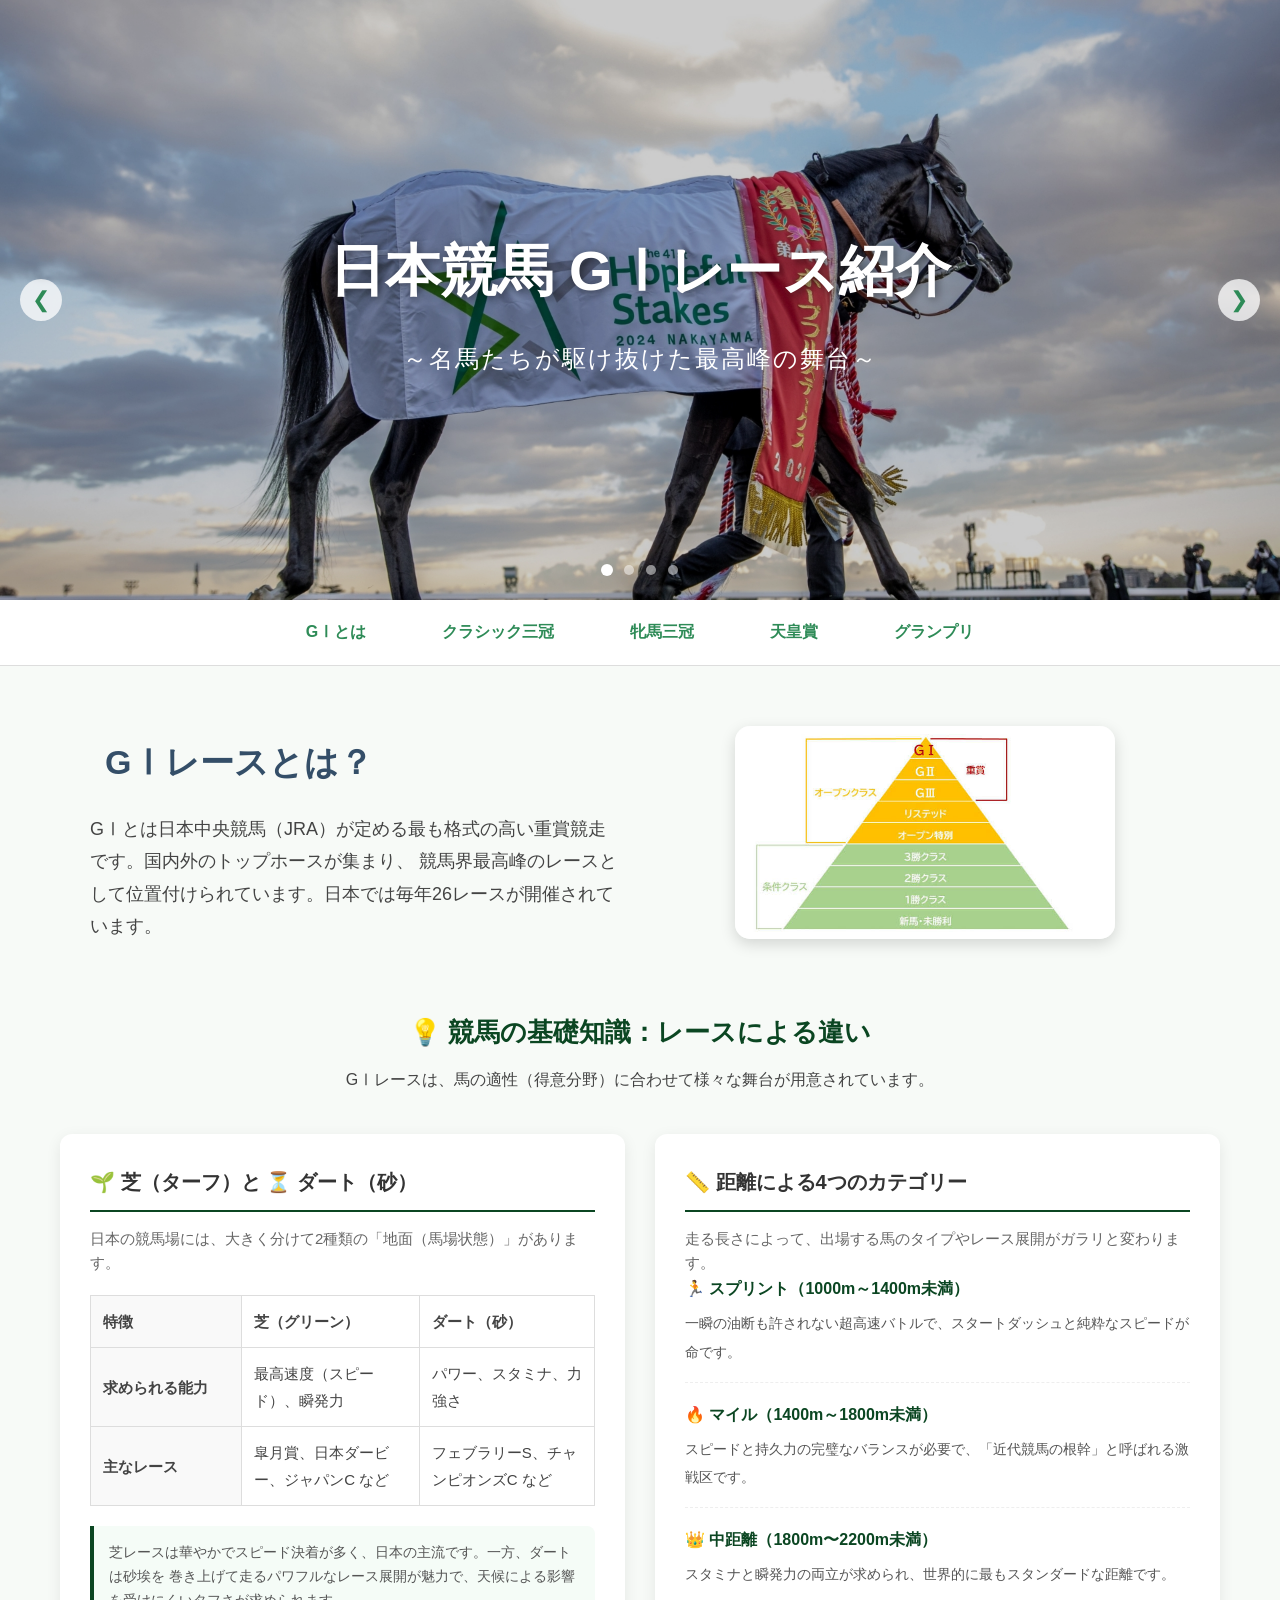
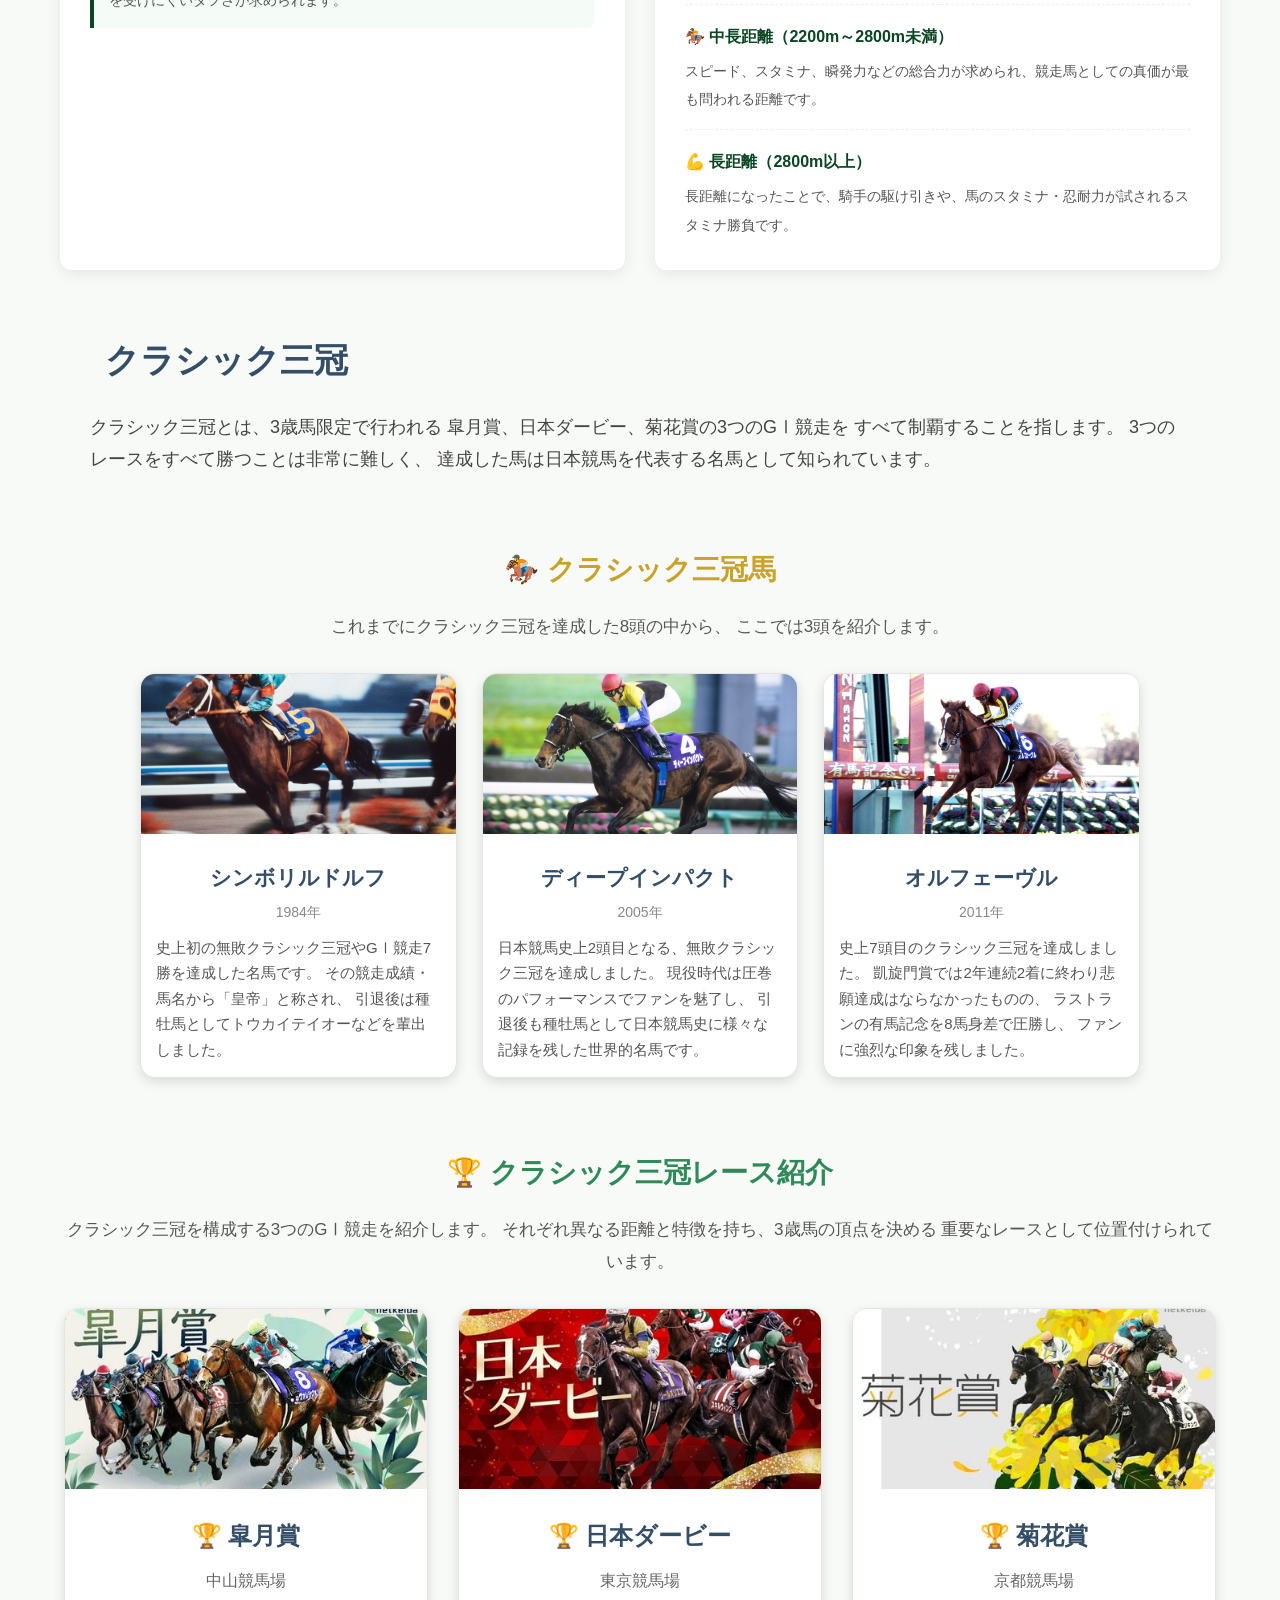
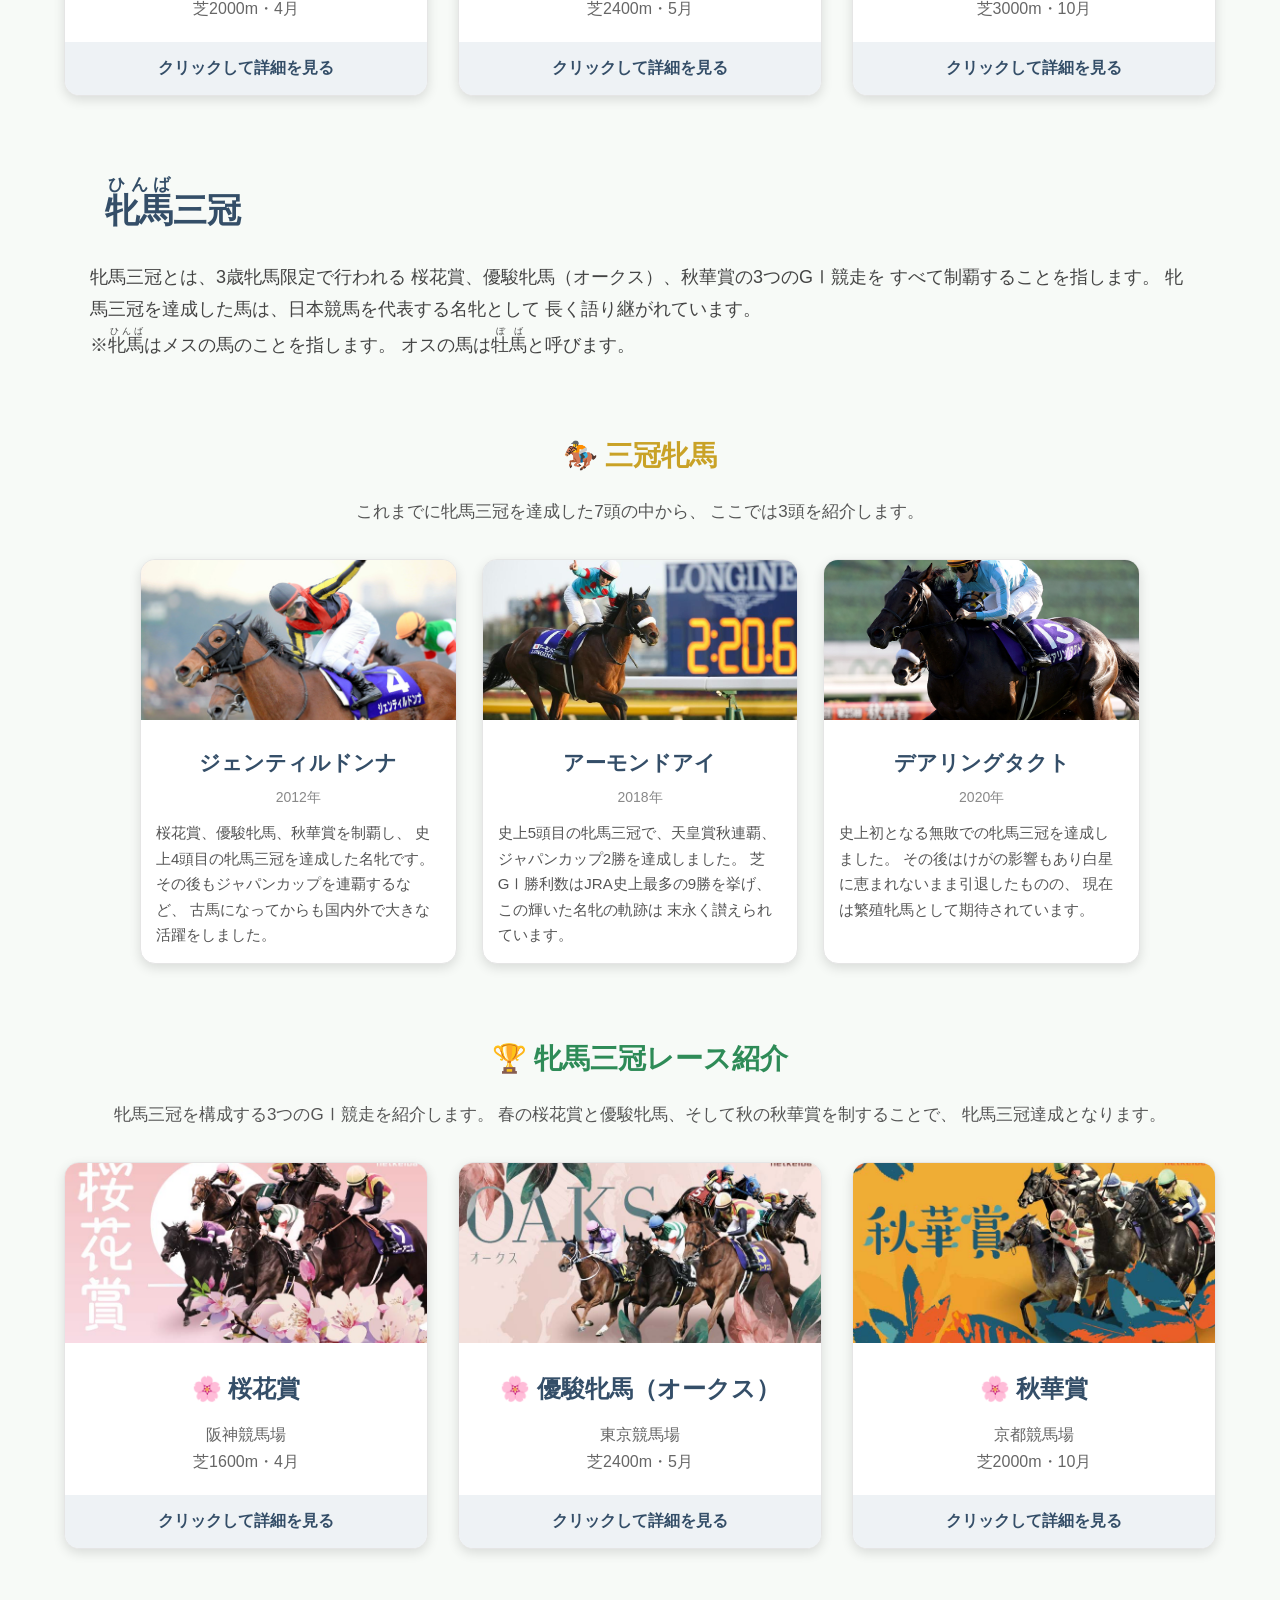
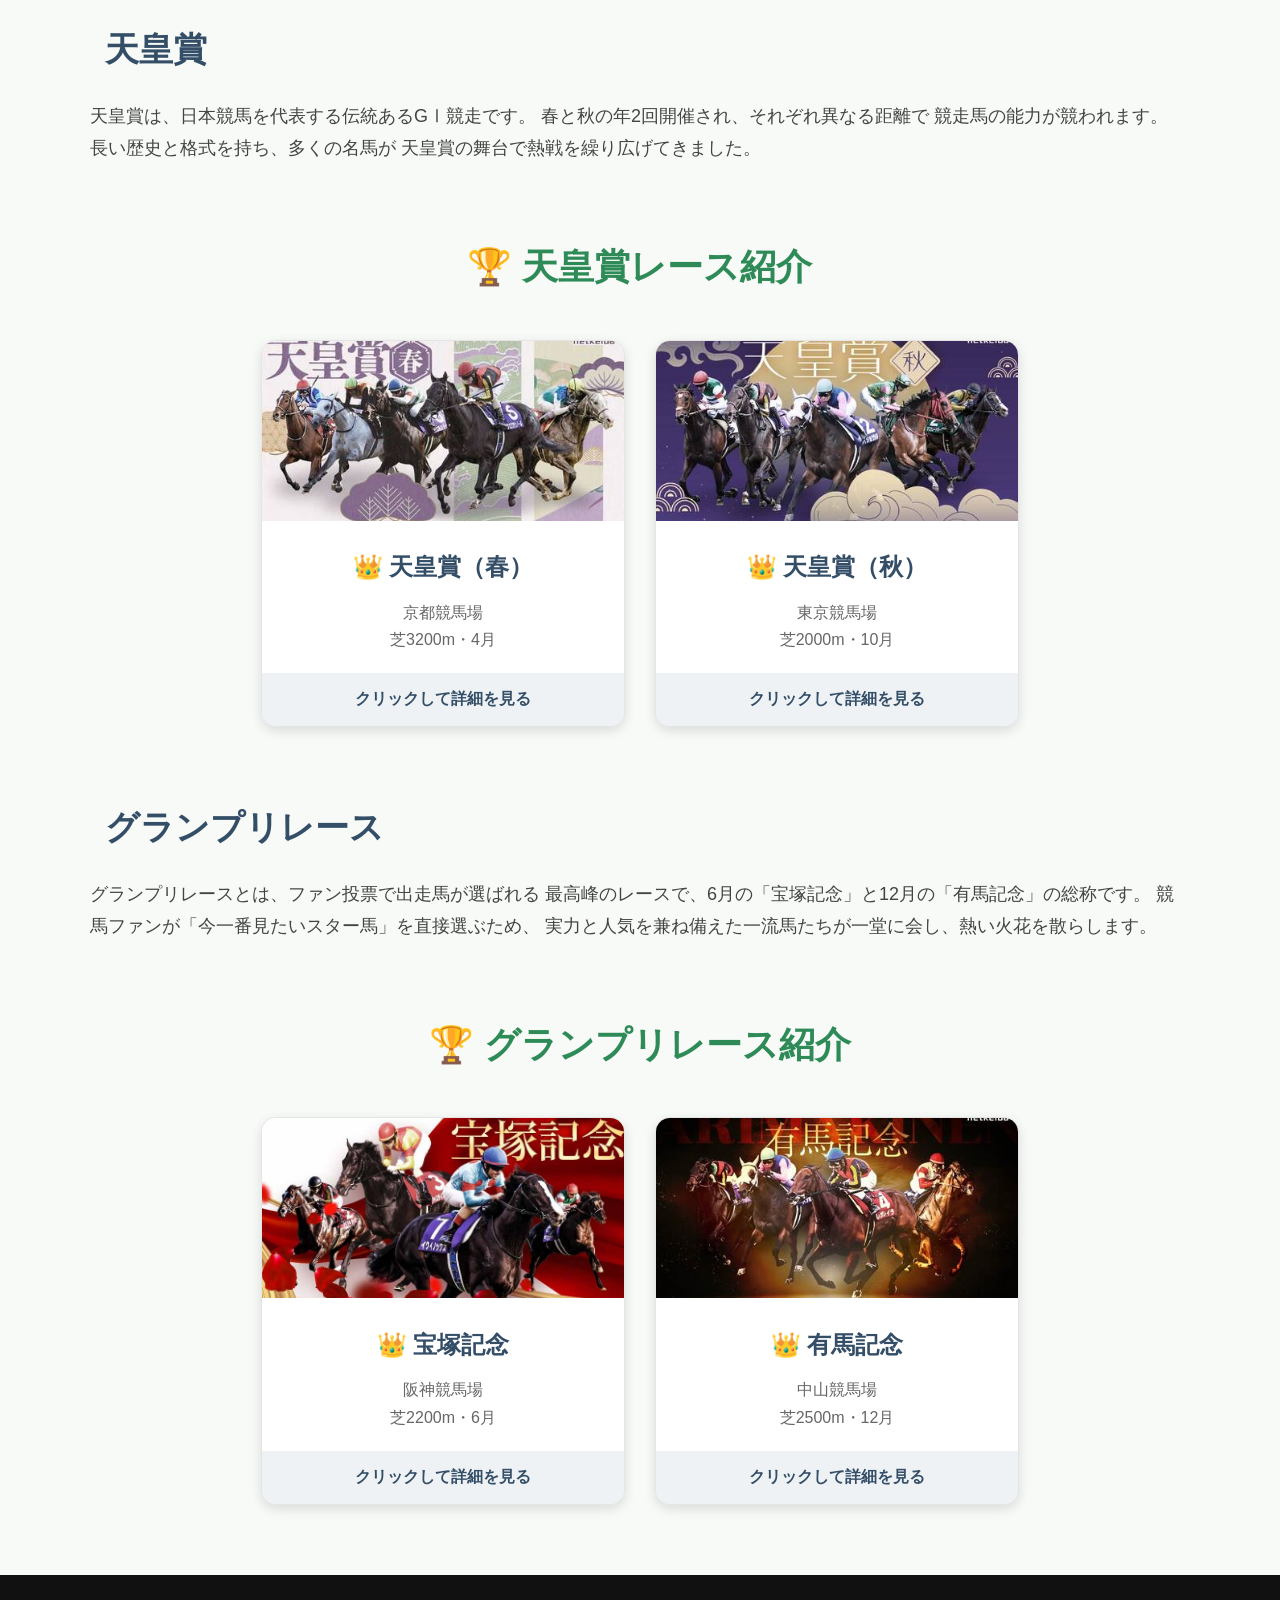
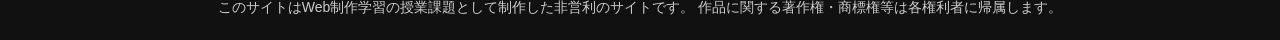
==== index.html @ 8b12af75 "Add files via upload" ====
<!DOCTYPE html>
<html lang="ja">
<head>
<meta charset="UTF-8">
<meta name="viewport" content="width=device-width, initial-scale=1.0">
<title>日本競馬 GⅠレース紹介</title>
<link rel="stylesheet" href="style.css">
</head>
<body>

<!-- ==========================================
     ヘッダー領域（ヒーロー画像・メインビジュアル）
     ========================================== -->
<header class="hero">

    <!-- 背景画像が切り替わるスライダー部分 -->
    <div class="heroSlider">
        <div class="slide" style="background-image: url('img/hero1.jpg');"></div>
        <div class="slide" style="background-image: url('img/hero2.jpg');"></div>
        <div class="slide" style="background-image: url('img/hero3.jpg');"></div>
        <div class="slide" style="background-image: url('img/hero4.jpg');"></div>
        <div class="slide" style="background-image: url('img/hero1.jpg');"></div>
    </div>

    <!-- 画像を暗くして文字を見やすくするオーバーレイ -->
    <div class="heroOverlay"></div>

    <!-- スライダーの「前へ」「次へ」ボタン -->
    <button class="prev">&#10094;</button>
    <button class="next">&#10095;</button>

    <!-- スライダーの現在位置を示すドットナビゲーション -->
    <div class="dots">
        <span class="dot active"></span>
        <span class="dot"></span>
        <span class="dot"></span>
        <span class="dot"></span>
    </div>

    <!-- メインタイトル・キャッチコピー -->
    <div class="heroText">
        <h1>日本競馬 GⅠレース紹介</h1>
        <p>～名馬たちが駆け抜けた最高峰の舞台～</p>
    </div>

</header>

<!-- ==========================================
     ナビゲーションバー（ページ内リンク）
     ========================================== -->
<nav>
    <ul>
        <li><a href="#g1">GⅠとは</a></li>
        <li><a href="#classic">クラシック三冠</a></li>
        <li><a href="#tripleCrown">牝馬三冠</a></li>
        <li><a href="#tenno">天皇賞</a></li>
        <li><a href="#Guranpuri">グランプリ</a></li>
    </ul>
</nav>

<!-- ==========================================
     メインコンテンツ領域
     ========================================== -->
<main>

<!-- セクション1: GⅠレースの概要 -->
<section class="intro" id="g1">
    <div class="introText">
        <h2>GⅠレースとは？</h2>
        <p>GⅠとは日本中央競馬（JRA）が定める最も格式の高い重賞競走です。国内外のトップホースが集まり、
            競馬界最高峰のレースとして位置付けられています。日本では毎年26レースが開催されています。</p>
    </div>
    <div class="introImage">
        <img src="img/gure-do.jpg" alt="GⅠピラミッド">
    </div>
</section>

<!-- セクション2: 競馬の基礎知識（馬場・距離カテゴリー） -->
<section class="knowledgeSection scrollReveal">
    <div class="sectionTitleContainer">
        <h2>💡 競馬の基礎知識：レースによる違い</h2>
        <p>GⅠレースは、馬の適性（得意分野）に合わせて様々な舞台が用意されています。</p>
    </div>

    <div class="knowledgeGrid">
        
        <!-- 馬場状態（芝とダート）の比較テーブル -->
        <div class="knowledgeCard">
            <h3>🌱 芝（ターフ）と ⏳ ダート（砂）</h3>
            <p class="knowledgeIntro">日本の競馬場には、大きく分けて2種類の「地面（馬場状態）」があります。</p>
            <table class="knowledgeTable">
                <tr>
                    <th>特徴</th>
                    <td><strong>芝（グリーン）</strong></td>
                    <td><strong>ダート（砂）</strong></td>
                </tr>
                <tr>
                    <th>求められる能力</th>
                    <td>最高速度（スピード）、瞬発力</td>
                    <td>パワー、スタミナ、力強さ</td>
                </tr>
                <tr>
                    <th>主なレース</th>
                    <td>皐月賞、日本ダービー、ジャパンC など</td>
                    <td>フェブラリーS、チャンピオンズC など</td>
                </tr>
            </table>
            <p class="knowledgeDesc">
                芝レースは華やかでスピード決着が多く、日本の主流です。一方、ダートは砂埃を
                巻き上げて走るパワフルなレース展開が魅力で、天候による影響を受けにくいタフさが求められます。
            </p>
        </div>

        <!-- 距離カテゴリーの解説リスト -->
        <div class="knowledgeCard">
            <h3>📏 距離による4つのカテゴリー</h3>
            <p class="knowledgeIntro">走る長さによって、出場する馬のタイプやレース展開がガラリと変わります。</p>
            
            <ul class="distanceList">
                <li>
                    <strong>🏃 スプリント（1000m～1400m未満）</strong>
                    <span>一瞬の油断も許されない超高速バトルで、スタートダッシュと純粋なスピードが命です。</span>
                </li>
                <li>
                    <strong>🔥 マイル（1400m～1800m未満）</strong>
                    <span>スピードと持久力の完璧なバランスが必要で、「近代競馬の根幹」と呼ばれる激戦区です。</span>
                </li>
                <li>
                    <strong>👑 中距離（1800m〜2200m未満）</strong>
                    <span>スタミナと瞬発力の両立が求められ、世界的に最もスタンダードな距離です。</span>
                </li>
                <li>
                    <strong>🏇 中長距離（2200m～2800m未満）</strong>
                    <span>スピード、スタミナ、瞬発力などの総合力が求められ、競走馬としての真価が最も問われる距離です。</span>
                </li>
                <li>
                    <strong>💪 長距離（2800m以上）</strong>
                    <span>長距離になったことで、騎手の駆け引きや、馬のスタミナ・忍耐力が試されるスタミナ勝負です。</span>
                </li>
            </ul>
        </div>
    </div>
</section>

<!-- セクション3: クラシック三冠の概要 -->
<section class="intro classicIntro" id="classic">
    <div class="introText">
        <h2>クラシック三冠</h2>
        <p>
            クラシック三冠とは、3歳馬限定で行われる
            皐月賞、日本ダービー、菊花賞の3つのGⅠ競走を
            すべて制覇することを指します。
            3つのレースをすべて勝つことは非常に難しく、
            達成した馬は日本競馬を代表する名馬として知られています。
        </p>
    </div>
</section>

<!-- セクション4: 代表的なクラシック三冠馬の紹介 -->
<section class="tripleCrownHorses">
    <h3>🏇 クラシック三冠馬</h3>
    <p class="horseIntro">
        これまでにクラシック三冠を達成した8頭の中から、
        ここでは3頭を紹介します。
    </p>

    <div class="horseGrid">
        <!-- 三冠馬1: シンボリルドルフ -->
        <div class="horseCard scrollReveal">
            <img src="img/シンボリルドルフ.jpg" alt="シンボリルドルフ">
            <div class="horseCardText">
                <h4>シンボリルドルフ</h4>
                <span>1984年</span>
                <p>
                    史上初の無敗クラシック三冠やGⅠ競走7勝を達成した名馬です。
                    その競走成績・馬名から「皇帝」と称され、
                    引退後は種牡馬としてトウカイテイオーなどを輩出しました。
                </p>
            </div>
        </div>

        <!-- 三冠馬2: ディープインパクト -->
        <div class="horseCard scrollReveal">
            <img src="img/ディープインパクト.jpg" alt="ディープインパクト">
            <div class="horseCardText">
                <h4>ディープインパクト</h4>
                <span>2005年</span>
                <p>
                    日本競馬史上2頭目となる、無敗クラシック三冠を達成しました。
                    現役時代は圧巻のパフォーマンスでファンを魅了し、
                    引退後も種牡馬として日本競馬史に様々な記録を残した世界的名馬です。
                </p>
            </div>
        </div>

        <!-- 三冠馬3: オルフェーヴル -->
        <div class="horseCard scrollReveal">
            <img src="img/オルフェーヴル.jpg" alt="オルフェーヴル">
            <div class="horseCardText">
                <h4>オルフェーヴル</h4>
                <span>2011年</span>
                <p>
                    史上7頭目のクラシック三冠を達成しました。
                    凱旋門賞では2年連続2着に終わり悲願達成はならなかったものの、
                    ラストランの有馬記念を8馬身差で圧勝し、
                    ファンに強烈な印象を残しました。
                </p>
            </div>
        </div>
    </div>
</section>

<!-- セクション5: クラシック三冠レースへのリンクメニュー -->
<section class="classicRaces" id="classic-races">
    <h3>🏆 クラシック三冠レース紹介</h3>
    <p class="classicRacesIntro">
        クラシック三冠を構成する3つのGⅠ競走を紹介します。
        それぞれ異なる距離と特徴を持ち、3歳馬の頂点を決める
        重要なレースとして位置付けられています。
    </p>

    <div class="menuGrid">
        <!-- 皐月賞リンク -->
        <a href="satsuki.html" class="raceMenu scrollReveal">
            <div class="menuCard">
                <img src="img/satuki.jpg" alt="皐月賞">
                <h3>🏆 皐月賞</h3>
                <p>中山競馬場<br>芝2000m・4月</p>
            </div>
        </a>

        <!-- 日本ダービーリンク -->
        <a href="derby.html" class="raceMenu scrollReveal">
            <div class="menuCard">
                <img src="img/da-bi-.jpg" alt="日本ダービー">
                <h3>🏆 日本ダービー</h3>
                <p>東京競馬場<br>芝2400m・5月</p>
            </div>
        </a>

        <!-- 菊花賞リンク -->
        <a href="kikka.html" class="raceMenu scrollReveal">
            <div class="menuCard">
                <img src="img/kikka.jpg" alt="菊花賞">
                <h3>🏆 菊花賞</h3>
                <p>京都競馬場<br>芝3000m・10月</p>
            </div>
        </a>
    </div>
</section>

<!-- セクション6: 牝馬三冠の概要 -->
<section class="intro femaleTripleIntro" id="tripleCrown">
    <div class="introText">
        <h2><ruby>牝馬<rt>ひんば</rt></ruby>三冠</h2>
        <p>
            牝馬三冠とは、3歳牝馬限定で行われる
            桜花賞、優駿牝馬（オークス）、秋華賞の3つのGⅠ競走を
            すべて制覇することを指します。
            牝馬三冠を達成した馬は、日本競馬を代表する名牝として
            長く語り継がれています。
        </p>
        <p>
            ※<ruby>牝馬<rt>ひんば</rt></ruby>はメスの馬のことを指します。
            オスの馬は<ruby>牡馬<rt>ぼば</rt></ruby>と呼びます。
        </p>
    </div>
</section>

<!-- セクション7: 代表的な三冠牝馬の紹介 -->
<section class="tripleCrownHorses femaleTripleHorses">
    <h3>🏇 三冠牝馬</h3>
    <p class="horseIntro">
        これまでに牝馬三冠を達成した7頭の中から、
        ここでは3頭を紹介します。
    </p>

    <div class="horseGrid">
        <!-- 三冠牝馬1: ジェンティルドンナ -->
        <div class="horseCard scrollReveal">
            <img src="img/ジェンティルドンナ.jpg" alt="ジェンティルドンナ">
            <div class="horseCardText">
                <h4>ジェンティルドンナ</h4>
                <span>2012年</span>
                <p>
                    桜花賞、優駿牝馬、秋華賞を制覇し、
                    史上4頭目の牝馬三冠を達成した名牝です。
                    その後もジャパンカップを連覇するなど、
                    古馬になってからも国内外で大きな活躍をしました。
                </p>
            </div>
        </div>

        <!-- 三冠牝馬2: アーモンドアイ -->
        <div class="horseCard scrollReveal">
            <img src="img/アーモンドアイ.jpg" alt="アーモンドアイ">
            <div class="horseCardText">
                <h4>アーモンドアイ</h4>
                <span>2018年</span>
                <p>
                    史上5頭目の牝馬三冠で、天皇賞秋連覇、ジャパンカップ2勝を達成しました。
                    芝GⅠ勝利数はJRA史上最多の9勝を挙げ、この輝いた名牝の軌跡は
                    末永く讃えられています。
                </p>
            </div>
        </div>

        <!-- 三冠牝馬3: デアリングタクト -->
        <div class="horseCard scrollReveal">
            <img src="img/デアリングタクト.jpg" alt="デアリングタクト">
            <div class="horseCardText">
                <h4>デアリングタクト</h4>
                <span>2020年</span>
                <p>
                    史上初となる無敗での牝馬三冠を達成しました。
                    その後はけがの影響もあり白星に恵まれないまま引退したものの、
                    現在は繁殖牝馬として期待されています。
                </p>
            </div>
        </div>
    </div>
</section>

<!-- セクション8: 牝馬三冠レースへのリンクメニュー -->
<section class="classicRaces femaleTripleRaces" id="female-triple-races">
    <h3>🏆 牝馬三冠レース紹介</h3>
    <p class="classicRacesIntro">
        牝馬三冠を構成する3つのGⅠ競走を紹介します。
        春の桜花賞と優駿牝馬、そして秋の秋華賞を制することで、
        牝馬三冠達成となります。
    </p>

    <div class="menuGrid">
        <!-- 桜花賞リンク -->
        <a href="oka.html" class="raceMenu scrollReveal">
            <div class="menuCard">
                <img src="img/oka.jpg" alt="桜花賞">
                <h3>🌸 桜花賞</h3>
                <p>阪神競馬場<br>芝1600m・4月</p>
            </div>
        </a>

        <!-- 優駿牝馬（オークス）リンク -->
        <a href="oaks.html" class="raceMenu scrollReveal">
            <div class="menuCard">
                <img src="img/oaks.jpg" alt="優駿牝馬">
                <h3>🌸 優駿牝馬（オークス）</h3>
                <p>東京競馬場<br>芝2400m・5月</p>
            </div>
        </a>

        <!-- 秋華賞リンク -->
        <a href="shuka.html" class="raceMenu scrollReveal">
            <div class="menuCard">
                <img src="img/shuka.jpg" alt="秋華賞">
                <h3>🌸 秋華賞</h3>
                <p>京都競馬場<br>芝2000m・10月</p>
            </div>
        </a>
    </div>
</section>

<!-- セクション9: 天皇賞の概要 -->
<section class="intro" id="tenno">
    <div class="introText">
        <h2>天皇賞</h2>
        <p>
            天皇賞は、日本競馬を代表する伝統あるGⅠ競走です。
            春と秋の年2回開催され、それぞれ異なる距離で
            競走馬の能力が競われます。
            長い歴史と格式を持ち、多くの名馬が
            天皇賞の舞台で熱戦を繰り広げてきました。
        </p>
    </div>
</section>

<!-- セクション10: 天皇賞（春・秋）レースへのリンクメニュー -->
<section class="menu" id="tenno-races">
    <h2>🏆 天皇賞レース紹介</h2>

    <div class="menuGrid">
        <!-- 天皇賞（春）リンク -->
        <a href="spring.html" class="raceMenu scrollReveal">
            <div class="menuCard">
                <img src="img/harutenn.jpg" alt="天皇賞（春）">
                <h3>👑 天皇賞（春）</h3>
                <p>京都競馬場<br>芝3200m・4月</p>
            </div>
        </a>

        <!-- 天皇賞（秋）リンク -->
        <a href="autumn.html" class="raceMenu scrollReveal">
            <div class="menuCard">
                <img src="img/akittenn.jpg" alt="天皇賞（秋）">
                <h3>👑 天皇賞（秋）</h3>
                <p>東京競馬場<br>芝2000m・10月</p>
            </div>
        </a>
    </div>
</section>

<!-- セクション11: グランプリレースの概要 -->
<section class="intro" id="Guranpuri">
    <div class="introText">
        <h2>グランプリレース</h2>
        <p>
            グランプリレースとは、ファン投票で出走馬が選ばれる
            最高峰のレースで、6月の「宝塚記念」と12月の「有馬記念」の総称です。
            競馬ファンが「今一番見たいスター馬」を直接選ぶため、
            実力と人気を兼ね備えた一流馬たちが一堂に会し、熱い火花を散らします。
        </p>
    </div>
</section>

<!-- セクション12: グランプリ（宝塚記念・有馬記念）へのリンクメニュー -->
<section class="menu" id="Guranpuri-races">
    <h2>🏆 グランプリレース紹介</h2>

    <div class="menuGrid">
        <!-- 宝塚記念リンク -->
        <a href="takara.html" class="raceMenu scrollReveal">
            <div class="menuCard">
                <img src="img/takara.jpg" alt="宝塚記念">
                <h3>👑 宝塚記念</h3>
                <p>阪神競馬場<br>芝2200m・6月</p>
            </div>
        </a>

        <!-- 有馬記念リンク -->
        <a href="arima.html" class="raceMenu scrollReveal">
            <div class="menuCard">
                <img src="img/arimakinenn.jpg" alt="有馬記念">
                <h3>👑 有馬記念</h3>
                <p>中山競馬場<br>芝2500m・12月</p>
            </div>
        </a>
    </div>
</section>

</main>

<!-- ==========================================
     フッター領域（著作権表示・注意書き）
     ========================================== -->
<footer>
    <p>このサイトはWeb制作学習の授業課題として制作した非営利のサイトです。
        作品に関する著作権・商標権等は各権利者に帰属します。</p>
</footer>

<!-- 外部JavaScriptファイルの読み込み -->
<script src="script.js"></script>

<!-- 画面最上部に戻る「ページトップボタン」 -->
<button id="pageTopBtn" onclick="window.scrollTo({top: 0, behavior: 'smooth'});">▲</button>

</body>
</html>
---- style.css ----
/* ==========================================
   全体・共通設定
   ========================================== */
*{
    margin:0;
    padding:0;
    box-sizing:border-box;
}

html{
    /* リンクをクリックした時に滑らかにスクロールさせる設定 */
    scroll-behavior:smooth;
}

body{
    font-family:"Yu Gothic","Meiryo",sans-serif;
    background:#f7faf7;
    color:#444;
    line-height:1.8;
}


/* ==========================================
   メインビジュアル（ヒーローヘッダー）
   ========================================== */
.hero{
    position:relative;
    width:100%;
    height:600px;
    overflow:hidden;
    background-size:cover;
    background-position:center 17%;
    background-repeat:no-repeat;
    transition:background-image .5s ease;
}

/* 4枚の画像を横一列に並べるための設定 */
.heroSlider {
    display: flex;
    width: 500%;
    height: 100%;
    transition: transform 0.8s ease-in-out;
}

/* 1枚1枚のスライドの大きさを固定 */
.slide {
    width: 100%;
    height: 100%;
    background-size: cover;
    background-position: center 17%;
    background-repeat: no-repeat;
}

/* 画像の上に薄い黒のモヤをかけて文字を読みやすくするレイヤー */
.heroOverlay{
    position:absolute;
    inset:0;
    background:rgba(0,0,0,.20);
}

/* メイン画像の中央に配置するタイトル文字 */
.heroText{
    position:absolute;
    top:50%;
    left:50%;
    transform:translate(-50%,-50%);
    width:100%;
    text-align:center;
    color:white;
    z-index:2;
}

.heroText h1{
    font-size:56px;
    margin-bottom:15px;
    text-shadow:2px 2px 10px rgba(0,0,0,.5);
}

.heroText p{
    font-size:24px;
    letter-spacing:2px;
}

/* スライダーの「前へ」「次へ」矢印ボタン */
.prev,
.next{
    position:absolute;
    top:50%;
    transform:translateY(-50%);
    width:42px;
    height:42px;
    border:none;
    border-radius:50%;
    background:rgba(255,255,255,.75);
    color:#2E8B57;
    font-size:22px;
    cursor:pointer;
    z-index:3;
    transition:.3s;
}

.prev{
    left:20px;
}

.next{
    right:20px;
}

/* 矢印ボタンにホバーした時の演出 */
.prev:hover,
.next:hover{
    background:white;
    transform:translateY(-50%) scale(1.05);
}

/* スライダー下部にある現在地を示すドット（丸ぽち）の並び */
.dots{
    position:absolute;
    bottom:25px;
    left:50%;
    transform:translateX(-50%);
    display:flex;
    gap:12px;
    z-index:3;
}

.dot{
    width:10px;
    height:10px;
    border-radius:50%;
    background:rgba(255,255,255,.5);
    transition:.3s;
    cursor:pointer;
}

/* 現在表示中のスライドに対応するドットの強調表示 */
.dot.active{
    background:white;
    transform:scale(1.2);
}


/* ==========================================
   ナビゲーションメニュー
   ========================================== */
nav{
    background:white;
    border-bottom:1px solid #ddd;
}

/* メニューのリンクを中央に横並びにする設定 */
nav ul{
    list-style:none;
    display:flex;
    justify-content:center;
}

nav li{
    margin:0 20px;
}

nav a{
    display:block;
    padding:18px;
    text-decoration:none;
    color:#2E8B57;
    font-weight:bold;
    transition:.3s;
}

/* メニューにカーソルを乗せた時に金色に変える設定 */
nav a:hover{
    color:#d4af37;
}


/* ==========================================
   イントロダクション（GⅠとは）
   ========================================== */
/* 文章と画像を左右に綺麗に並べる設定 */
.intro{
    width:90%;
    max-width:1100px;
    margin:60px auto;
    display:flex;
    justify-content:space-between;
    align-items:center;
    gap:40px;
}

.introText{
    flex:1;
}

.introText h2{
    color:#344E68;
    font-size:34px;
    margin-bottom:20px;
    border-left:6px ;
    padding-left:15px;
}

.introText p{
    font-size:18px;
}

.introImage{
    flex:1;
    text-align:center;
}

/* 右側の紹介画像に角丸と軽い影をつける */
.introImage img{
    width:100%;
    max-width:380px;
    border-radius:15px;
    box-shadow:0 5px 15px rgba(0,0,0,.15);
}


/* ==========================================
   競馬の基礎知識（馬場・距離の違い）
   ========================================== */
.knowledgeSection {
    max-width: 1200px;
    margin: 60px auto;
    padding: 0 20px;
}

.sectionTitleContainer {
    text-align: center;
    margin-bottom: 40px;
}

.sectionTitleContainer h2 {
    font-size: 26px;
    color: #0b4622;
    margin-bottom: 10px;
}

/* 「馬場」と「距離」の2つのカードを左右に並べる設定 */
.knowledgeGrid {
    display: flex;
    flex-wrap: wrap;
    gap: 30px;
    justify-content: center;
}

/* 白背景の解説ボックス（カード風） */
.knowledgeCard {
    background: #fff;
    border-radius: 12px;
    box-shadow: 0 4px 15px rgba(0,0,0,0.08);
    padding: 30px;
    width: calc(50% - 15px);
    min-width: 320px;
    box-sizing: border-box;
}

.knowledgeCard h3 {
    font-size: 20px;
    color: #333;
    border-bottom: 2px solid #0b4622;
    padding-bottom: 10px;
    margin-top: 0;
    margin-bottom: 15px;
}

.knowledgeIntro {
    color: #666;
    font-size: 15px;
    line-height: 1.6;
}

/* 芝・ダート・障害の比較テーブル */
.knowledgeTable {
    width: 100%;
    border-collapse: collapse;
    margin: 20px 0;
    font-size: 15px;
}

.knowledgeTable th, .knowledgeTable td {
    border: 1px solid #ddd;
    padding: 12px;
    text-align: left;
}

.knowledgeTable th {
    background-color: #f9f9f9;
    color: #444;
    width: 30%;
}

/* 馬場ごとの特徴をまとめた緑枠の補足エリア */
.knowledgeDesc {
    font-size: 14px;
    color: #555;
    line-height: 1.7;
    background: #f5fcf7;
    padding: 15px;
    border-left: 4px solid #0b4622;
    border-radius: 0 8px 8px 0;
}

/* 距離別リスト（スプリント〜長距離） */
.distanceList {
    list-style: none;
    padding: 0;
    margin: 0;
}

/* 各距離の区切りを点線にする設定 */
.distanceList li {
    margin-bottom: 18px;
    padding-bottom: 15px;
    border-bottom: 1px dashed #eee;
}

.distanceList li:last-child {
    margin-bottom: 0;
    padding-bottom: 0;
    border-bottom: none;
}

.distanceList strong {
    display: block;
    font-size: 16px;
    color: #0b4622;
    margin-bottom: 5px;
}

.distanceList span {
    font-size: 14px;
    color: #555;
    line-height: 1.6;
}

/* タブレット・スマホ用のレスポンシブ対応 */
@media (max-width: 768px) {
    .knowledgeCard {
        width: 100%;
    }
}


/* ==========================================
   レスポンシブ：トップページ共通
   ========================================== */
@media(max-width:900px){

    .heroText h1{
        font-size:40px;
    }

    /* 画面が狭くなったら左右並びを縦並びに切り替える */
    .intro{
        flex-direction:column;
    }

    nav ul{
        flex-wrap:wrap;
    }

}


/* ==========================================
   クラシック三冠・牝馬三冠セクション
   ========================================== */
.classic{
    width:90%;
    max-width:1200px;
    margin:70px auto;
}

/*クラシック三冠のタイトル*/
.classic > h2{
    text-align:center;
    font-size:36px;
    color:#2E8B57;
    margin-bottom:40px;
}

/*クラシック三冠とは*/
.classicExplanation{
    width:90%;
    max-width:1100px;
    margin:60px auto;
}

.classicExplanation h3{
    color:#344E68;
    font-size:34px;
    margin-bottom:20px;
    padding-left:15px;
}

.classicExplanation p{
    font-size:18px;
    line-height:1.8;
    color:#444;
}

.classicText{
    font-size:17px;
    line-height:1.9;
    color:#555;
    margin-bottom:15px;
}

.classicText strong{
    color:#2E8B57;
}

/*クラシック三冠馬*/
.tripleCrownHorses{
    width:90%;
    max-width:1100px;
    margin:70px auto;
}

.tripleCrownHorses > h3{
    color:#C9A227;
    font-size:28px;
    text-align:center;
    margin-bottom:15px;
    border-left:none;
    padding-left:0;
}

.horseIntro{
    font-size:17px;
    line-height:1.9;
    color:#555;
    text-align:center;
    margin-bottom:30px;
}

/* 3頭の歴代三冠馬をきれいに3列で並べるグリッド設定 */
.horseGrid{
    display:grid;
    grid-template-columns:repeat(3, 1fr);
    gap:25px;
    max-width:1000px;
    margin:0 auto;
}

/* 三冠馬の個別カードデザイン */
.horseCard{
    background:#fff;
    border-radius:15px;
    overflow:hidden;
    border:1px solid #e5e5e5;
    box-shadow:0 4px 12px rgba(0,0,0,.12);
    transition:.3s;
}

/* 馬カードに触れたときに少し浮き上がらせる演出 */
.horseCard:hover{
    transform:translateY(-6px);
    box-shadow:0 10px 20px rgba(0,0,0,.18);
}

.horseCard img{
    width:100%;
    height:160px;
    object-fit:cover;
}

.horseCardText{
    padding:15px;
}

.horseCardText h4{
    text-align:center;
    color:#344E68;
    font-size:21px;
    margin-bottom:3px;
}

.horseCardText span{
    display:block;
    text-align:center;
    color:#888;
    font-size:14px;
    margin-bottom:10px;
}

.horseCardText p{
    font-size:15px;
    line-height:1.7;
    color:#555;
    margin:0;
}

/* 中画面（タブレット等）用：3列から2列に変える設定 */
@media(max-width:1000px){

    .horseGrid{
        grid-template-columns:repeat(2,1fr);
    }

}

/* スマホ用：縦1列に潰して文字サイズを調整する設定 */
@media(max-width:700px){

    .classic{
        width:90%;
    }

    .classic > h2{
        font-size:30px;
    }

    .classicExplanation{
        padding:25px 20px;
    }

    .classicExplanation > h3{
        font-size:24px;
    }

    .classicText{
        font-size:16px;
    }

    .horseGrid{
        grid-template-columns:1fr;
    }

    .tripleCrownHorses > h3{
        font-size:24px;
    }

    .horseCard img{
        height:240px;
    }
}

@media(max-width:700px){

    .horseGrid{
        grid-template-columns:1fr;
        max-width:400px;
    }

    .horseCard img{
        height:200px;
    }

}

/*クラシック三冠レース*/
.classicRaces{
    width:90%;
    max-width:1200px;
    margin:70px auto;
}

.classicRaces > h3{
    color:#2E8B57;
    font-size:28px;
    text-align:center;
    margin-bottom:15px;
    border-left:none;
    padding-left:0;
}

.classicRacesIntro{
    text-align:center;
    font-size:17px;
    line-height:1.9;
    color:#555;
    margin-bottom:35px;
}

/*牝馬三冠*/
.femaleTripleIntro{
    margin-top:80px;
    margin-bottom:60px;
}

.femaleTripleHorses{
    margin-bottom:70px;
}

.femaleTripleRaces{
    width:90%;
    max-width:1200px;
    margin:70px auto;
}

.femaleTripleRaces > h3{
    color:#2E8B57;
    font-size:28px;
    text-align:center;
    margin-bottom:15px;
}

.classicRacesIntro{
    font-size:17px;
    line-height:1.9;
    color:#555;
    text-align:center;
    margin-bottom:30px;
}


/* ==========================================
   代表GⅠレース：選択メニュー（カード一覧）
   ========================================== */
.menu{
    width:90%;
    max-width:1200px;
    margin:70px auto;
}

.menu h2{
    text-align:center;
    font-size:36px;
    color:#2E8B57;
    margin-bottom:40px;
}

/* 主要レースの選択カードを等間隔で綺麗に並べる設定 */
.menuGrid {
    display: flex;
    flex-wrap: wrap;
    justify-content: center;
    gap: 30px;
    max-width: 1200px;
    margin: 0 auto;
}

/* カード全体がリンクボタンとして機能するようにする設定 */
.raceMenu{
    text-decoration:none;
    color:inherit;
    width: calc(33.333% - 20px);
    min-width: 280px;
}

.menuCard{
    background:#fff;
    border-radius:15px;
    overflow:hidden;
    box-shadow:0 4px 12px rgba(0,0,0,.12);
    transition:0.3s;
    border:1px solid #e5e5e5;
}

.menuCard:hover{
    transform:translateY(-8px);
    box-shadow:0 12px 25px rgba(0,0,0,.2);
}

.menuCard img{
    width:100%;
    height:180px;
    object-fit:cover;
}

.menuCard h3{
    text-align:center;
    color:#344E68;
    margin:15px 0 10px;
    font-size:24px;
}

.menuCard p{
    text-align:center;
    color:#666;
    line-height:1.7;
    padding-bottom:20px;
}

/* カードの一番下に自動で「クリックして詳細を見る」の帯を差し込む設定 */
.menuCard::after{
    content:"クリックして詳細を見る";
    display:block;
    text-align:center;
    background:#EEF2F5;
    color:#344E68;
    padding:12px;
    font-weight:bold;
    transition:.3s;
}

/* カードに触れた時に下の帯の色を反転させる演出 */
.menuCard:hover::after{
    background:#344E68;
    color:white;
}


/* ==========================================
   各レース詳細ページ・個別カード
   ========================================== */
.card{
    width:90%;
    max-width:1000px;
    margin:60px auto;
    background:#fff;
    border-radius:18px;
    overflow:hidden;
    box-shadow:0 5px 15px rgba(0,0,0,.12);
    border:1px solid #e6e6e6;
}

/* 各レースタイトルの背景を綺麗なグラデーションにする設定 */
.card h2{
    width:100%;
    margin:0;
    padding:20px 0;
    text-align:center;
    font-size:32px;
    color:#fff;

    background:linear-gradient(to bottom,
        #263B52 0%,
        #49657F 55%,
        #DCE5EC 100%);

    border-radius:18px 18px 0 0;
    box-shadow:none;
    letter-spacing:2px;
}

.detailImage{
    width:100%;
    max-width:450px;
    height:290px;
    display:block;
    margin:20px auto;
    object-fit:cover;
    border-radius:12px;
}

/* レース概要などの小見出しの左側に金色のアクセント線を引く */
.card h3{
    color:#2E8B57;
    font-size:24px;
    margin:30px 30px 15px;
    border-left:5px solid #C9A227;
    padding-left:12px;
}

.card p{
    margin:0 30px 25px;
    font-size:17px;
    line-height:1.9;
    color:#555;
}

.card ul{
    margin:0 45px 30px;
}

.card li{
    margin-bottom:12px;
    font-size:17px;
    line-height:1.8;
}

/* 「レースレコードを見る」ボタンのデザイン */
.card button{
    display:block;
    margin:30px auto;
    padding:14px 40px;
    background:#344E68;
    color:white;
    border:none;
    border-radius:30px;
    font-size:17px;
    cursor:pointer;
    transition:.3s;
}

.card button:hover{
    background:#C9A227;
    transform:scale(1.05);
}


/* ==========================================
   レースレコード（開閉コンテンツ・アコーディオン）
   ========================================== */
/* 最初は高さを0にして非表示にしておく設定 */
.record{
    max-height:0;
    overflow:hidden;
    opacity:0;
    width:85%;
    margin:0 auto;
    padding:0 18px;
    text-align:left;
    background:#eef8ef;
    border-left:none;
    border-radius:10px;
    color:#2E8B57;
    transition:max-height .6s ease,opacity .5s ease,padding .5s ease,margin .5s ease;
}

/* ボタンが押された時、JavaScriptでこのクラスをつけて下にするっと広げる */
.record.show{
    max-height:800px;
    opacity:1;
    padding:25px;
    margin:0 auto 35px;
}

/* レコード情報を左右（テキストと動画窓）に配置 */
.recordBox{
    display:flex;
    align-items:center;
    justify-content:space-between;
    gap:40px;
}

.recordText{
    flex:0 0 40%;
    text-align:center;
}

.recordText p{
    margin:0 0 25px;
    font-size:17px;
    color:#555;
}

.recordText strong{
    color:#2E8B57;
    font-size:18px;
}

/* YouTubeなどの埋め込み動画エリア */
.recordImage{
    flex:0 0 55%;
    text-align:center;
}

.recordImage iframe{
    width:100%;
    max-width:480px;
    height:300px;
    border:none;
    border-radius:12px;
}

.imageCaption{
    margin-top:10px;
    font-size:14px;
    color:#666;
}

/*  詳細カードのアニメーション */
.card{
    transition:.3s;
}

.card:hover{
    transform:translateY(-6px);
    box-shadow:0 12px 25px rgba(0,0,0,.18);
}

/* 「一覧に戻る」ボタン */
.backBtn{
    display:table;
    margin:40px auto 60px;
    padding:12px 30px;
    background:#2E8B57;
    color:#fff;
    text-decoration:none;
    border-radius:30px;
    font-weight:bold;
    transition:.3s;
}

.backBtn:hover{
    background:#d4af37;
    transform:translateY(-2px);
}


/* ==========================================
   補助コンポーネント（ページトップ・スクロール演出）
   ========================================== */
/* 画面右下に常駐する「▲」ボタン（最初は消しておく） */
#pageTopBtn {
    position: fixed;
    bottom: 20px;
    right: 20px;
    width: 50px;
    height: 50px;
    border-radius: 50%;
    background-color: #0b4622;
    color: white;
    border: none;
    cursor: pointer;
    box-shadow: 0 4px 10px rgba(0,0,0,0.3);
    font-size: 18px;
    transition: transform 0.3s opacity 0.3s;
    z-index: 100;
    opacity: 0;
    pointer-events: none;
}

/* ある程度スクロールしたらJavaScriptで表示させるためのクラス */
#pageTopBtn.show {
    opacity: 1;
    pointer-events: auto;
}

#pageTopBtn:hover {
    transform: scale(1.1);
}

/* 下からふわっと浮き上がってくるスクロール演出用の初期状態 */
.scrollReveal{
    opacity:0;
    transform:translateY(60px);
    transition:
        opacity .8s ease,
        transform .8s ease;
}

/* 画面内に入ってきたらこのクラスをつけて表示させる */
.scrollReveal.show{
    opacity:1;
    transform:translateY(0);
}

/* 三冠馬のカードが左から順番に時間差で表示されるようにするディレイ設定 */
.horseCard:nth-child(1){
    transition-delay:.2s;
}

.horseCard:nth-child(2){
    transition-delay:.5s;
}

.horseCard:nth-child(3){
    transition-delay:.8s;
}
   
/* 詳細ページの簡易ヘッダー */
.subHeader {
    background-color: #0b4622; 
    color: white;
    text-align: center;
    padding: 20px 10px;
    box-shadow: 0 2px 8px rgba(0,0,0,0.1);
}

.subHeader h1 {
    font-size: 24px;
    letter-spacing: 1px;
}

/* 動画の比率を16:9に保ちつつスマホ画面に収める設定 */
.recordImage iframe {
    width: 100%;
    max-width: 480px;
    aspect-ratio: 16 / 9;
    height: auto;
    border: none;
    border-radius: 12px;
    box-shadow: 0 4px 10px rgba(0,0,0,0.15);
}

.card ul {
    list-style: none;
    padding-left: 0;
}

.card li {
    margin-bottom: 12px;
    font-size: 17px;
    line-height: 1.8;
}

/* ==========================================
   ホバーエフェクト（カードの動き）
   ========================================== */

/* レース紹介カードのホバー */
.raceMenu {
    display: block;
    text-decoration: none;
    transition: transform 0.3s ease, box-shadow 0.3s ease;
}

.raceMenu:hover {
    transform: translateY(-7px);
}

.menuCard, .horseCard {
    overflow: hidden; 
}

/* カード内の画像ホバー */
.menuCard img, .horseCard img {
    transition: transform 0.3s ease;
}

.raceMenu:hover .menuCard img,
.horseCard:hover img {
    transform: scale(1.06);
}

/* 三冠馬カードのホバー（浮き上がり） */
.horseCard {
    transition: transform 0.3s ease, box-shadow 0.3s ease;
}

.horseCard:hover {
    transform: translateY(-5px);
}

/* ==========================================
   フッターエリア
   ========================================== */
footer {
    background-color: #111;
    color: #ccc;    
    text-align: center;
    padding: 20px 10px;
    margin-top: 50px;
    font-size: 14px;
}

body {
    cursor: url('img/cursor.png') 0 0, auto;
}

/* リンクやボタンの上に乗ったときは指マークにする */
a, button, .raceMenu {
    cursor: pointer;
}

/* ==========================================
   スマートフォン・タブレット向け（レスポンシブ）
   ========================================== */
@media(max-width:768px){

    /* レコード開閉部分をスマホでは縦並びにする */
    .recordBox{
        flex-direction:column;
    }

    .recordImage img{
        max-width:100%;
        height:220px;
    }
}

@media(max-width:1000px){

    .menuGrid{
        grid-template-columns:repeat(2,1fr);
    }

}

@media(max-width:700px){

    .menuGrid{
        grid-template-columns:1fr;
    }
}

/* スマホでの見栄えを整えるための細かい文字サイズ・高さ調整 */
@media(max-width:768px){

    .hero{
    height:350px;
    }

    .heroText h1{
    font-size:34px;
    }

    .heroText p{
    font-size:18px;
    }

    .prev,
    .next{
    width:45px;
    height:45px;
    font-size:24px;
    }

    .card h2{
        font-size:26px;
    }

    .detailImage{
        height:220px;
    }

    .card h3{
        font-size:22px;
    }

    .card p,
    .card li{
        font-size:16px;
    }

}


/* ==========================================
   アニメーション用キーフレーム定義
   ========================================== */
/* メイン画像を横に滑らせるための動く幅の定義 */
@keyframes slide{

    0%{
        transform:translateX(0);
    }

    100%{
        transform:translateX(-400vw);
    }

}
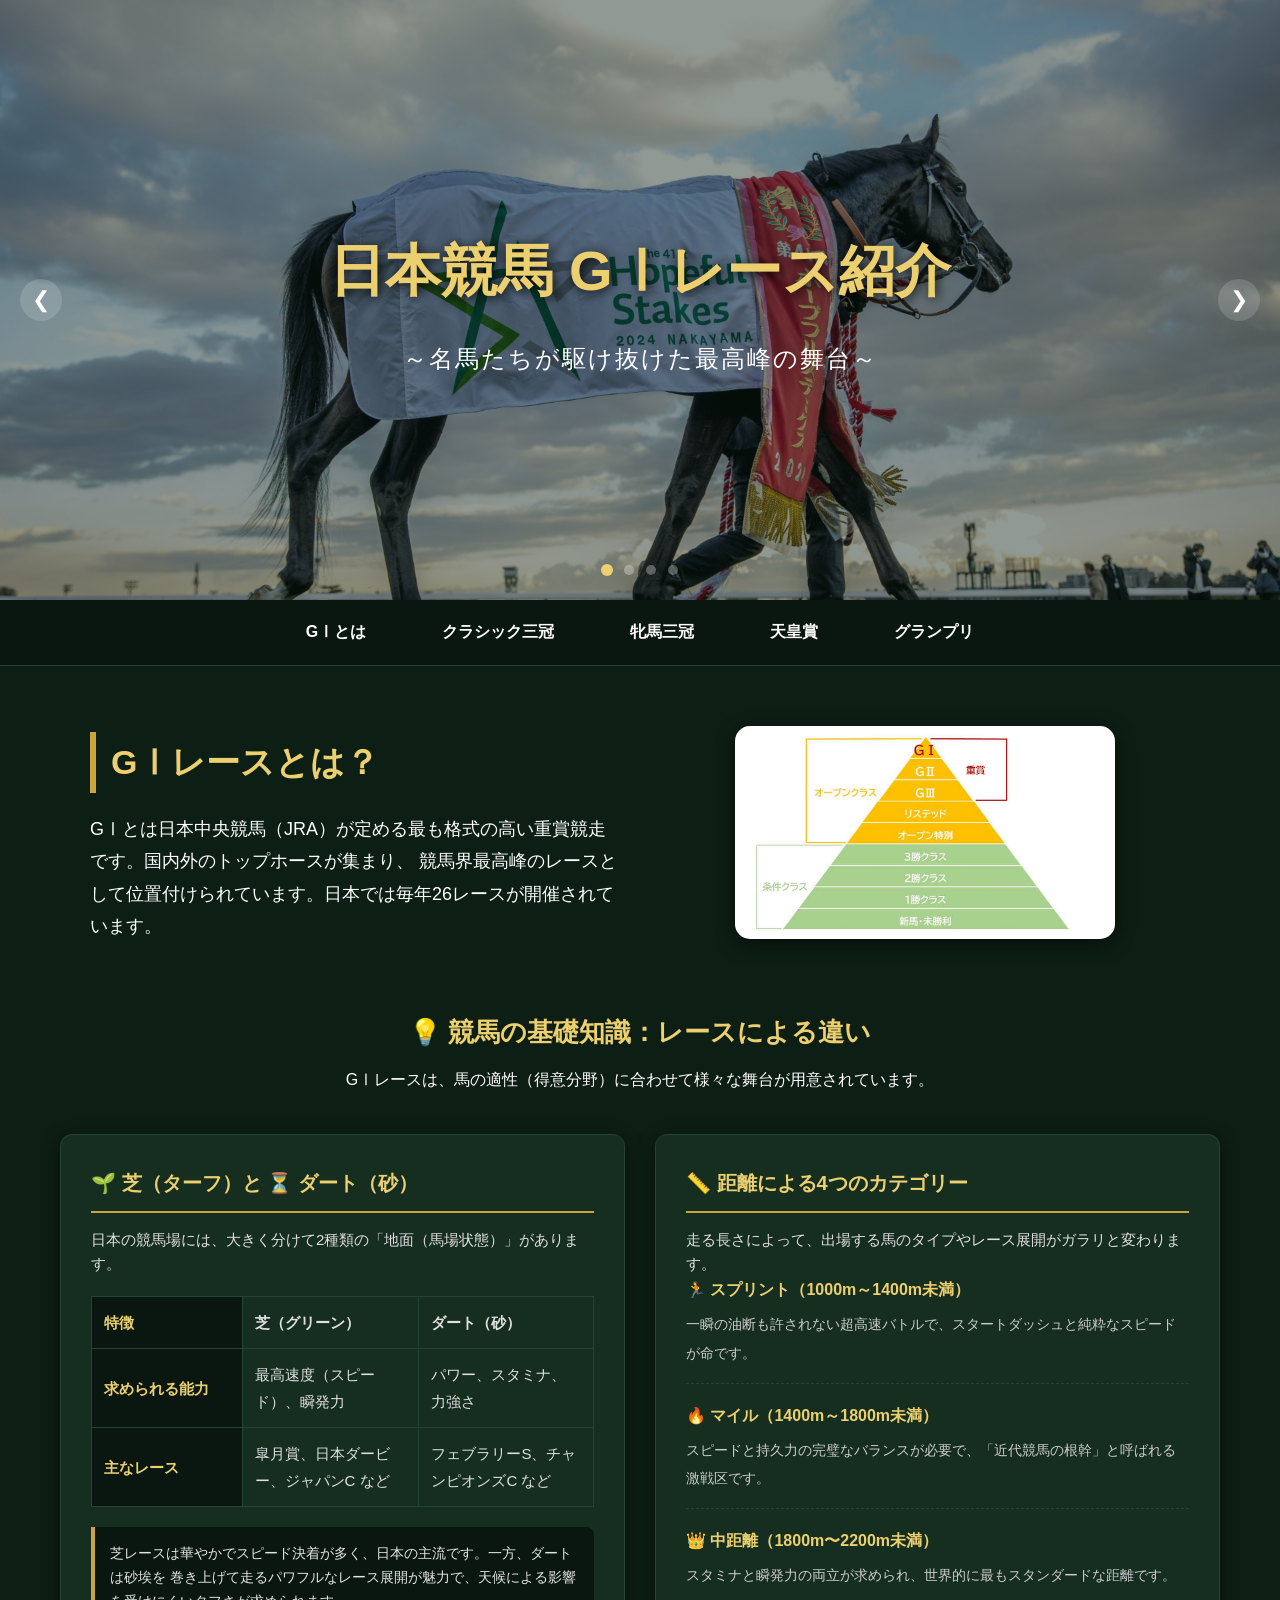
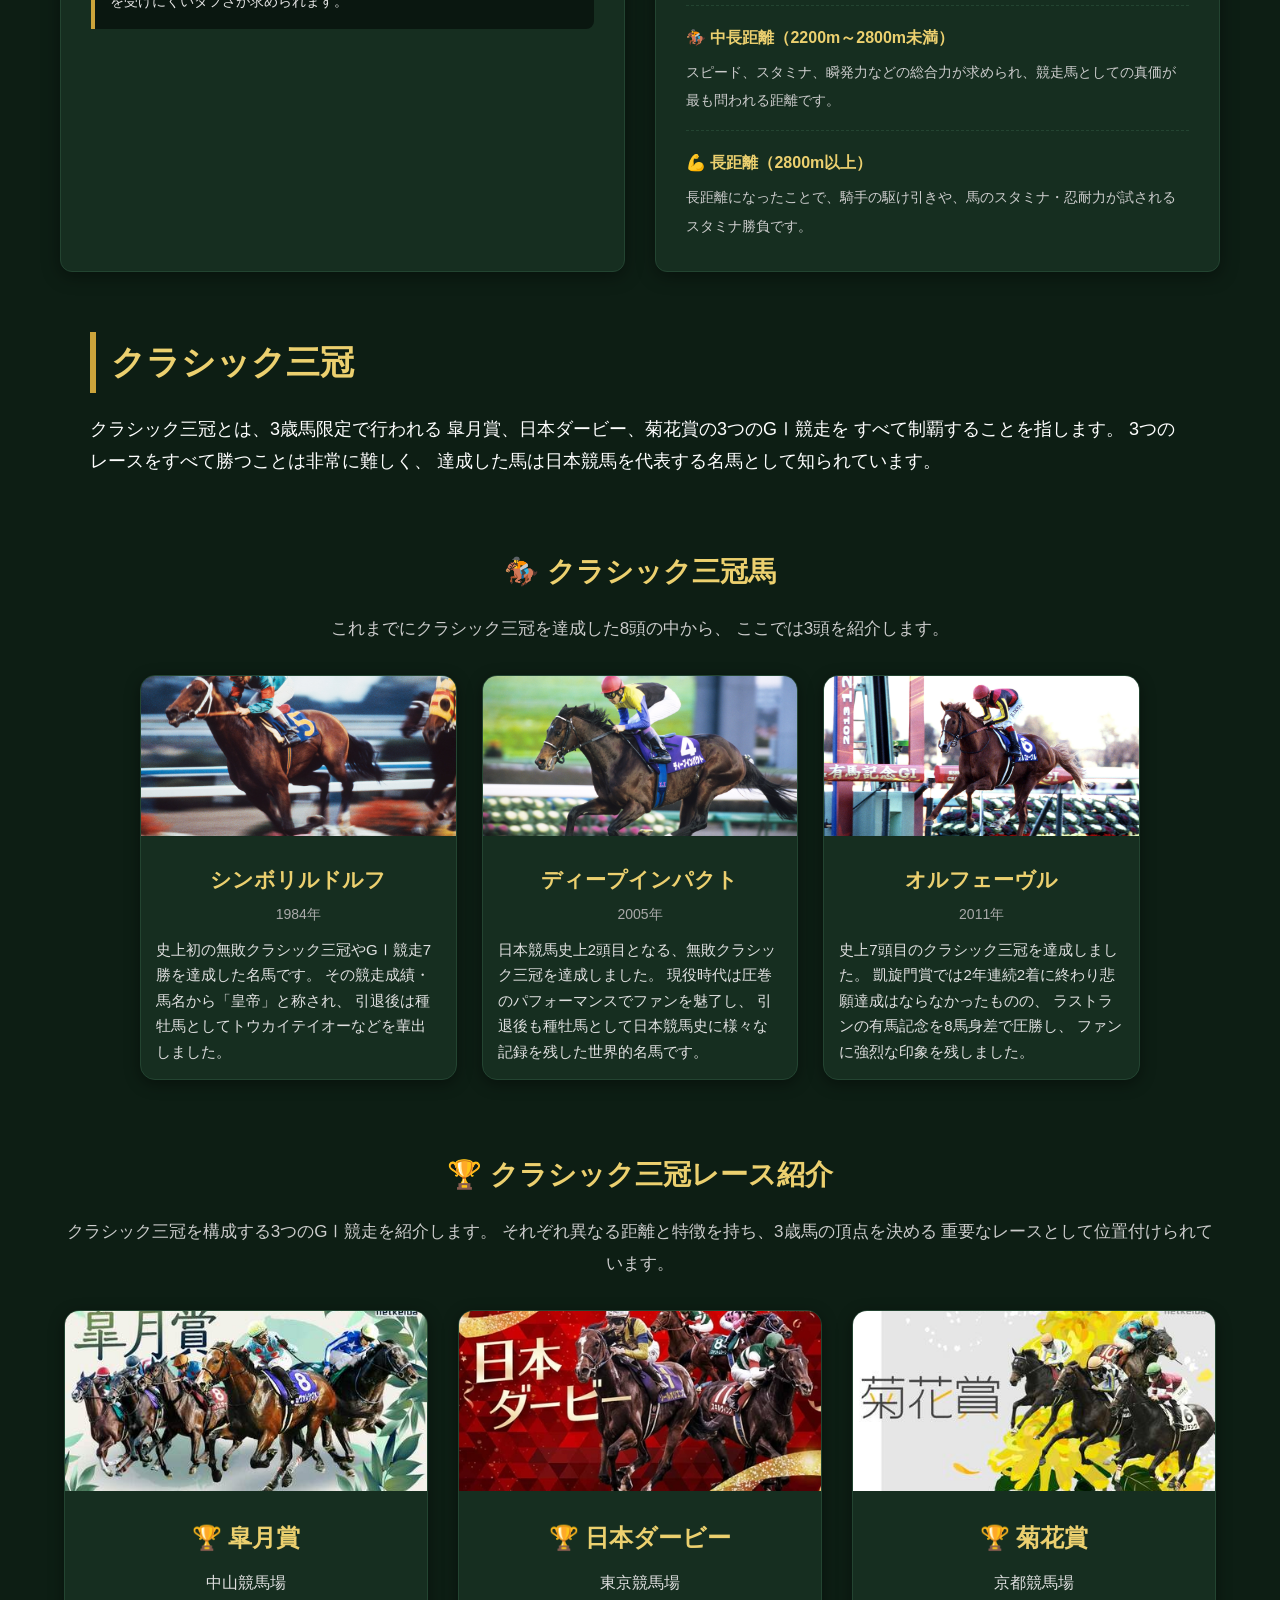
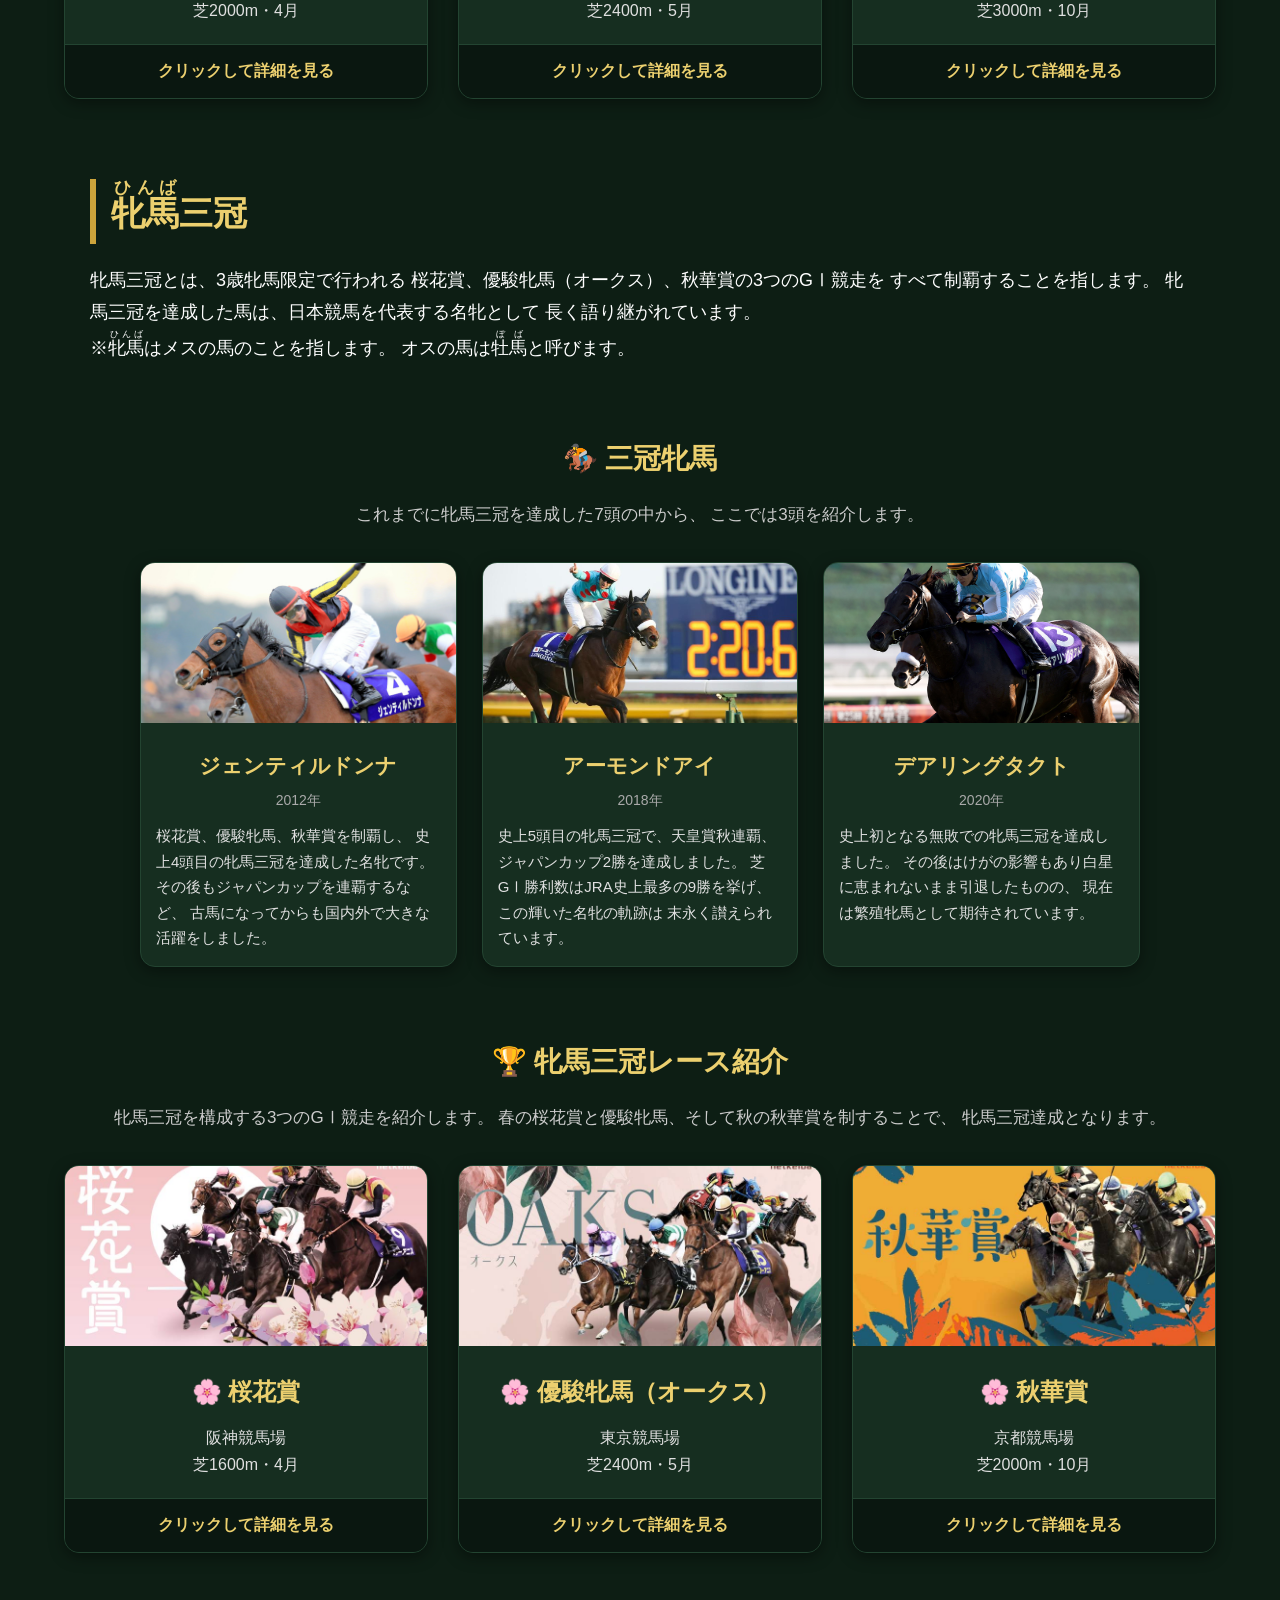
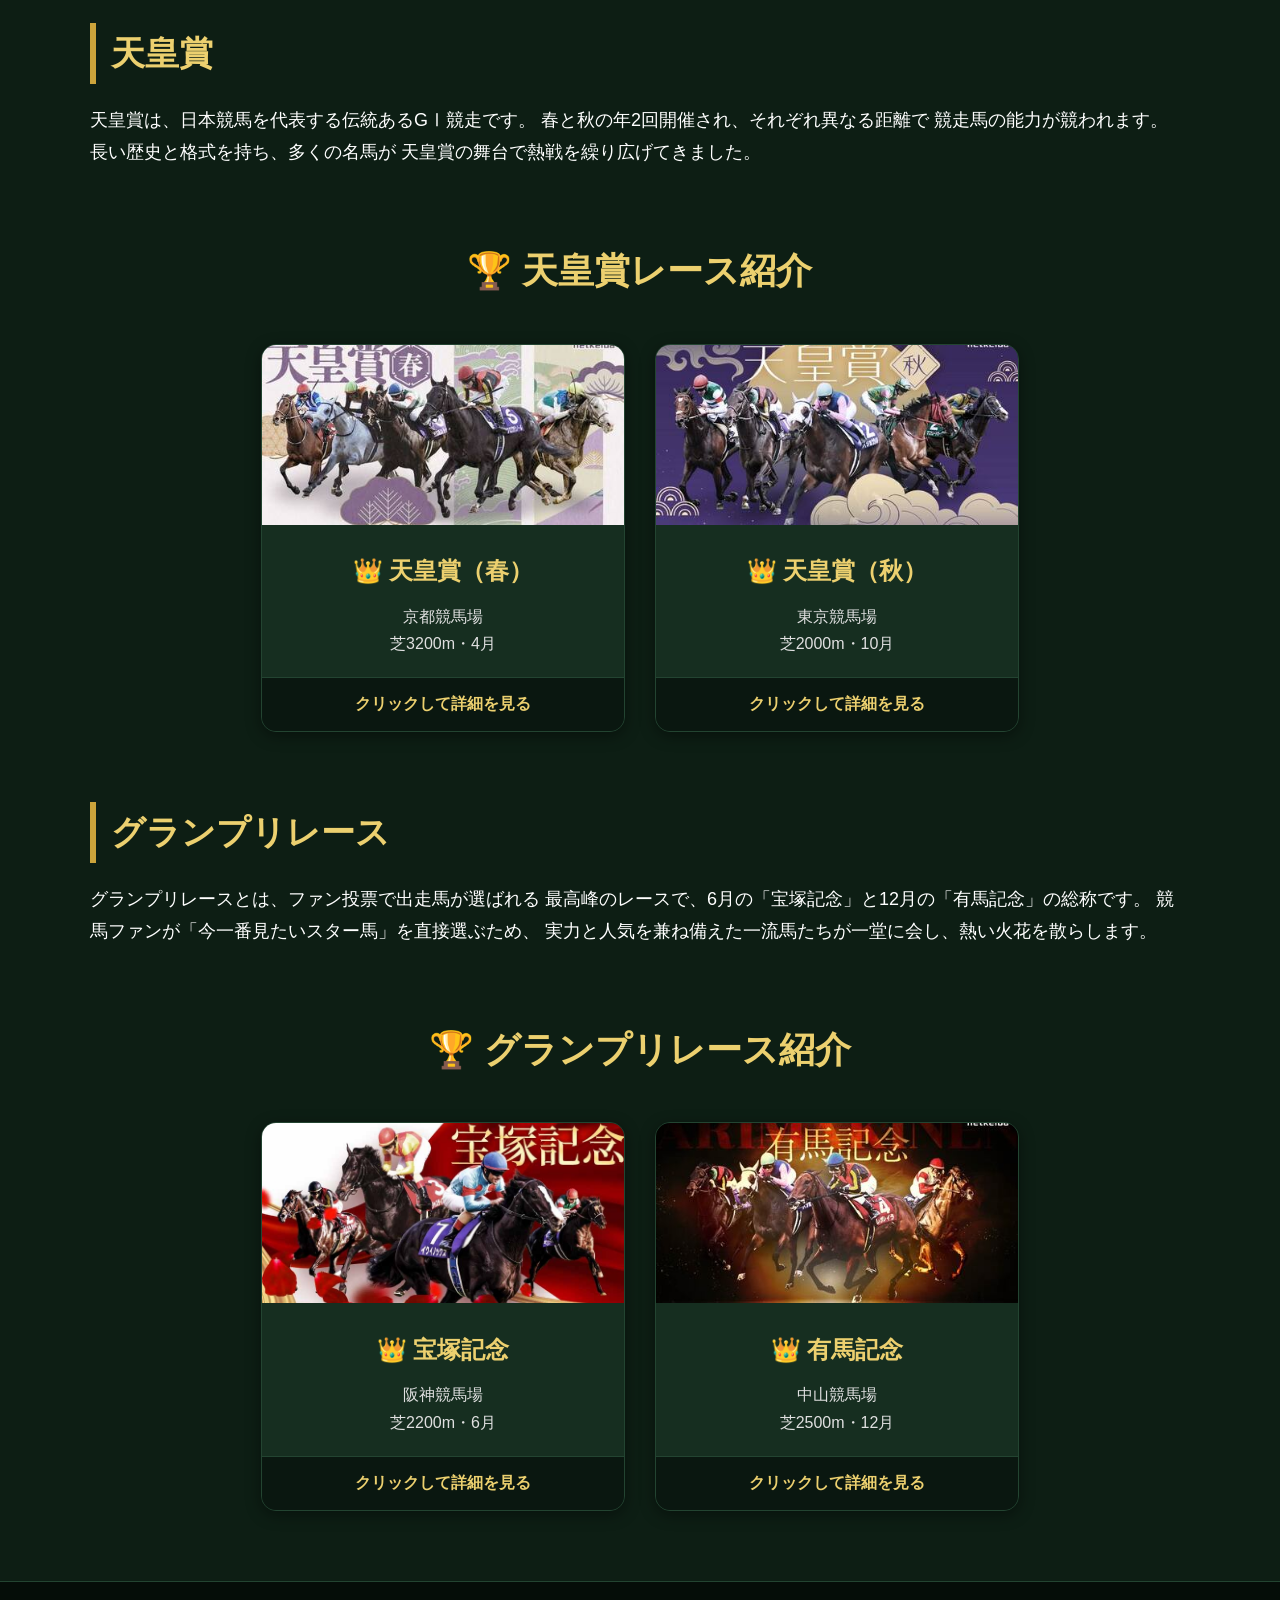
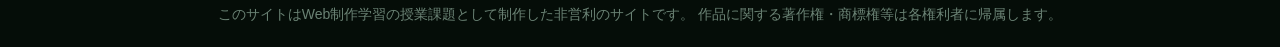
==== commit a68bfdc9: "Add files via upload" ====
--- a/index.html
+++ b/index.html
@@ -5,6 +5,7 @@
 <meta name="viewport" content="width=device-width, initial-scale=1.0">
 <title>日本競馬 GⅠレース紹介</title>
 <link rel="stylesheet" href="style.css">
+<link rel="stylesheet" href="style2.css">
 </head>
 <body>
 
--- a/style.css
+++ b/style.css
@@ -1,27 +1,39 @@
-/* ==========================================
-   全体・共通設定
+/* ===================================================
+    カラーパレット設定：パターンA（JRAグリーン）
+   =================================================== */
+:root {
+    --bg-color: #0d1e14;       /* 画面全体の背景 */
+    --card-bg: #162e20;        /* レースカードの背景 */
+    --text-color: #ffffff;     /* 通常の文字 */
+    --sub-text: #d1d5db;        /* 説明文・補足テキスト */
+    --main-color: #ecd06f;     /* 見出し */
+    --accent-color: #cca43b;   /* ボタンや電撃カウンター */
+    --border-color: #234431;   /* 背景に馴染む枠線 */
+}
+
+/* ==========================================
+    全体・共通設定
    ========================================== */
 *{
     margin:0;
     padding:0;
     box-sizing:border-box;
+    overflow-wrap: break-word;
 }
 
 html{
-    /* リンクをクリックした時に滑らかにスクロールさせる設定 */
     scroll-behavior:smooth;
 }
 
 body{
     font-family:"Yu Gothic","Meiryo",sans-serif;
-    background:#f7faf7;
-    color:#444;
+    background:var(--bg-color);
+    color:var(--text-color);
     line-height:1.8;
 }
 
-
-/* ==========================================
-   メインビジュアル（ヒーローヘッダー）
+/* ==========================================
+    メインビジュアル（ヒーローヘッダー）
    ========================================== */
 .hero{
     position:relative;
@@ -49,13 +61,14 @@
     background-size: cover;
     background-position: center 17%;
     background-repeat: no-repeat;
+    object-fit: cover;
 }
 
 /* 画像の上に薄い黒のモヤをかけて文字を読みやすくするレイヤー */
 .heroOverlay{
     position:absolute;
     inset:0;
-    background:rgba(0,0,0,.20);
+    background:rgba(13, 30, 20, 0.45); 
 }
 
 /* メイン画像の中央に配置するタイトル文字 */
@@ -73,7 +86,8 @@
 .heroText h1{
     font-size:56px;
     margin-bottom:15px;
-    text-shadow:2px 2px 10px rgba(0,0,0,.5);
+    color: var(--main-color); 
+    text-shadow:2px 2px 12px rgba(0,0,0,.9);
 }
 
 .heroText p{
@@ -91,8 +105,8 @@
     height:42px;
     border:none;
     border-radius:50%;
-    background:rgba(255,255,255,.75);
-    color:#2E8B57;
+    background:rgba(255,255,255,.15);
+    color: #fff;
     font-size:22px;
     cursor:pointer;
     z-index:3;
@@ -110,11 +124,12 @@
 /* 矢印ボタンにホバーした時の演出 */
 .prev:hover,
 .next:hover{
-    background:white;
+    background:var(--accent-color); 
+    color: #111; 
     transform:translateY(-50%) scale(1.05);
 }
 
-/* スライダー下部にある現在地を示すドット（丸ぽち）の並び */
+/* スライダー下部にある現在地を示すドットの並び */
 .dots{
     position:absolute;
     bottom:25px;
@@ -129,24 +144,24 @@
     width:10px;
     height:10px;
     border-radius:50%;
-    background:rgba(255,255,255,.5);
+    background:rgba(255,255,255,.3);
     transition:.3s;
     cursor:pointer;
 }
 
 /* 現在表示中のスライドに対応するドットの強調表示 */
 .dot.active{
-    background:white;
+    background:var(--main-color);
     transform:scale(1.2);
 }
 
 
 /* ==========================================
-   ナビゲーションメニュー
+    ナビゲーションメニュー
    ========================================== */
 nav{
-    background:white;
-    border-bottom:1px solid #ddd;
+    background: #0a1710; 
+    border-bottom:1px solid var(--border-color);
 }
 
 /* メニューのリンクを中央に横並びにする設定 */
@@ -164,189 +179,19 @@
     display:block;
     padding:18px;
     text-decoration:none;
-    color:#2E8B57;
+    color:var(--text-color);
     font-weight:bold;
     transition:.3s;
 }
 
-/* メニューにカーソルを乗せた時に金色に変える設定 */
+/* メニューにカーソルを乗せた時の設定 */
 nav a:hover{
-    color:#d4af37;
-}
-
-
-/* ==========================================
-   イントロダクション（GⅠとは）
-   ========================================== */
-/* 文章と画像を左右に綺麗に並べる設定 */
-.intro{
-    width:90%;
-    max-width:1100px;
-    margin:60px auto;
-    display:flex;
-    justify-content:space-between;
-    align-items:center;
-    gap:40px;
-}
-
-.introText{
-    flex:1;
-}
-
-.introText h2{
-    color:#344E68;
-    font-size:34px;
-    margin-bottom:20px;
-    border-left:6px ;
-    padding-left:15px;
-}
-
-.introText p{
-    font-size:18px;
-}
-
-.introImage{
-    flex:1;
-    text-align:center;
-}
-
-/* 右側の紹介画像に角丸と軽い影をつける */
-.introImage img{
-    width:100%;
-    max-width:380px;
-    border-radius:15px;
-    box-shadow:0 5px 15px rgba(0,0,0,.15);
-}
-
-
-/* ==========================================
-   競馬の基礎知識（馬場・距離の違い）
-   ========================================== */
-.knowledgeSection {
-    max-width: 1200px;
-    margin: 60px auto;
-    padding: 0 20px;
-}
-
-.sectionTitleContainer {
-    text-align: center;
-    margin-bottom: 40px;
-}
-
-.sectionTitleContainer h2 {
-    font-size: 26px;
-    color: #0b4622;
-    margin-bottom: 10px;
-}
-
-/* 「馬場」と「距離」の2つのカードを左右に並べる設定 */
-.knowledgeGrid {
-    display: flex;
-    flex-wrap: wrap;
-    gap: 30px;
-    justify-content: center;
-}
-
-/* 白背景の解説ボックス（カード風） */
-.knowledgeCard {
-    background: #fff;
-    border-radius: 12px;
-    box-shadow: 0 4px 15px rgba(0,0,0,0.08);
-    padding: 30px;
-    width: calc(50% - 15px);
-    min-width: 320px;
-    box-sizing: border-box;
-}
-
-.knowledgeCard h3 {
-    font-size: 20px;
-    color: #333;
-    border-bottom: 2px solid #0b4622;
-    padding-bottom: 10px;
-    margin-top: 0;
-    margin-bottom: 15px;
-}
-
-.knowledgeIntro {
-    color: #666;
-    font-size: 15px;
-    line-height: 1.6;
-}
-
-/* 芝・ダート・障害の比較テーブル */
-.knowledgeTable {
-    width: 100%;
-    border-collapse: collapse;
-    margin: 20px 0;
-    font-size: 15px;
-}
-
-.knowledgeTable th, .knowledgeTable td {
-    border: 1px solid #ddd;
-    padding: 12px;
-    text-align: left;
-}
-
-.knowledgeTable th {
-    background-color: #f9f9f9;
-    color: #444;
-    width: 30%;
-}
-
-/* 馬場ごとの特徴をまとめた緑枠の補足エリア */
-.knowledgeDesc {
-    font-size: 14px;
-    color: #555;
-    line-height: 1.7;
-    background: #f5fcf7;
-    padding: 15px;
-    border-left: 4px solid #0b4622;
-    border-radius: 0 8px 8px 0;
-}
-
-/* 距離別リスト（スプリント〜長距離） */
-.distanceList {
-    list-style: none;
-    padding: 0;
-    margin: 0;
-}
-
-/* 各距離の区切りを点線にする設定 */
-.distanceList li {
-    margin-bottom: 18px;
-    padding-bottom: 15px;
-    border-bottom: 1px dashed #eee;
-}
-
-.distanceList li:last-child {
-    margin-bottom: 0;
-    padding-bottom: 0;
-    border-bottom: none;
-}
-
-.distanceList strong {
-    display: block;
-    font-size: 16px;
-    color: #0b4622;
-    margin-bottom: 5px;
-}
-
-.distanceList span {
-    font-size: 14px;
-    color: #555;
-    line-height: 1.6;
-}
-
-/* タブレット・スマホ用のレスポンシブ対応 */
-@media (max-width: 768px) {
-    .knowledgeCard {
-        width: 100%;
-    }
-}
-
-
-/* ==========================================
-   レスポンシブ：トップページ共通
+    color:var(--main-color); 
+}
+
+
+/* ==========================================
+    レスポンシブ：トップページ共通
    ========================================== */
 @media(max-width:900px){
 
@@ -362,531 +207,10 @@
     nav ul{
         flex-wrap:wrap;
     }
-
-}
-
-
-/* ==========================================
-   クラシック三冠・牝馬三冠セクション
-   ========================================== */
-.classic{
-    width:90%;
-    max-width:1200px;
-    margin:70px auto;
-}
-
-/*クラシック三冠のタイトル*/
-.classic > h2{
-    text-align:center;
-    font-size:36px;
-    color:#2E8B57;
-    margin-bottom:40px;
-}
-
-/*クラシック三冠とは*/
-.classicExplanation{
-    width:90%;
-    max-width:1100px;
-    margin:60px auto;
-}
-
-.classicExplanation h3{
-    color:#344E68;
-    font-size:34px;
-    margin-bottom:20px;
-    padding-left:15px;
-}
-
-.classicExplanation p{
-    font-size:18px;
-    line-height:1.8;
-    color:#444;
-}
-
-.classicText{
-    font-size:17px;
-    line-height:1.9;
-    color:#555;
-    margin-bottom:15px;
-}
-
-.classicText strong{
-    color:#2E8B57;
-}
-
-/*クラシック三冠馬*/
-.tripleCrownHorses{
-    width:90%;
-    max-width:1100px;
-    margin:70px auto;
-}
-
-.tripleCrownHorses > h3{
-    color:#C9A227;
-    font-size:28px;
-    text-align:center;
-    margin-bottom:15px;
-    border-left:none;
-    padding-left:0;
-}
-
-.horseIntro{
-    font-size:17px;
-    line-height:1.9;
-    color:#555;
-    text-align:center;
-    margin-bottom:30px;
-}
-
-/* 3頭の歴代三冠馬をきれいに3列で並べるグリッド設定 */
-.horseGrid{
-    display:grid;
-    grid-template-columns:repeat(3, 1fr);
-    gap:25px;
-    max-width:1000px;
-    margin:0 auto;
-}
-
-/* 三冠馬の個別カードデザイン */
-.horseCard{
-    background:#fff;
-    border-radius:15px;
-    overflow:hidden;
-    border:1px solid #e5e5e5;
-    box-shadow:0 4px 12px rgba(0,0,0,.12);
-    transition:.3s;
-}
-
-/* 馬カードに触れたときに少し浮き上がらせる演出 */
-.horseCard:hover{
-    transform:translateY(-6px);
-    box-shadow:0 10px 20px rgba(0,0,0,.18);
-}
-
-.horseCard img{
-    width:100%;
-    height:160px;
-    object-fit:cover;
-}
-
-.horseCardText{
-    padding:15px;
-}
-
-.horseCardText h4{
-    text-align:center;
-    color:#344E68;
-    font-size:21px;
-    margin-bottom:3px;
-}
-
-.horseCardText span{
-    display:block;
-    text-align:center;
-    color:#888;
-    font-size:14px;
-    margin-bottom:10px;
-}
-
-.horseCardText p{
-    font-size:15px;
-    line-height:1.7;
-    color:#555;
-    margin:0;
-}
-
-/* 中画面（タブレット等）用：3列から2列に変える設定 */
-@media(max-width:1000px){
-
-    .horseGrid{
-        grid-template-columns:repeat(2,1fr);
-    }
-
-}
-
-/* スマホ用：縦1列に潰して文字サイズを調整する設定 */
-@media(max-width:700px){
-
-    .classic{
-        width:90%;
-    }
-
-    .classic > h2{
-        font-size:30px;
-    }
-
-    .classicExplanation{
-        padding:25px 20px;
-    }
-
-    .classicExplanation > h3{
-        font-size:24px;
-    }
-
-    .classicText{
-        font-size:16px;
-    }
-
-    .horseGrid{
-        grid-template-columns:1fr;
-    }
-
-    .tripleCrownHorses > h3{
-        font-size:24px;
-    }
-
-    .horseCard img{
-        height:240px;
-    }
-}
-
-@media(max-width:700px){
-
-    .horseGrid{
-        grid-template-columns:1fr;
-        max-width:400px;
-    }
-
-    .horseCard img{
-        height:200px;
-    }
-
-}
-
-/*クラシック三冠レース*/
-.classicRaces{
-    width:90%;
-    max-width:1200px;
-    margin:70px auto;
-}
-
-.classicRaces > h3{
-    color:#2E8B57;
-    font-size:28px;
-    text-align:center;
-    margin-bottom:15px;
-    border-left:none;
-    padding-left:0;
-}
-
-.classicRacesIntro{
-    text-align:center;
-    font-size:17px;
-    line-height:1.9;
-    color:#555;
-    margin-bottom:35px;
-}
-
-/*牝馬三冠*/
-.femaleTripleIntro{
-    margin-top:80px;
-    margin-bottom:60px;
-}
-
-.femaleTripleHorses{
-    margin-bottom:70px;
-}
-
-.femaleTripleRaces{
-    width:90%;
-    max-width:1200px;
-    margin:70px auto;
-}
-
-.femaleTripleRaces > h3{
-    color:#2E8B57;
-    font-size:28px;
-    text-align:center;
-    margin-bottom:15px;
-}
-
-.classicRacesIntro{
-    font-size:17px;
-    line-height:1.9;
-    color:#555;
-    text-align:center;
-    margin-bottom:30px;
-}
-
-
-/* ==========================================
-   代表GⅠレース：選択メニュー（カード一覧）
-   ========================================== */
-.menu{
-    width:90%;
-    max-width:1200px;
-    margin:70px auto;
-}
-
-.menu h2{
-    text-align:center;
-    font-size:36px;
-    color:#2E8B57;
-    margin-bottom:40px;
-}
-
-/* 主要レースの選択カードを等間隔で綺麗に並べる設定 */
-.menuGrid {
-    display: flex;
-    flex-wrap: wrap;
-    justify-content: center;
-    gap: 30px;
-    max-width: 1200px;
-    margin: 0 auto;
-}
-
-/* カード全体がリンクボタンとして機能するようにする設定 */
-.raceMenu{
-    text-decoration:none;
-    color:inherit;
-    width: calc(33.333% - 20px);
-    min-width: 280px;
-}
-
-.menuCard{
-    background:#fff;
-    border-radius:15px;
-    overflow:hidden;
-    box-shadow:0 4px 12px rgba(0,0,0,.12);
-    transition:0.3s;
-    border:1px solid #e5e5e5;
-}
-
-.menuCard:hover{
-    transform:translateY(-8px);
-    box-shadow:0 12px 25px rgba(0,0,0,.2);
-}
-
-.menuCard img{
-    width:100%;
-    height:180px;
-    object-fit:cover;
-}
-
-.menuCard h3{
-    text-align:center;
-    color:#344E68;
-    margin:15px 0 10px;
-    font-size:24px;
-}
-
-.menuCard p{
-    text-align:center;
-    color:#666;
-    line-height:1.7;
-    padding-bottom:20px;
-}
-
-/* カードの一番下に自動で「クリックして詳細を見る」の帯を差し込む設定 */
-.menuCard::after{
-    content:"クリックして詳細を見る";
-    display:block;
-    text-align:center;
-    background:#EEF2F5;
-    color:#344E68;
-    padding:12px;
-    font-weight:bold;
-    transition:.3s;
-}
-
-/* カードに触れた時に下の帯の色を反転させる演出 */
-.menuCard:hover::after{
-    background:#344E68;
-    color:white;
-}
-
-
-/* ==========================================
-   各レース詳細ページ・個別カード
-   ========================================== */
-.card{
-    width:90%;
-    max-width:1000px;
-    margin:60px auto;
-    background:#fff;
-    border-radius:18px;
-    overflow:hidden;
-    box-shadow:0 5px 15px rgba(0,0,0,.12);
-    border:1px solid #e6e6e6;
-}
-
-/* 各レースタイトルの背景を綺麗なグラデーションにする設定 */
-.card h2{
-    width:100%;
-    margin:0;
-    padding:20px 0;
-    text-align:center;
-    font-size:32px;
-    color:#fff;
-
-    background:linear-gradient(to bottom,
-        #263B52 0%,
-        #49657F 55%,
-        #DCE5EC 100%);
-
-    border-radius:18px 18px 0 0;
-    box-shadow:none;
-    letter-spacing:2px;
-}
-
-.detailImage{
-    width:100%;
-    max-width:450px;
-    height:290px;
-    display:block;
-    margin:20px auto;
-    object-fit:cover;
-    border-radius:12px;
-}
-
-/* レース概要などの小見出しの左側に金色のアクセント線を引く */
-.card h3{
-    color:#2E8B57;
-    font-size:24px;
-    margin:30px 30px 15px;
-    border-left:5px solid #C9A227;
-    padding-left:12px;
-}
-
-.card p{
-    margin:0 30px 25px;
-    font-size:17px;
-    line-height:1.9;
-    color:#555;
-}
-
-.card ul{
-    margin:0 45px 30px;
-}
-
-.card li{
-    margin-bottom:12px;
-    font-size:17px;
-    line-height:1.8;
-}
-
-/* 「レースレコードを見る」ボタンのデザイン */
-.card button{
-    display:block;
-    margin:30px auto;
-    padding:14px 40px;
-    background:#344E68;
-    color:white;
-    border:none;
-    border-radius:30px;
-    font-size:17px;
-    cursor:pointer;
-    transition:.3s;
-}
-
-.card button:hover{
-    background:#C9A227;
-    transform:scale(1.05);
-}
-
-
-/* ==========================================
-   レースレコード（開閉コンテンツ・アコーディオン）
-   ========================================== */
-/* 最初は高さを0にして非表示にしておく設定 */
-.record{
-    max-height:0;
-    overflow:hidden;
-    opacity:0;
-    width:85%;
-    margin:0 auto;
-    padding:0 18px;
-    text-align:left;
-    background:#eef8ef;
-    border-left:none;
-    border-radius:10px;
-    color:#2E8B57;
-    transition:max-height .6s ease,opacity .5s ease,padding .5s ease,margin .5s ease;
-}
-
-/* ボタンが押された時、JavaScriptでこのクラスをつけて下にするっと広げる */
-.record.show{
-    max-height:800px;
-    opacity:1;
-    padding:25px;
-    margin:0 auto 35px;
-}
-
-/* レコード情報を左右（テキストと動画窓）に配置 */
-.recordBox{
-    display:flex;
-    align-items:center;
-    justify-content:space-between;
-    gap:40px;
-}
-
-.recordText{
-    flex:0 0 40%;
-    text-align:center;
-}
-
-.recordText p{
-    margin:0 0 25px;
-    font-size:17px;
-    color:#555;
-}
-
-.recordText strong{
-    color:#2E8B57;
-    font-size:18px;
-}
-
-/* YouTubeなどの埋め込み動画エリア */
-.recordImage{
-    flex:0 0 55%;
-    text-align:center;
-}
-
-.recordImage iframe{
-    width:100%;
-    max-width:480px;
-    height:300px;
-    border:none;
-    border-radius:12px;
-}
-
-.imageCaption{
-    margin-top:10px;
-    font-size:14px;
-    color:#666;
-}
-
-/*  詳細カードのアニメーション */
-.card{
-    transition:.3s;
-}
-
-.card:hover{
-    transform:translateY(-6px);
-    box-shadow:0 12px 25px rgba(0,0,0,.18);
-}
-
-/* 「一覧に戻る」ボタン */
-.backBtn{
-    display:table;
-    margin:40px auto 60px;
-    padding:12px 30px;
-    background:#2E8B57;
-    color:#fff;
-    text-decoration:none;
-    border-radius:30px;
-    font-weight:bold;
-    transition:.3s;
-}
-
-.backBtn:hover{
-    background:#d4af37;
-    transform:translateY(-2px);
-}
-
-
-/* ==========================================
-   補助コンポーネント（ページトップ・スクロール演出）
+}
+
+/* ==========================================
+    補助コンポーネント（ページトップ・スクロール演出）
    ========================================== */
 /* 画面右下に常駐する「▲」ボタン（最初は消しておく） */
 #pageTopBtn {
@@ -896,13 +220,13 @@
     width: 50px;
     height: 50px;
     border-radius: 50%;
-    background-color: #0b4622;
-    color: white;
+    background-color: var(--accent-color); 
+    color: #111;
     border: none;
     cursor: pointer;
-    box-shadow: 0 4px 10px rgba(0,0,0,0.3);
+    box-shadow: 0 4px 12px rgba(0,0,0,0.5);
     font-size: 18px;
-    transition: transform 0.3s opacity 0.3s;
+    transition: transform 0.3s, opacity 0.3s;
     z-index: 100;
     opacity: 0;
     pointer-events: none;
@@ -916,6 +240,7 @@
 
 #pageTopBtn:hover {
     transform: scale(1.1);
+    background-color: var(--main-color);
 }
 
 /* 下からふわっと浮き上がってくるスクロール演出用の初期状態 */
@@ -945,130 +270,188 @@
 .horseCard:nth-child(3){
     transition-delay:.8s;
 }
-   
+    
 /* 詳細ページの簡易ヘッダー */
 .subHeader {
-    background-color: #0b4622; 
+    background-color: #0a1710; 
     color: white;
     text-align: center;
     padding: 20px 10px;
-    box-shadow: 0 2px 8px rgba(0,0,0,0.1);
+    box-shadow: 0 2px 8px rgba(0,0,0,0.4);
+    border-bottom: 1px solid var(--border-color);
 }
 
 .subHeader h1 {
     font-size: 24px;
     letter-spacing: 1px;
-}
-
-/* 動画の比率を16:9に保ちつつスマホ画面に収める設定 */
-.recordImage iframe {
-    width: 100%;
-    max-width: 480px;
-    aspect-ratio: 16 / 9;
-    height: auto;
-    border: none;
-    border-radius: 12px;
-    box-shadow: 0 4px 10px rgba(0,0,0,0.15);
-}
-
-.card ul {
-    list-style: none;
-    padding-left: 0;
-}
-
-.card li {
-    margin-bottom: 12px;
-    font-size: 17px;
-    line-height: 1.8;
-}
-
-/* ==========================================
-   ホバーエフェクト（カードの動き）
-   ========================================== */
-
-/* レース紹介カードのホバー */
-.raceMenu {
-    display: block;
-    text-decoration: none;
-    transition: transform 0.3s ease, box-shadow 0.3s ease;
-}
-
-.raceMenu:hover {
-    transform: translateY(-7px);
-}
-
-.menuCard, .horseCard {
-    overflow: hidden; 
-}
-
-/* カード内の画像ホバー */
-.menuCard img, .horseCard img {
-    transition: transform 0.3s ease;
-}
-
-.raceMenu:hover .menuCard img,
-.horseCard:hover img {
-    transform: scale(1.06);
-}
-
-/* 三冠馬カードのホバー（浮き上がり） */
-.horseCard {
-    transition: transform 0.3s ease, box-shadow 0.3s ease;
-}
-
-.horseCard:hover {
-    transform: translateY(-5px);
-}
-
-/* ==========================================
-   フッターエリア
+    color: var(--main-color);
+}
+
+/* ==========================================
+    フッターエリア
    ========================================== */
 footer {
-    background-color: #111;
-    color: #ccc;    
+    background-color: #050d08; 
+    color: #6a8274;    
     text-align: center;
     padding: 20px 10px;
     margin-top: 50px;
     font-size: 14px;
-}
-
-body {
-    cursor: url('img/cursor.png') 0 0, auto;
-}
-
-/* リンクやボタンの上に乗ったときは指マークにする */
-a, button, .raceMenu {
-    cursor: pointer;
-}
-
-/* ==========================================
-   スマートフォン・タブレット向け（レスポンシブ）
-   ========================================== */
-@media(max-width:768px){
-
-    /* レコード開閉部分をスマホでは縦並びにする */
-    .recordBox{
-        flex-direction:column;
-    }
-
-    .recordImage img{
-        max-width:100%;
-        height:220px;
-    }
-}
-
-@media(max-width:1000px){
-
-    .menuGrid{
-        grid-template-columns:repeat(2,1fr);
-    }
-
-}
-
-@media(max-width:700px){
-
-    .menuGrid{
-        grid-template-columns:1fr;
+    border-top: 1px solid var(--border-color);
+}
+
+/* ==========================================
+    レコード達成時の電撃フラッシュ演出
+   ========================================== */
+.record-hit {
+    color: var(--main-color); 
+    font-weight: bold;
+    display: inline-block;
+    position: relative;
+    animation: 
+        lightning 0.4s ease-out forwards,
+        pop 0.3s ease-out forwards;
+}
+
+/*  電撃フラッシュ＆オーラが弾けるアニメーション */
+@keyframes lightning {
+    0% {
+        color: #ffffff;
+        filter: brightness(2);
+        text-shadow: 
+            0 0 5px #fff, 
+            0 0 10px var(--main-color), 
+            0 0 20px var(--main-color), 
+            0 0 40px var(--main-color);
+    }
+    20% {
+        color: #fffdec;
+        text-shadow: 
+            0 0 10px var(--accent-color), 
+            0 0 30px var(--accent-color), 
+            0 0 60px var(--accent-color);
+    }
+    100% {
+        color: var(--main-color);
+        text-shadow: none;
+        filter: none;
+    }
+}
+
+@keyframes pop {
+    0% { transform: scale(1); }
+    30% { transform: scale(1.2); }
+    100% { transform: scale(1); }
+}
+
+/* ==========================================
+    背景の舞い落ちる演出エフェクト
+   ========================================== */
+/* 画面全体でエフェクトが動くエリア */
+.petal-container {
+    position: fixed;
+    top: 0;
+    left: 0;
+    width: 100vw;
+    height: 100vh;
+    pointer-events: none;
+    z-index: -1;
+    overflow: hidden;
+}
+
+/* 落ちるアイテムの共通設定 */
+.petal {
+    position: absolute;
+    top: -20px;
+    background-size: contain;
+    background-repeat: no-repeat;
+    animation: fall linear forwards;
+}
+
+/* 1. 桜の花びら */
+.season-sakura .petal {
+    width: 15px;
+    height: 15px;
+    background-color: #ffb7c5;
+    border-radius: 150px 0 150px 150px;
+    opacity: 0.7; 
+}
+
+/* 2. 新緑の若葉（光の粒） */
+.season-green .petal {
+    width: 10px;
+    height: 14px;
+    background-color: #bbf323; 
+    border-radius: 100px 0 100px 0; 
+    opacity: 0.6;
+}
+
+/* 3. ゴールドのきらきら星 */
+.season-gold .petal {
+    width: 12px;
+    height: 12px;
+    background-color: #ffe169; 
+    clip-path: polygon(50% 0%, 61% 35%, 98% 35%, 68% 57%, 79% 91%,50% 70%, 21% 91%, 32% 57%, 2% 35%, 39% 35%); 
+    opacity: 0.8;
+}
+
+/* 4. もみじの落ち葉 */
+.season-autumn .petal {
+    width: 15px;
+    height: 15px;
+    background-color: #e63946; 
+    clip-path: polygon(50% 0%, 65% 20%, 85% 15%, 75% 40%, 100% 50%, 75% 60%, 85% 85%, 65% 80%, 50% 100%, 35% 80%, 15% 85%, 25% 60%, 0% 50%, 25% 40%, 15% 15%, 35% 20%);
+    opacity: 0.75;
+}
+
+/* ――― 舞い落ちるアニメーション ――― */
+@keyframes fall {
+    0% {
+        top: -20px;
+        transform: translateX(0) rotate(0deg);
+    }
+    100% {
+        top: 105vh;
+        transform: translateX(var(--drift)) rotate(var(--rotation));
+    }
+}
+
+/* ==========================================
+    スクロール連動：馬の足跡（蹄鉄画像）エフェクト
+   ========================================== */
+.hoofprint {
+    position: fixed;
+    width: 30px; 
+    height: 30px;
+    
+    /* 透過画像を背景として読み込む */
+    background-image: url('img/hoof.png');
+    background-size: contain;
+    background-repeat: no-repeat;
+    background-position: center;
+    
+    pointer-events: none;
+    z-index: 100; 
+    transform-origin: center;
+    animation: hoofFade 1.2s ease-out forwards;
+}
+
+/* 🐾 足跡が浮かび上がって消えるアニメーション */
+@keyframes hoofFade {
+    0% {
+        opacity: 0;
+        transform: scale(0.6) rotate(var(--hoof-rot));
+    }
+    15% {
+        opacity: 1; 
+        transform: scale(1) rotate(var(--hoof-rot));
+    }
+    60% {
+        opacity: 0.8;
+    }
+    100% {
+        opacity: 0;
+        transform: scale(0.9) translateY(10px) rotate(var(--hoof-rot));
     }
 }
 
@@ -1076,46 +459,27 @@
 @media(max-width:768px){
 
     .hero{
-    height:350px;
+        height:350px;
     }
 
     .heroText h1{
-    font-size:34px;
+        font-size:34px;
     }
 
     .heroText p{
-    font-size:18px;
+        font-size:18px;
     }
 
     .prev,
     .next{
-    width:45px;
-    height:45px;
-    font-size:24px;
-    }
-
-    .card h2{
-        font-size:26px;
-    }
-
-    .detailImage{
-        height:220px;
-    }
-
-    .card h3{
-        font-size:22px;
-    }
-
-    .card p,
-    .card li{
-        font-size:16px;
-    }
-
-}
-
-
-/* ==========================================
-   アニメーション用キーフレーム定義
+        width:45px;
+        height:45px;
+        font-size:24px;
+    }
+}
+
+/* ==========================================
+    アニメーション用キーフレーム定義
    ========================================== */
 /* メイン画像を横に滑らせるための動く幅の定義 */
 @keyframes slide{
@@ -1127,5 +491,28 @@
     100%{
         transform:translateX(-400vw);
     }
-
+}
+
+/* ==========================================
+    アニメーション用キーフレーム定義
+   ========================================== */
+/* メイン画像を横に滑らせるための動く幅の定義 */
+@keyframes slide{
+
+    0%{
+        transform:translateX(0);
+    }
+
+    100%{
+        transform:translateX(-400vw);
+    }
+
+}
+
+/* ==========================================
+    アクセシビリティ（フォーカス枠線の調整）
+   ========================================== */
+a:focus-visible, button:focus-visible {
+    outline: 2px solid var(--main-color);
+    outline-offset: 3px;
 }
--- a/style2.css
+++ b/style2.css
@@ -0,0 +1,824 @@
+/* ==========================================
+    イントロダクション（GⅠとは）
+   ========================================== */
+/* 文章と画像を左右に綺麗に並べる設定 */
+.intro{
+    width:90%;
+    max-width:1100px;
+    margin:60px auto;
+    display:flex;
+    justify-content:space-between;
+    align-items:center;
+    gap:40px;
+}
+
+.introText{
+    flex:1;
+}
+
+.introText h2{
+    color:var(--main-color); 
+    font-size:34px;
+    margin-bottom:20px;
+    border-left:6px solid var(--accent-color); 
+    padding-left:15px;
+}
+
+.introText p{
+    font-size:18px;
+}
+
+.introImage{
+    flex:1;
+    text-align:center;
+}
+
+/* 右側の紹介画像に角丸と軽い影をつける */
+.introImage img{
+    width:100%;
+    max-width:380px;
+    border-radius:15px;
+    box-shadow:0 5px 18px rgba(0,0,0,.5);
+}
+
+/* ==========================================
+    競馬の基礎知識（馬場・距離の違い）
+   ========================================== */
+.knowledgeSection {
+    max-width: 1200px;
+    margin: 60px auto;
+    padding: 0 20px;
+}
+
+.sectionTitleContainer {
+    text-align: center;
+    margin-bottom: 40px;
+}
+
+.sectionTitleContainer h2 {
+    font-size: 26px;
+    color: var(--main-color); 
+    margin-bottom: 10px;
+}
+
+/* 「馬場」と「距離」の2つのカードを左右に並べる設定 */
+.knowledgeGrid {
+    display: flex;
+    flex-wrap: wrap;
+    gap: 30px;
+    justify-content: center;
+}
+
+/* ダークグリーン背景の解説ボックス（カード風） */
+.knowledgeCard {
+    background: var(--card-bg); 
+    border-radius: 12px;
+    box-shadow: 0 4px 18px rgba(0,0,0,0.4);
+    border: 1px solid var(--border-color);
+    padding: 30px;
+    width: calc(50% - 15px);
+    min-width: 320px;
+    box-sizing: border-box;
+}
+
+.knowledgeCard h3 {
+    font-size: 20px;
+    color: var(--main-color); 
+    border-bottom: 2px solid var(--accent-color); 
+    padding-bottom: 10px;
+    margin-top: 0;
+    margin-bottom: 15px;
+}
+
+.knowledgeIntro {
+    color: #e0e0e0;
+    font-size: 15px;
+    line-height: 1.6;
+}
+
+/* 芝・ダートの比較テーブル */
+.knowledgeTable {
+    width: 100%;
+    border-collapse: collapse;
+    margin: 20px 0;
+    font-size: 15px;
+}
+
+.knowledgeTable th, .knowledgeTable td {
+    border: 1px solid var(--border-color); 
+    padding: 12px;
+    text-align: left;
+}
+
+.knowledgeTable th {
+    background-color: #0a1710; 
+    color: var(--main-color);
+    width: 30%;
+}
+
+.knowledgeTable td {
+    color: #e0e0e0;
+}
+
+/* 馬場ごとの特徴をまとめた補足エリア */
+.knowledgeDesc {
+    font-size: 14px;
+    color: #e5e5e5;
+    line-height: 1.7;
+    background: #0a1710; 
+    padding: 15px;
+    border-left: 4px solid var(--accent-color); 
+    border-radius: 0 8px 8px 0;
+}
+
+/* 距離別リスト（スプリント〜長距離） */
+.distanceList {
+    list-style: none;
+    padding: 0;
+    margin: 0;
+}
+
+/* 各距離の区切りを点線にする設定 */
+.distanceList li {
+    margin-bottom: 18px;
+    padding-bottom: 15px;
+    border-bottom: 1px dashed var(--border-color);
+}
+
+.distanceList li:last-child {
+    margin-bottom: 0;
+    padding-bottom: 0;
+    border-bottom: none;
+}
+
+.distanceList strong {
+    display: block;
+    font-size: 16px;
+    color: var(--main-color); 
+    margin-bottom: 5px;
+}
+
+.distanceList span {
+    font-size: 14px;
+    color: #ccc;
+    line-height: 1.6;
+}
+
+/* タブレット・スマホ用のレスポンシブ対応 */
+@media (max-width: 768px) {
+    .knowledgeCard {
+        width: 100%;
+    }
+}
+
+/* ==========================================
+    クラシック三冠・牝馬三冠セクション
+   ========================================== */
+.classic{
+    width:90%;
+    max-width:1200px;
+    margin:70px auto;
+}
+
+/*クラシック三冠のタイトル*/
+.classic > h2{
+    text-align:center;
+    font-size:36px;
+    color:var(--main-color); 
+    margin-bottom:40px;
+}
+
+/*クラシック三冠とは*/
+.classicExplanation{
+    width:90%;
+    max-width:1100px;
+    margin:60px auto;
+}
+
+.classicExplanation h3{
+    color:var(--main-color);
+    font-size:34px;
+    margin-bottom:20px;
+    border-left:6px solid var(--accent-color); 
+    padding-left:15px;
+}
+
+.classicExplanation p{
+    font-size:18px;
+    line-height:1.8;
+    color:#e0e0e0;
+}
+
+.classicText{
+    font-size:17px;
+    line-height:1.9;
+    color:#e0e0e0;
+    margin-bottom:15px;
+}
+
+.classicText strong{
+    color:var(--main-color); 
+}
+
+/*クラシック三冠馬*/
+.tripleCrownHorses{
+    width:90%;
+    max-width:1100px;
+    margin:70px auto;
+}
+
+.tripleCrownHorses > h3{
+    color:#ecd06f; 
+    font-size:28px;
+    text-align:center;
+    margin-bottom:15px;
+    border-left:none;
+    padding-left:0;
+}
+
+.horseIntro{
+    font-size:17px;
+    line-height:1.9;
+    color:#ccc;
+    text-align:center;
+    margin-bottom:30px;
+}
+
+/* 3頭の歴代三冠馬をきれいに3列で並べるグリッド設定 */
+.horseGrid{
+    display:grid;
+    grid-template-columns:repeat(3, 1fr);
+    gap:25px;
+    max-width:1000px;
+    margin:0 auto;
+}
+
+/* 三冠馬の個別カードデザイン */
+.horseCard{
+    background:var(--card-bg); 
+    border-radius:15px;
+    overflow:hidden;
+    border:1px solid var(--border-color);
+    box-shadow:0 4px 15px rgba(0,0,0,.4);
+    transition:.3s;
+}
+
+/* 馬カードに触れたときに少し浮き上がらせる演出 */
+.horseCard:hover{
+    transform:translateY(-6px);
+    box-shadow:0 10px 25px rgba(0,0,0,.6);
+}
+
+.horseCard img{
+    width:100%;
+    height:160px;
+    object-fit:cover;
+}
+
+.horseCardText{
+    padding:15px;
+}
+
+.horseCardText h4{
+    text-align:center;
+    color:var(--main-color);
+    font-size:21px;
+    margin-bottom:3px;
+}
+
+.horseCardText span{
+    display:block;
+    text-align:center;
+    color:#aaa;
+    font-size:14px;
+    margin-bottom:10px;
+}
+
+.horseCardText p{
+    font-size:15px;
+    line-height:1.7;
+    color:#e0e0e0;
+    margin:0;
+}
+
+/* 中画面（タブレット等）用：3列から2列に変える設定 */
+@media(max-width:1000px){
+
+    .horseGrid{
+        grid-template-columns:repeat(2,1fr);
+    }
+
+}
+
+/* スマホ用：縦1列に潰して文字サイズを調整する設定 */
+@media(max-width:700px){
+
+    .classic{
+        width:90%;
+    }
+
+    .classic > h2{
+        font-size:30px;
+    }
+
+    .classicExplanation{
+        padding:25px 20px;
+    }
+
+    .classicExplanation > h3{
+        font-size:24px;
+    }
+
+    .classicText{
+        font-size:16px;
+    }
+
+    .horseGrid{
+        grid-template-columns:1fr;
+    }
+
+    .tripleCrownHorses > h3{
+        font-size:24px;
+    }
+
+    .horseCard img{
+        height:240px;
+    }
+}
+
+@media(max-width:700px){
+
+    .horseGrid{
+        grid-template-columns:1fr;
+        max-width:400px;
+    }
+
+    .horseCard img{
+        height:200px;
+    }
+
+}
+
+/*クラシック三冠レース*/
+.classicRaces{
+    width:90%;
+    max-width:1200px;
+    margin:70px auto;
+}
+
+.classicRaces > h3{
+    color:var(--main-color); 
+    font-size:28px;
+    text-align:center;
+    margin-bottom:15px;
+    border-left:none;
+    padding-left:0;
+}
+
+.classicRacesIntro{
+    text-align:center;
+    font-size:17px;
+    line-height:1.9;
+    color:#ccc;
+    margin-bottom:35px;
+}
+
+/*牝馬三冠*/
+.femaleTripleIntro{
+    margin-top:80px;
+    margin-bottom:60px;
+}
+
+.femaleTripleHorses{
+    margin-bottom:70px;
+}
+
+.femaleTripleRaces{
+    width:90%;
+    max-width:1200px;
+    margin:70px auto;
+}
+
+.femaleTripleRaces > h3{
+    color:var(--main-color); 
+    font-size:28px;
+    text-align:center;
+    margin-bottom:15px;
+}
+
+.classicRacesIntro{
+    font-size:17px;
+    line-height:1.9;
+    color:#ccc;
+    text-align:center;
+    margin-bottom:30px;
+}
+
+/* ==========================================
+    代表GⅠレース：選択メニュー（カード一覧）
+   ========================================== */
+.menu{
+    width:90%;
+    max-width:1200px;
+    margin:70px auto;
+}
+
+.menu h2{
+    text-align:center;
+    font-size:36px;
+    color:var(--main-color); 
+    margin-bottom:40px;
+}
+
+/* 主要レースの選択カードを等間隔で綺麗に並べる設定 */
+.menuGrid {
+    display: flex;
+    flex-wrap: wrap;
+    justify-content: center;
+    gap: 30px;
+    max-width: 1200px;
+    margin: 0 auto;
+}
+
+/* カード全体がリンクボタンとして機能するようにする設定 */
+.raceMenu{
+    text-decoration:none;
+    color:inherit;
+    width: calc(33.333% - 20px);
+    min-width: 280px;
+}
+
+.menuCard{
+    background:var(--card-bg); 
+    border-radius:15px;
+    overflow:hidden;
+    box-shadow:0 4px 15px rgba(0,0,0,.4);
+    transition:0.3s;
+    border:1px solid var(--border-color);
+}
+
+.menuCard:hover{
+    transform:translateY(-8px);
+    box-shadow:0 12px 30px rgba(0,0,0,.6);
+}
+
+.menuCard img{
+    width:100%;
+    height:180px;
+    object-fit:cover;
+}
+
+.menuCard h3{
+    text-align:center;
+    color:var(--main-color);
+    margin:15px 0 10px;
+    font-size:24px;
+}
+
+.menuCard p{
+    text-align:center;
+    color:#e0e0e0;
+    line-height:1.7;
+    padding-bottom:20px;
+}
+
+/* カードの一番下に自動で「クリックして詳細を見る」の帯を差し込む設定 */
+.menuCard::after{
+    content:"クリックして詳細を見る";
+    display:block;
+    text-align:center;
+    background:#0a1710; 
+    color: var(--main-color); 
+    padding:12px;
+    font-weight:bold;
+    transition:.3s;
+    border-top: 1px solid var(--border-color);
+}
+
+/* カードに触れた時に下の帯の色を反転させる演出 */
+.menuCard:hover::after{
+    background:var(--accent-color); 
+    color:#111; 
+}
+
+/* ==========================================
+    各レース詳細ページ・個別カード
+   ========================================== */
+.card{
+    width:90%;
+    max-width:1000px;
+    margin:60px auto;
+    background:var(--card-bg); 
+    border-radius:18px;
+    overflow:hidden;
+    box-shadow:0 5px 20px rgba(0,0,0,.5);
+    border:1px solid var(--border-color);
+}
+
+.card h2{
+    width:100%;
+    margin:0;
+    padding:20px 0;
+    text-align:center;
+    font-size:32px;
+    color: var(--main-color); 
+
+    background:linear-gradient(to bottom,
+        #1b3b29 0%,
+        #0d1e14 55%,
+        #050d08 100%); 
+
+    border-radius:18px 18px 0 0;
+    box-shadow:none;
+    letter-spacing:2px;
+    border-bottom: 2px solid var(--accent-color); 
+}
+
+.detailImage{
+    width:100%;
+    max-width:450px;
+    height:290px;
+    display:block;
+    margin:20px auto;
+    object-fit:cover;
+    border-radius:12px;
+}
+
+/* レース概要などの小見出しの左側にアクセント線を引く */
+.card h3{
+    color:var(--main-color);
+    font-size:24px;
+    margin:30px 30px 15px;
+    border-left:5px solid var(--accent-color); 
+    padding-left:12px;
+}
+
+.card p{
+    margin:0 30px 25px;
+    font-size:17px;
+    line-height:1.9;
+    color:#e0e0e0;
+}
+
+.card ul{
+    margin:0 45px 30px;
+}
+
+.card li{
+    margin-bottom:12px;
+    font-size:17px;
+    line-height:1.8;
+    color:#e0e0e0;
+}
+
+/* 「レースレコードを見る」ボタンのデザイン */
+.card button{
+    display:block;
+    margin:30px auto;
+    padding:14px 40px;
+    background:var(--accent-color); 
+    color: #111; 
+    border:none;
+    border-radius:30px;
+    font-size:17px;
+    cursor:pointer;
+    transition:.3s;
+    font-weight: bold;
+    box-shadow: 0 4px 10px rgba(0,0,0,0.3);
+}
+
+.card button:hover{
+    background: var(--main-color); 
+    transform:scale(1.05);
+}
+
+/* ==========================================
+    レースレコード（開閉コンテンツ・アコーディオン）
+   ========================================== */
+/* 最初は高さを0にして非表示にしておく設定 */
+.record{
+    max-height:0;
+    overflow:hidden;
+    opacity:0;
+    width:85%;
+    margin:0 auto;
+    padding:0 18px;
+    text-align:left;
+    background:#0a1710; 
+    border-left:none;
+    border-radius:10px;
+    color:var(--text-color);
+    transition:max-height .6s ease,opacity .5s ease,padding .5s ease,margin .5s ease;
+    border: 1px solid var(--border-color);
+}
+
+/* ボタンが押された時、JavaScriptでこのクラスをつけて下にするっと広げる */
+.record.show{
+    max-height:800px;
+    opacity:1;
+    padding:25px;
+    margin:0 auto 35px;
+}
+
+/* レコード情報を左右（テキストと動画窓）に配置 */
+.recordBox{
+    display:flex;
+    align-items:center;
+    justify-content:space-between;
+    gap:40px;
+}
+
+.recordText{
+    flex:0 0 40%;
+    text-align:center;
+}
+
+.recordText p{
+    margin:0 0 25px;
+    font-size:17px;
+    color:#e0e0e0;
+}
+
+.recordText strong{
+    color:var(--main-color); 
+    font-size:18px;
+}
+
+/* YouTubeなどの埋め込み動画エリア */
+.recordImage{
+    flex:0 0 55%;
+    text-align:center;
+}
+
+.recordImage iframe{
+    width:100%;
+    max-width:480px;
+    height:300px;
+    border:none;
+    border-radius:12px;
+}
+
+.imageCaption{
+    margin-top:10px;
+    font-size:14px;
+    color:#aaa;
+}
+
+/*  詳細カードのアニメーション */
+.card{
+    transition:.3s;
+}
+
+.card:hover{
+    transform:translateY(-6px);
+    box-shadow:0 12px 25px rgba(0,0,0,.5);
+}
+
+/* 「一覧に戻る」ボタン */
+.backBtn{
+    display:table;
+    margin:40px auto 60px;
+    padding:12px 30px;
+    background:#1b3b29; 
+    color:var(--main-color); 
+    text-decoration:none;
+    border-radius:30px;
+    font-weight:bold;
+    transition:.3s;
+    border: 1px solid var(--border-color);
+}
+
+.backBtn:hover{
+    background:var(--accent-color); 
+    color: #111;
+    border-color: var(--accent-color);
+    transform:translateY(-2px);
+}
+
+/* 動画の比率を16:9に保ちつつスマホ画面に収める設定 */
+.recordImage iframe {
+    width: 100%;
+    max-width: 480px;
+    aspect-ratio: 16 / 9;
+    height: auto;
+    border: none;
+    border-radius: 12px;
+    box-shadow: 0 4px 12px rgba(0,0,0,0.5);
+}
+
+.card ul {
+    list-style: none;
+    padding-left: 0;
+}
+
+.card li {
+    margin-bottom: 12px;
+    font-size: 17px;
+    line-height: 1.8;
+}
+
+/* ==========================================
+    ホバーエフェクト（カードの動き）
+   ========================================== */
+
+/* レース紹介カードのホバー */
+.raceMenu {
+    display: block;
+    text-decoration: none;
+    transition: transform 0.3s ease, box-shadow 0.3s ease;
+}
+
+.raceMenu:hover {
+    transform: translateY(-7px);
+}
+
+.menuCard, .horseCard {
+    overflow: hidden; 
+}
+
+/* カード内の画像ホバー */
+.menuCard img, .horseCard img {
+    transition: transform 0.5s cubic-bezier(0.25, 1, 0.5, 1);
+}
+
+.raceMenu:hover .menuCard img,
+.horseCard:hover img {
+    transform: scale(1.06);
+}
+
+/* 三冠馬カードのホバー（浮き上がり） */
+.horseCard {
+    transition: transform 0.3s ease, box-shadow 0.3s ease;
+}
+
+.horseCard:hover {
+    transform: translateY(-5px);
+}
+
+/* ==========================================
+    スマートフォン・タブレット向け（レスポンシブ）
+   ========================================== */
+@media(max-width:768px){
+
+    /* レコード開閉部分をスマホでは縦並びにする */
+    .recordBox{
+        flex-direction:column;
+    }
+
+    .recordImage img{
+        max-width:100%;
+        height:220px;
+    }
+}
+
+@media(max-width:1000px){
+
+    .menuGrid{
+        grid-template-columns:repeat(2,1fr);
+    }
+}
+
+@media(max-width:700px){
+
+    .menuGrid{
+        grid-template-columns:1fr;
+    }
+}
+
+/* スマホでの見栄えを整えるための細かい文字サイズ・高さ調整 */
+@media(max-width:768px){
+
+    .card h2{
+        font-size:26px;
+    }
+
+    .detailImage{
+        height:220px;
+    }
+
+    .card h3{
+        font-size:22px;
+    }
+
+    .card p,
+    .card li{
+        font-size:16px;
+    }
+}
+
+/* ==========================================
+    メニューカードのレスポンシブ幅調整
+   ========================================== */
+/* タブレットサイズで2列にする設定 */
+@media (max-width: 900px) {
+    .raceMenu {
+        width: calc(50% - 15px);
+    }
+}
+
+/* スマホサイズで1列にする設定 */
+@media (max-width: 600px) {
+    .raceMenu {
+        width: 100%;
+    }
+}
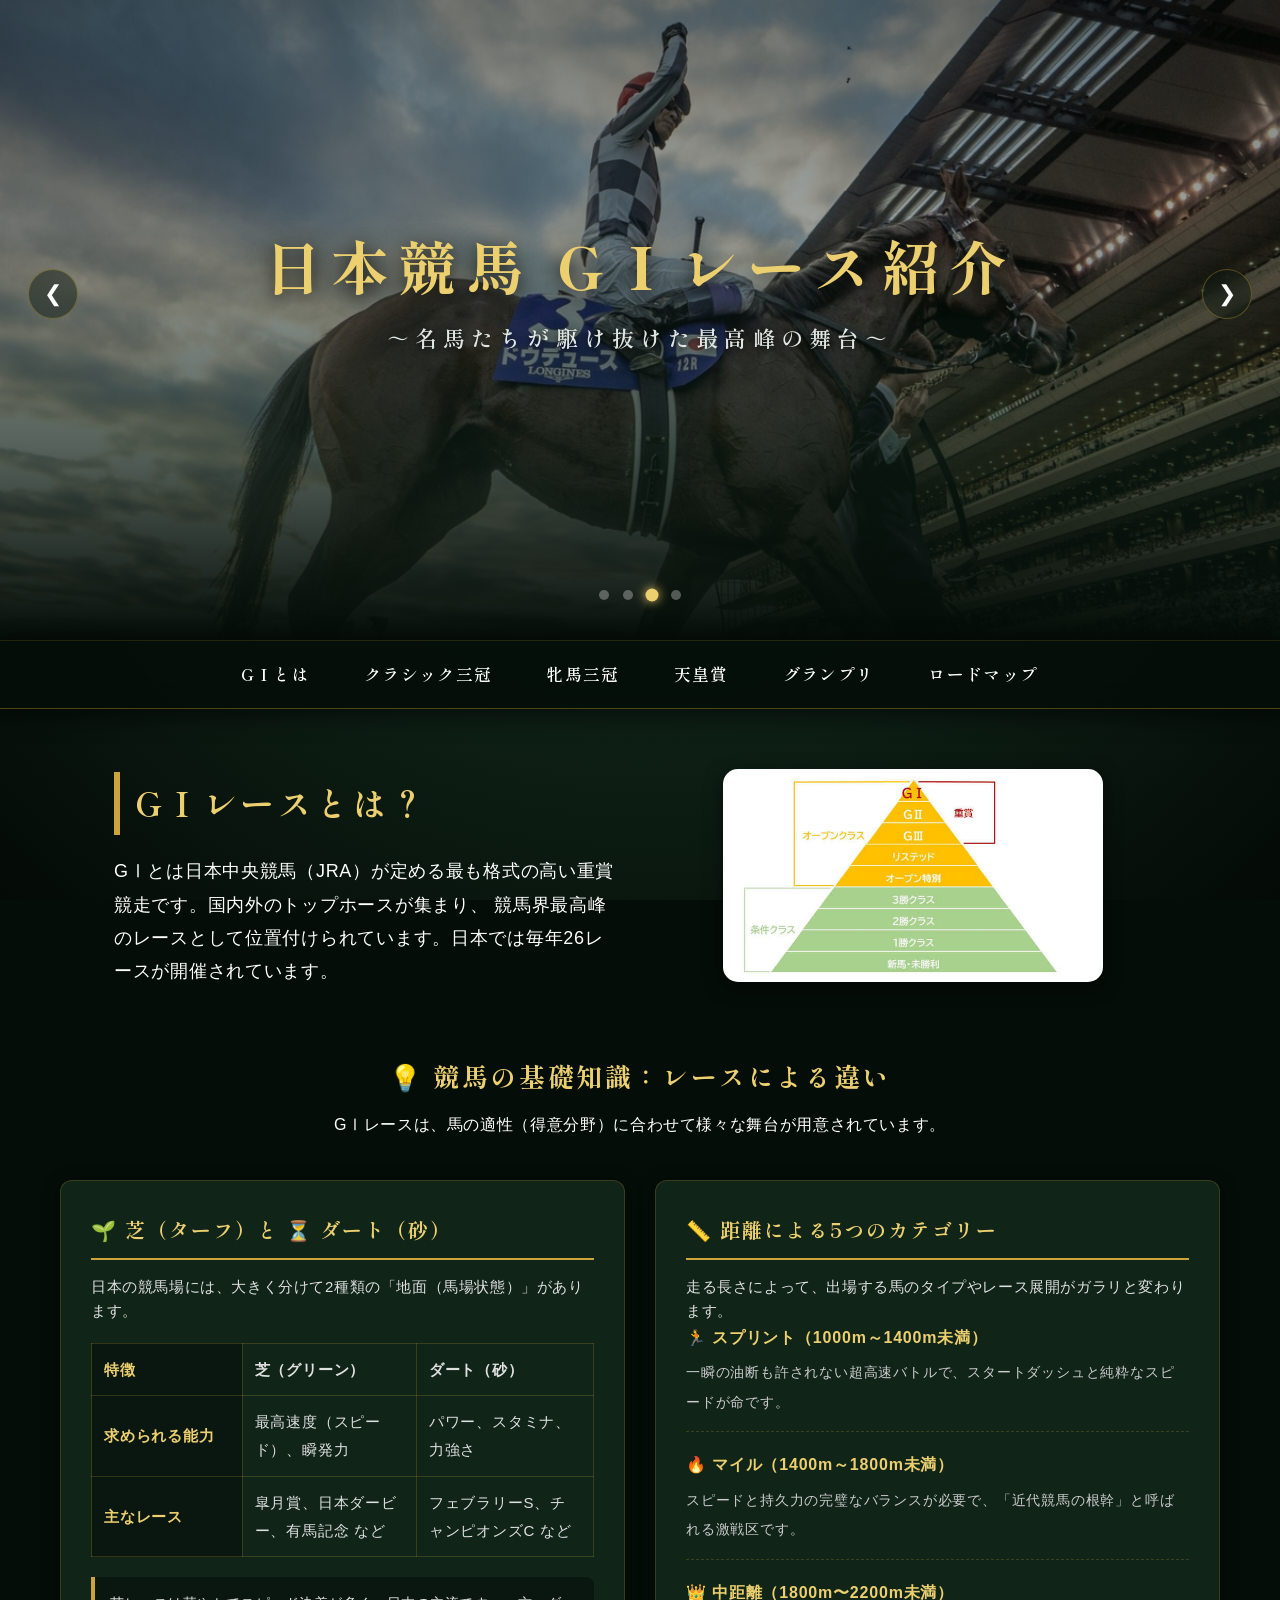
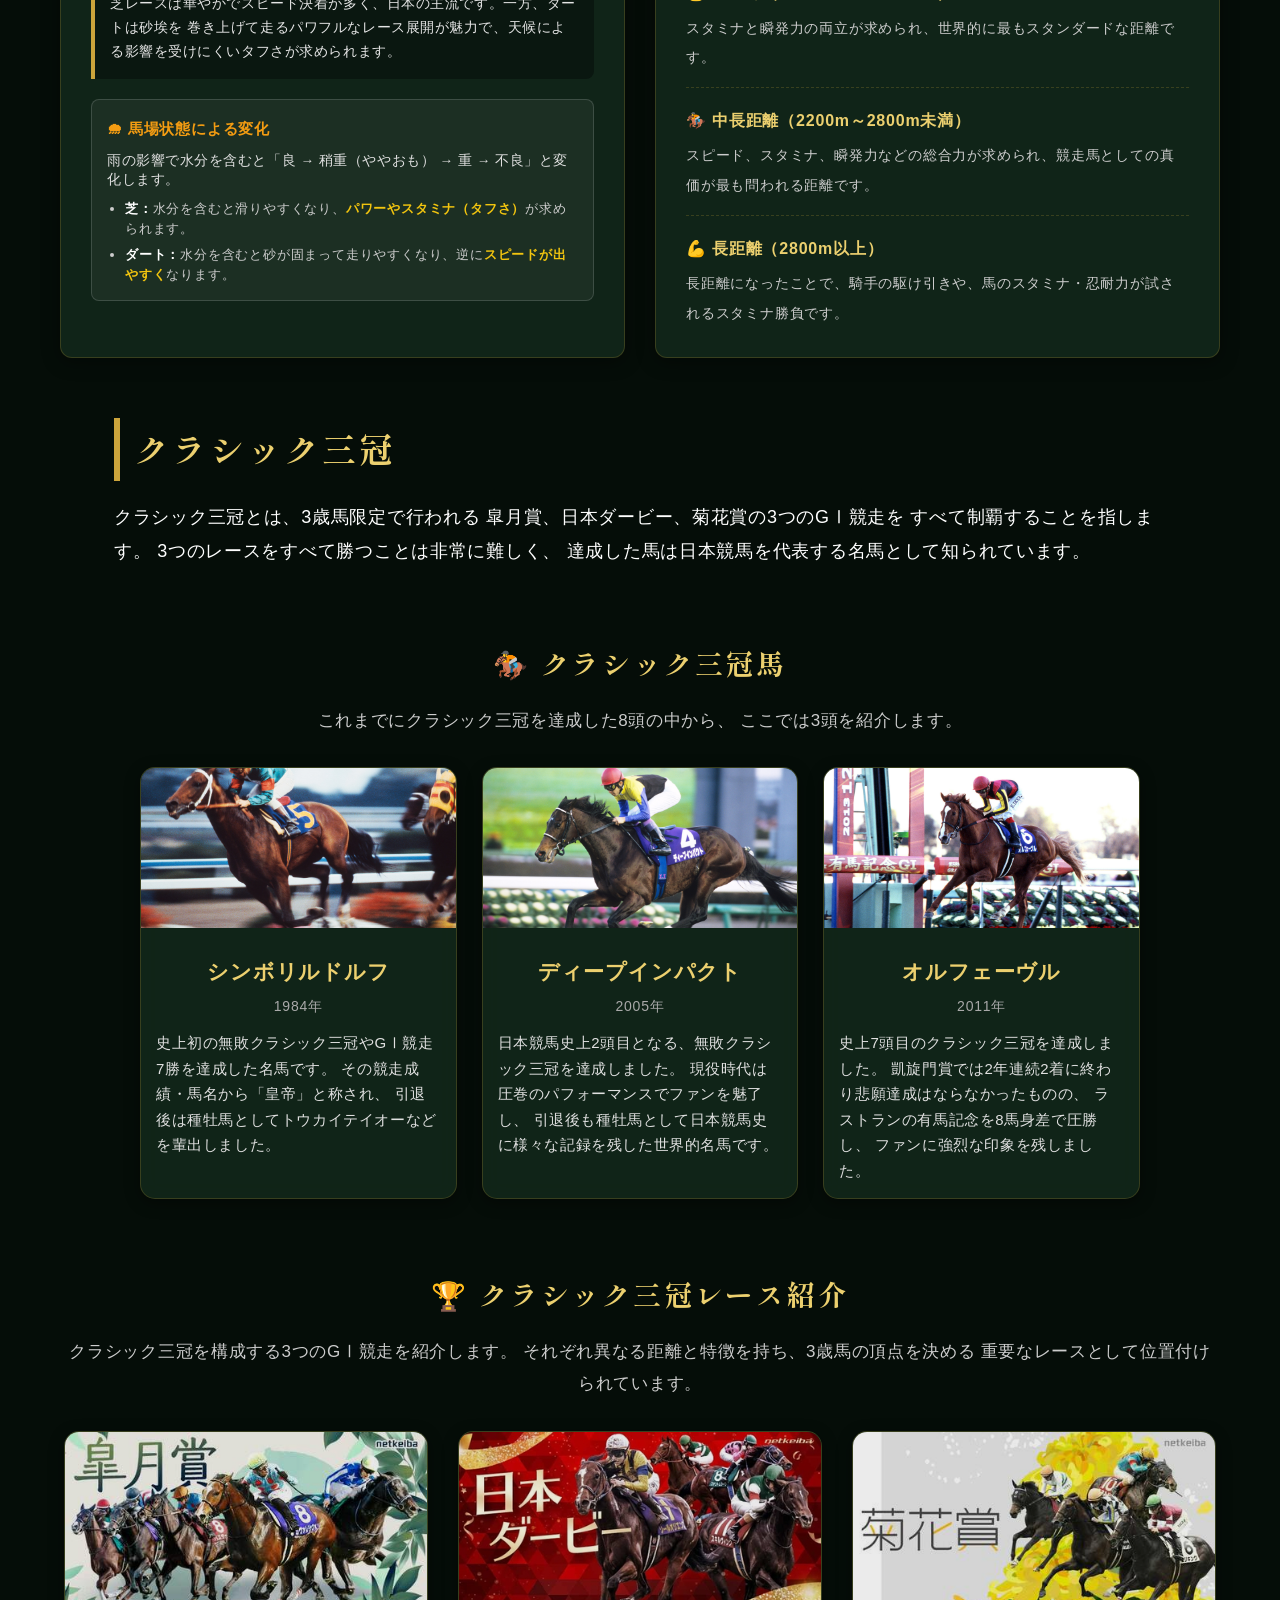
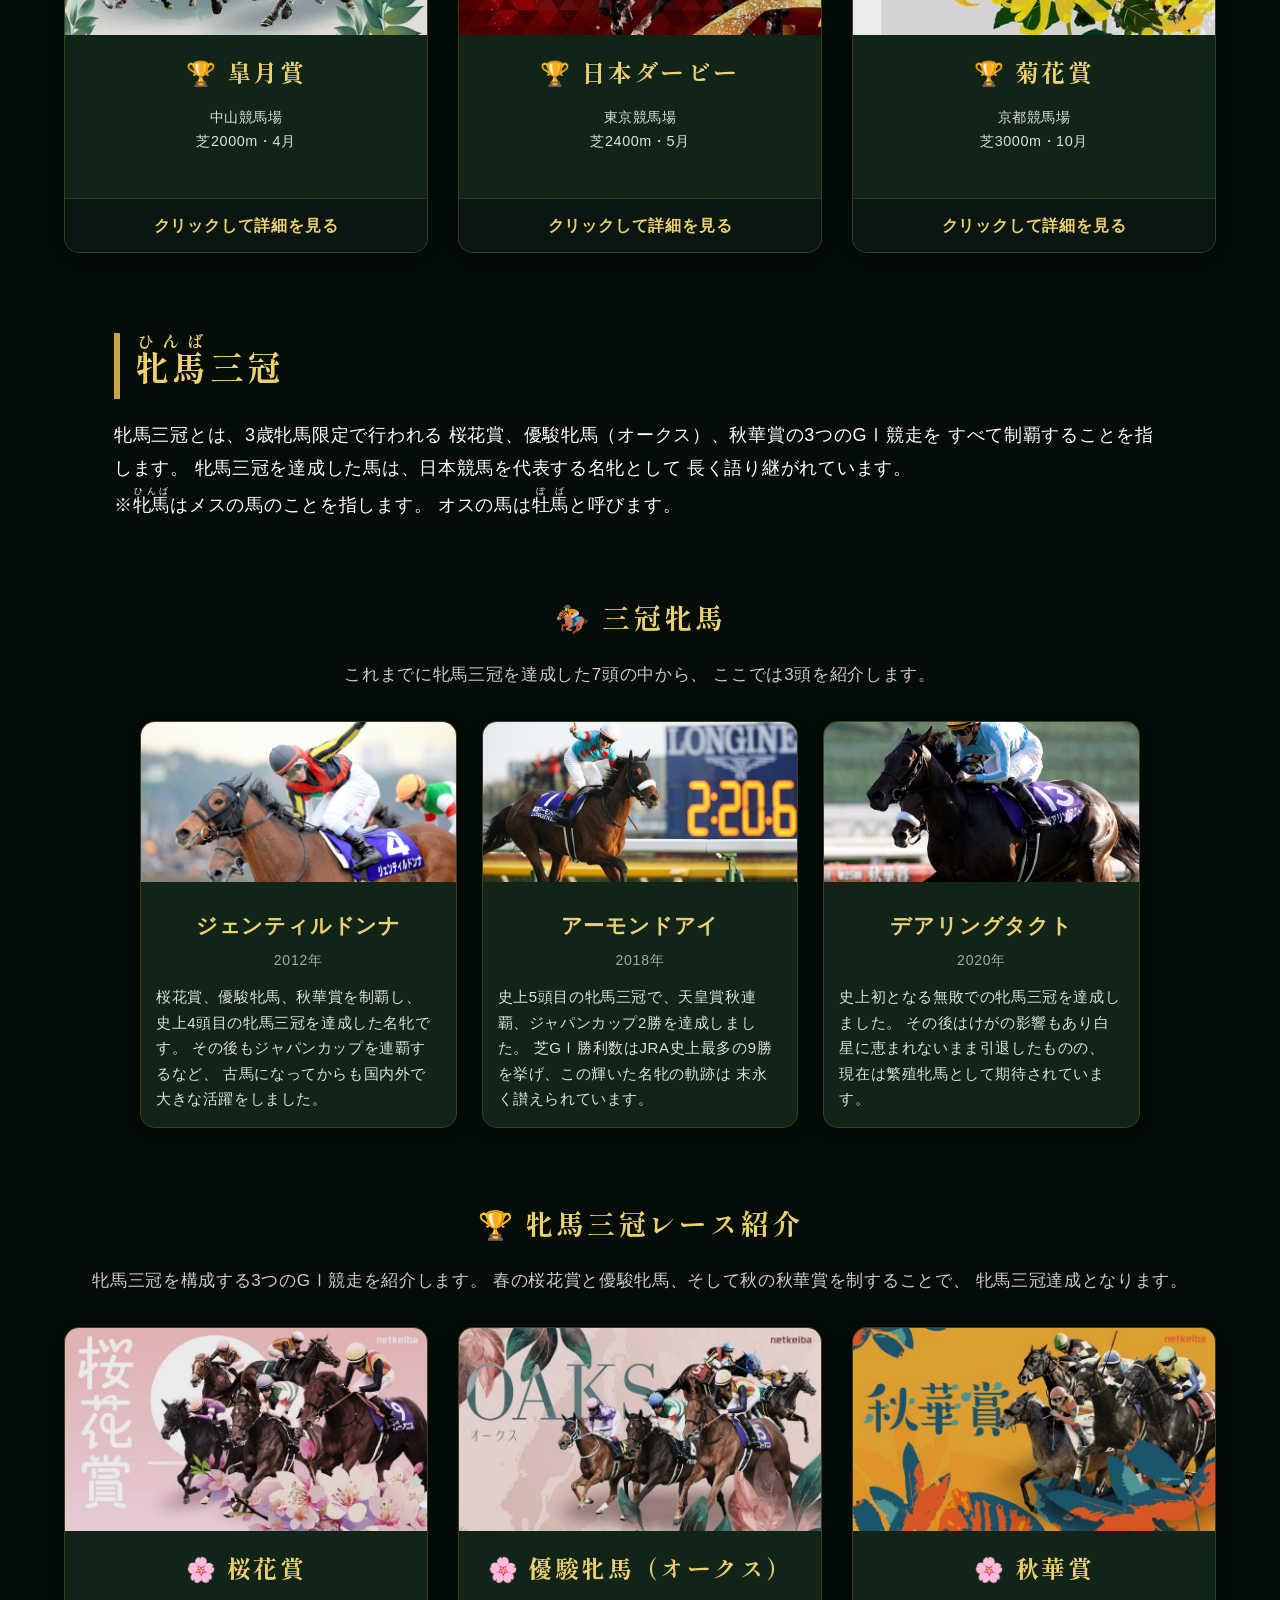
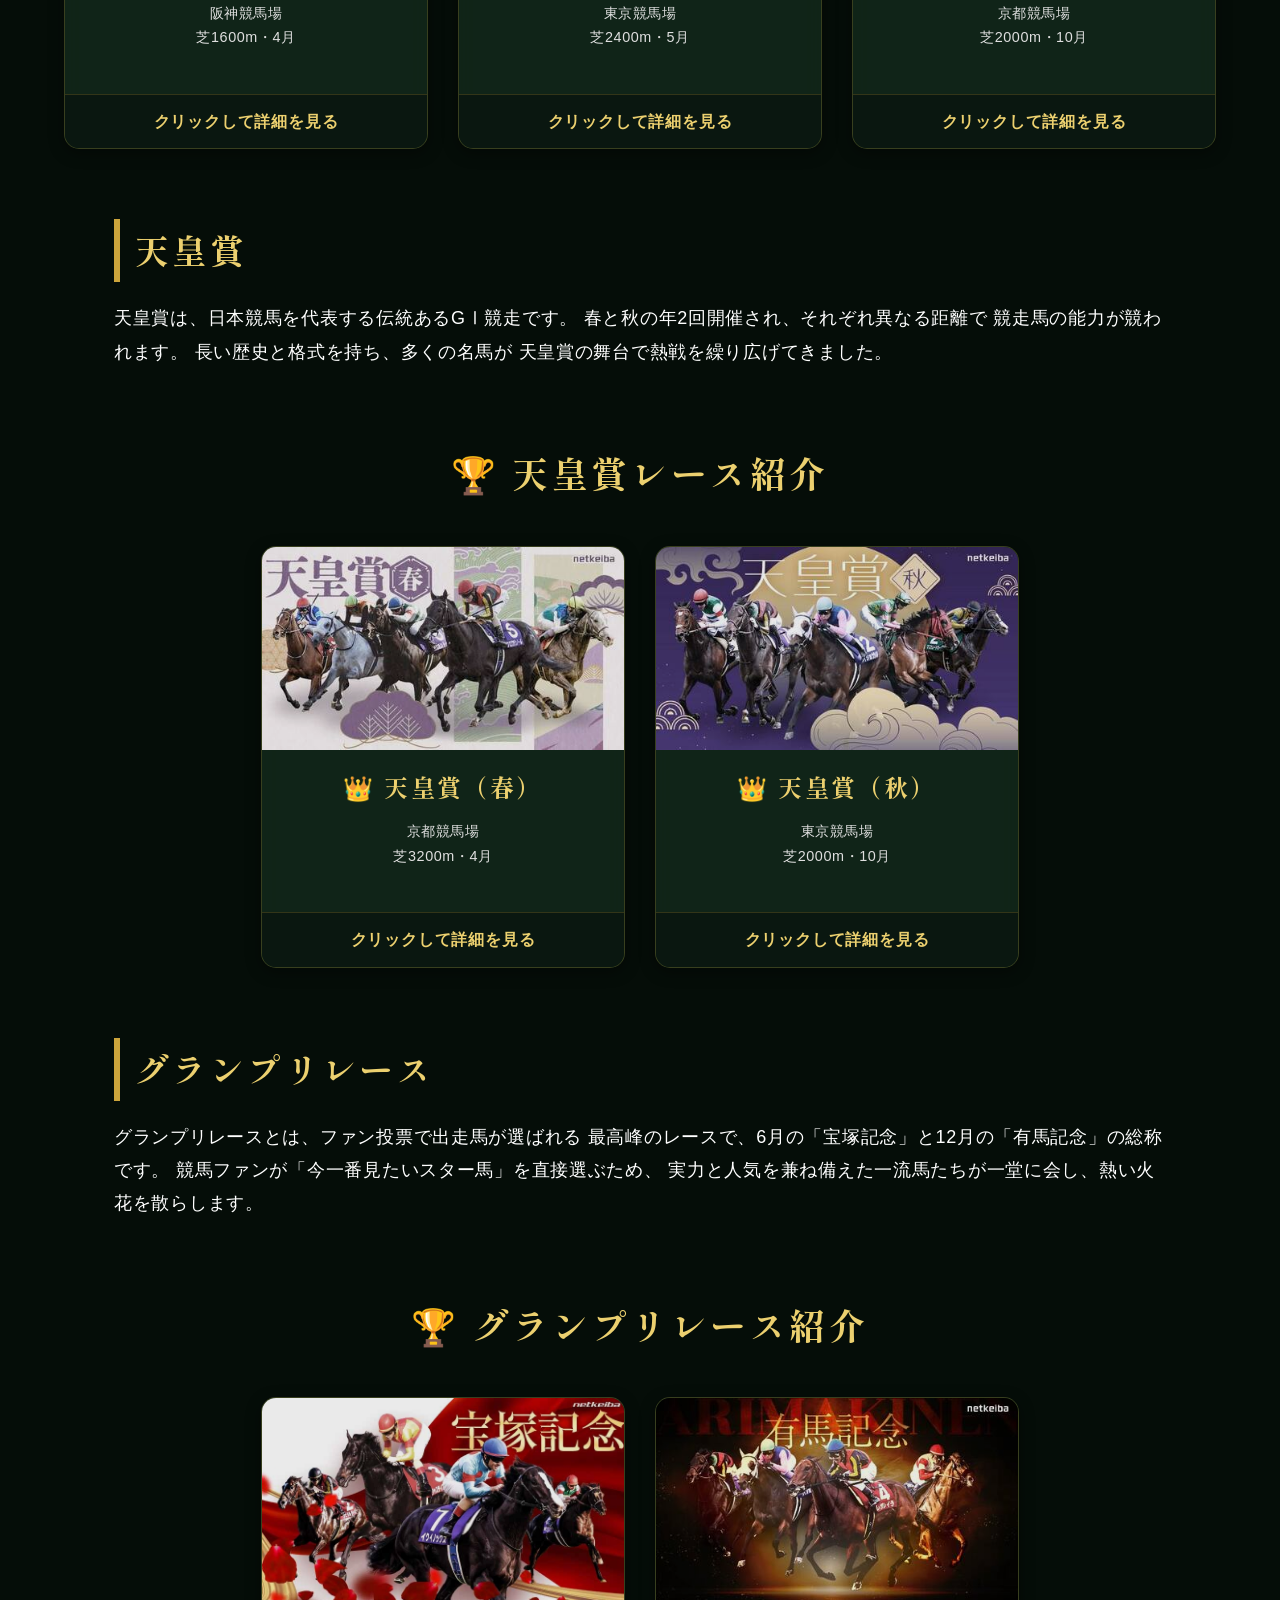
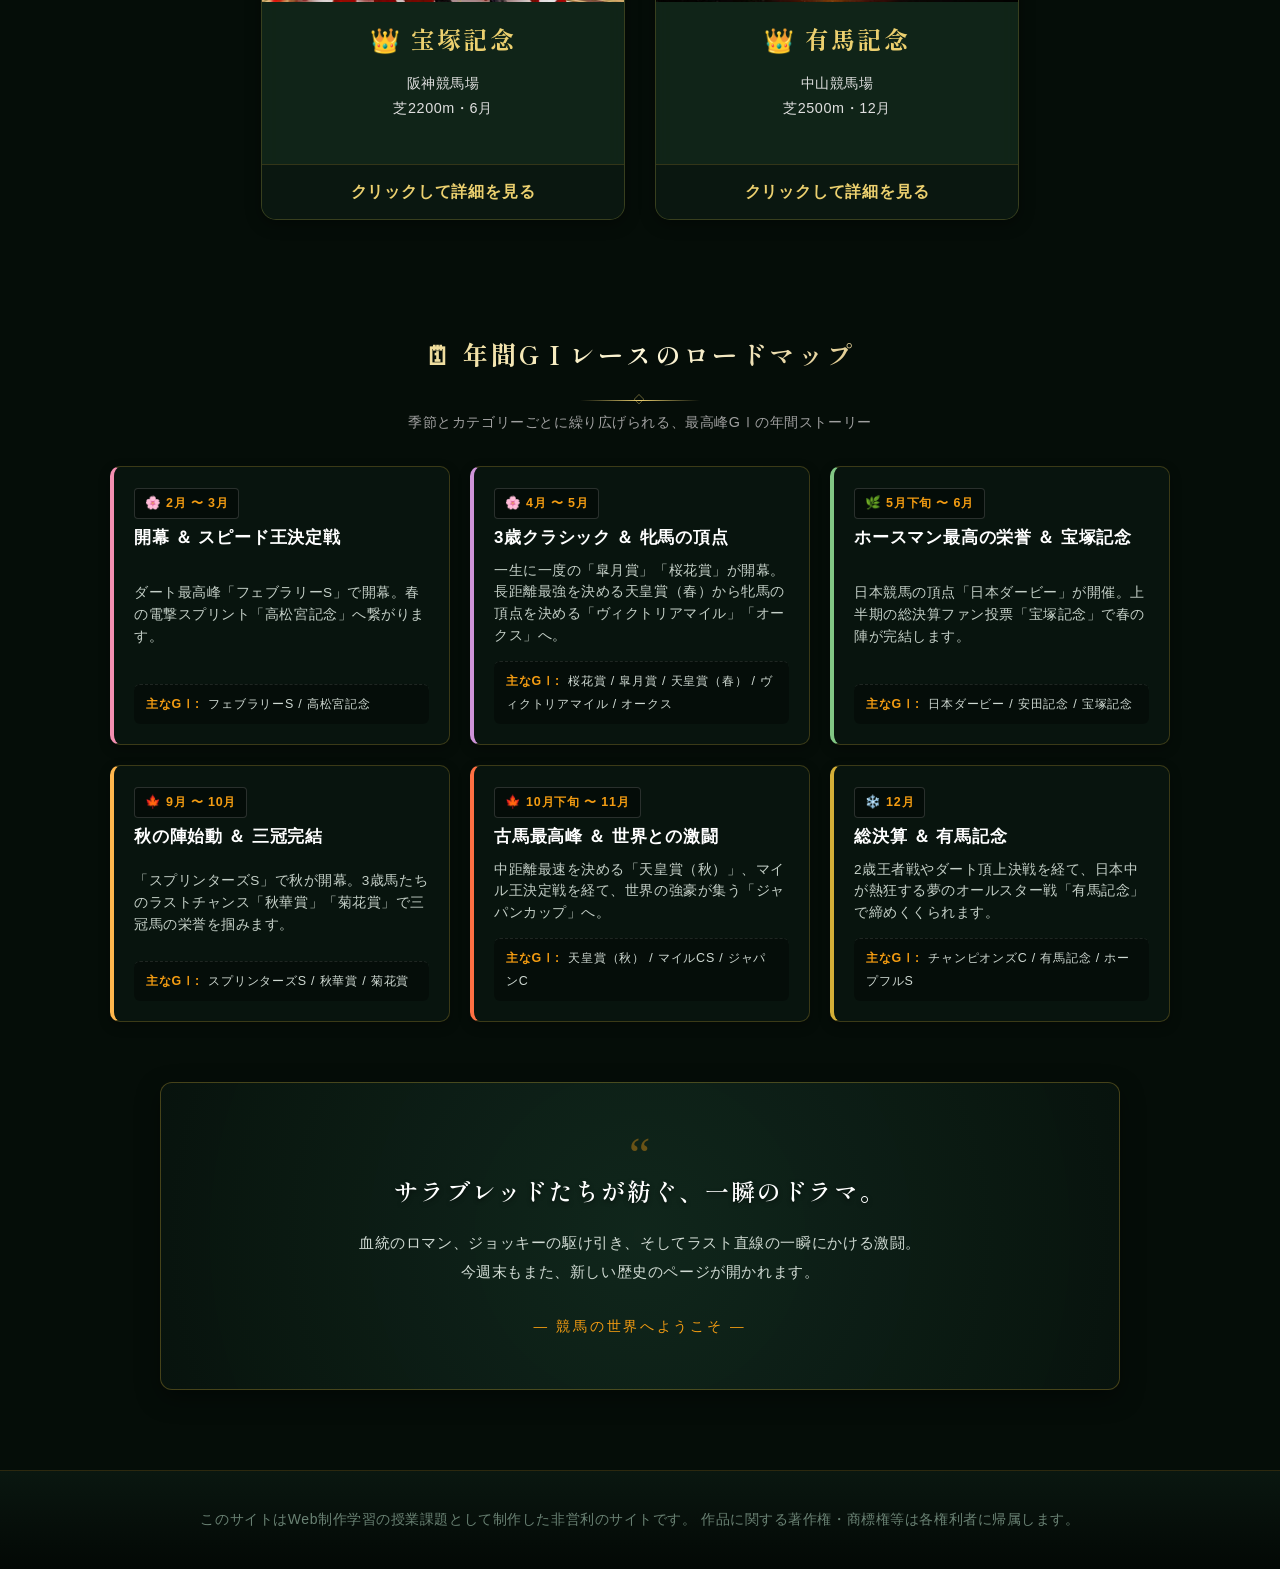
==== commit b1259f24: "Add files via upload" ====
--- a/index.html
+++ b/index.html
@@ -4,6 +4,7 @@
 <meta charset="UTF-8">
 <meta name="viewport" content="width=device-width, initial-scale=1.0">
 <title>日本競馬 GⅠレース紹介</title>
+<link href="https://fonts.googleapis.com/css2?family=Shippori+Mincho:wght@600;800&display=swap" rel="stylesheet">
 <link rel="stylesheet" href="style.css">
 <link rel="stylesheet" href="style2.css">
 </head>
@@ -56,6 +57,7 @@
         <li><a href="#tripleCrown">牝馬三冠</a></li>
         <li><a href="#tenno">天皇賞</a></li>
         <li><a href="#Guranpuri">グランプリ</a></li>
+        <li><a href="#map">ロードマップ</a></li>
     </ul>
 </nav>
 
@@ -102,7 +104,7 @@
                 </tr>
                 <tr>
                     <th>主なレース</th>
-                    <td>皐月賞、日本ダービー、ジャパンC など</td>
+                    <td>皐月賞、日本ダービー、有馬記念 など</td>
                     <td>フェブラリーS、チャンピオンズC など</td>
                 </tr>
             </table>
@@ -110,11 +112,20 @@
                 芝レースは華やかでスピード決着が多く、日本の主流です。一方、ダートは砂埃を
                 巻き上げて走るパワフルなレース展開が魅力で、天候による影響を受けにくいタフさが求められます。
             </p>
+            <!-- 馬場状態のワンポイント解説 -->
+            <div class="baba-info-box">
+                <h4>🌧 馬場状態による変化</h4>
+                <p class="baba-desc">雨の影響で水分を含むと「良 → 稍重（ややおも） → 重 → 不良」と変化します。</p>
+                <ul class="baba-list">
+                    <li><strong>芝：</strong>水分を含むと滑りやすくなり、<b>パワーやスタミナ（タフさ）</b>が求められます。</li>
+                    <li><strong>ダート：</strong>水分を含むと砂が固まって走りやすくなり、逆に<b>スピードが出やすく</b>なります。</li>
+                </ul>
+            </div>
         </div>
 
         <!-- 距離カテゴリーの解説リスト -->
         <div class="knowledgeCard">
-            <h3>📏 距離による4つのカテゴリー</h3>
+            <h3>📏 距離による5つのカテゴリー</h3>
             <p class="knowledgeIntro">走る長さによって、出場する馬のタイプやレース展開がガラリと変わります。</p>
             
             <ul class="distanceList">
@@ -438,6 +449,96 @@
     </div>
 </section>
 
+<!-- 年間GⅠレーススケジュール（6ステップ・完全版） -->
+<section class="gi-timeline-section scrollReveal" id="map">
+    <h3 class="section-title">🗓 年間GⅠレースのロードマップ</h3>
+    <p class="section-subtitle">季節とカテゴリーごとに繰り広げられる、最高峰GⅠの年間ストーリー</p>
+    
+    <div class="timeline-container">
+        <!-- 1. 春のダート＆短距離 -->
+        <div class="timeline-card step-1">
+            <div class="timeline-header">
+                <span class="season-badge">🌸 2月 〜 3月</span>
+                <h4>開幕 ＆ スピード王決定戦</h4>
+            </div>
+            <p class="timeline-summary">ダート最高峰「フェブラリーS」で開幕。春の電撃スプリント「高松宮記念」へ繋がります。</p>
+            <div class="timeline-races">
+                <span>主なGⅠ:</span> フェブラリーS / 高松宮記念
+            </div>
+        </div>
+
+        <!-- 2. 春のクラシック＆牝馬 -->
+        <div class="timeline-card step-2">
+            <div class="timeline-header">
+                <span class="season-badge">🌸 4月 〜 5月</span>
+                <h4>3歳クラシック ＆ 牝馬の頂点</h4>
+            </div>
+            <p class="timeline-summary">一生に一度の「皐月賞」「桜花賞」が開幕。長距離最強を決める天皇賞（春）から牝馬の頂点を決める「ヴィクトリアマイル」「オークス」へ。</p>
+            <div class="timeline-races">
+                <span>主なGⅠ:</span> 桜花賞 / 皐月賞 / 天皇賞（春） / ヴィクトリアマイル / オークス
+            </div>
+        </div>
+
+        <!-- 3. 春の頂点＆グランプリ -->
+        <div class="timeline-card step-3">
+            <div class="timeline-header">
+                <span class="season-badge">🌿 5月下旬 〜 6月</span>
+                <h4>ホースマン最高の栄誉 ＆ 宝塚記念</h4>
+            </div>
+            <p class="timeline-summary">日本競馬の頂点「日本ダービー」が開催。上半期の総決算ファン投票「宝塚記念」で春の陣が完結します。</p>
+            <div class="timeline-races">
+                <span>主なGⅠ:</span> 日本ダービー / 安田記念 / 宝塚記念
+            </div>
+        </div>
+
+        <!-- 4. 秋の電撃＆クラシック最終章 -->
+        <div class="timeline-card step-4">
+            <div class="timeline-header">
+                <span class="season-badge">🍁 9月 〜 10月</span>
+                <h4>秋の陣始動 ＆ 三冠完結</h4>
+            </div>
+            <p class="timeline-summary">「スプリンターズS」で秋が開幕。3歳馬たちのラストチャンス「秋華賞」「菊花賞」で三冠馬の栄誉を掴みます。</p>
+            <div class="timeline-races">
+                <span>主なGⅠ:</span> スプリンターズS / 秋華賞 / 菊花賞
+            </div>
+        </div>
+
+        <!-- 5. 秋の中長距離＆国際決戦 -->
+        <div class="timeline-card step-5">
+            <div class="timeline-header">
+                <span class="season-badge">🍁 10月下旬 〜 11月</span>
+                <h4>古馬最高峰 ＆ 世界との激闘</h4>
+            </div>
+            <p class="timeline-summary">中距離最速を決める「天皇賞（秋）」、マイル王決定戦を経て、世界の強豪が集う「ジャパンカップ」へ。</p>
+            <div class="timeline-races">
+                <span>主なGⅠ:</span> 天皇賞（秋） / マイルCS / ジャパンC
+            </div>
+        </div>
+
+        <!-- 6. 年末のグランドフィナーレ -->
+        <div class="timeline-card step-6">
+            <div class="timeline-header">
+                <span class="season-badge">❄️ 12月</span>
+                <h4>総決算 ＆ 有馬記念</h4>
+            </div>
+            <p class="timeline-summary">2歳王者戦やダート頂上決戦を経て、日本中が熱狂する夢のオールスター戦「有馬記念」で締めくくられます。</p>
+            <div class="timeline-races">
+                <span>主なGⅠ:</span> チャンピオンズC / 有馬記念 / ホープフルS
+            </div>
+        </div>
+    </div>
+</section>
+
+<!-- 締めの一言（クロージング） -->
+<section class="closing-message-section scrollReveal">
+    <div class="closing-inner">
+        <span class="closing-quote-icon">“</span>
+        <h3>サラブレッドたちが紡ぐ、一瞬のドラマ。</h3>
+        <p>血統のロマン、ジョッキーの駆け引き、そしてラスト直線の一瞬にかける激闘。<br>今週末もまた、新しい歴史のページが開かれます。</p>
+        <span class="closing-subtext">— 競馬の世界へようこそ —</span>
+    </div>
+</section>
+
 </main>
 
 <!-- ==========================================
--- a/style.css
+++ b/style.css
@@ -1,18 +1,25 @@
 /* ===================================================
-    カラーパレット設定：パターンA（JRAグリーン）
+   外部Webフォントの読み込み
+   =================================================== */
+@import url('https://fonts.googleapis.com/css2?family=Cinzel:wght@600;700;800&family=Noto+Serif+JP:wght@400;600;700&family=Shippori+Mincho:wght@600;800&display=swap');
+
+/* ===================================================
+   カラーパレット設定：パターンA（JRAグリーン）
    =================================================== */
 :root {
     --bg-color: #0d1e14;       /* 画面全体の背景 */
-    --card-bg: #162e20;        /* レースカードの背景 */
+    --card-bg: rgba(20, 44, 30, 0.75); /* レースカードの背景（ガラス風透明度） */
     --text-color: #ffffff;     /* 通常の文字 */
     --sub-text: #d1d5db;        /* 説明文・補足テキスト */
-    --main-color: #ecd06f;     /* 見出し */
-    --accent-color: #cca43b;   /* ボタンや電撃カウンター */
-    --border-color: #234431;   /* 背景に馴染む枠線 */
+    --main-color: #ecd06f;     /* 見出し（ゴールド） */
+    --accent-color: #cca43b;   /* ボタンやアクセント */
+    --border-color: rgba(212, 175, 55, 0.2); /* 金色ベースの枠線 */
+    --gold-line: rgba(212, 175, 55, 0.35); /* 高級感を出す金色ライン */
+    --gold-gradient: linear-gradient(135deg, rgba(236, 208, 111, 0.4) 0%, rgba(204, 164, 59, 0.1) 50%, rgba(236, 208, 111, 0.4) 100%);
 }
 
 /* ==========================================
-    全体・共通設定
+   全体・共通・背景グラデーション＋質感テクスチャ
    ========================================== */
 *{
     margin:0;
@@ -26,117 +33,219 @@
 }
 
 body{
-    font-family:"Yu Gothic","Meiryo",sans-serif;
-    background:var(--bg-color);
+    font-family: "Yu Gothic Medium", "游ゴシック Medium", YuGothic, "ヒラギノ角ゴ Pro W3", "Meiryo", sans-serif;
+    background-color: #050d08;
+    background-image: 
+        radial-gradient(circle at 50% 25%, rgba(26, 58, 38, 0.8) 0%, rgba(13, 30, 20, 0.95) 60%, rgba(4, 10, 6, 1) 100%),
+        repeating-radial-gradient(circle at 50% 50%, rgba(255, 255, 255, 0.012) 0, rgba(255, 255, 255, 0.012) 1px, transparent 2px, transparent 4px);
+    background-attachment: fixed;
+    background-size: 100% 100%, 6px 6px;
     color:var(--text-color);
-    line-height:1.8;
+    line-height:1.85;
+    letter-spacing: 0.05em;
+    -webkit-font-smoothing: antialiased;
+}
+
+h1, h2, h3, .section-title, .intro-card h3 {
+    font-family: 'Shippori Mincho', 'Noto Serif JP', "Yu Mincho", "游明朝", serif;
+    letter-spacing: 0.1em;
+    font-weight: 700;
+}
+
+/* 2. 見出し（.section-title）ゴールド煌めき（確定解決版） */
+.section-title,
+.gi-timeline-section .section-title {
+    font-size: 2.2rem;
+    text-align: center;
+    margin-top: 30px;
+    margin-bottom: 50px;
+    position: relative;
+    padding-bottom: 24px;
+    display: block; /* 描画領域を明確化 */
+    
+    /* 金色の文字グラデーション */
+    background: linear-gradient(
+        110deg,
+        #cca43b 0%,
+        #ecd06f 25%,
+        #ffffff 50%,
+        #ecd06f 75%,
+        #cca43b 100%
+    ) !important;
+    background-size: 200% auto !important;
+    
+    /* テキスト切り抜きの強力な適用 */
+    background-clip: text !important;
+    -webkit-background-clip: text !important;
+    -webkit-text-fill-color: transparent !important;
+    color: transparent !important;
+    
+    animation: goldShine 6s linear infinite;
+}
+
+@keyframes goldShine {
+    0% { background-position: 200% center; }
+    100% { background-position: -200% center; }
+}
+
+/* タイトル下線と中央のダイヤモンドモチーフ */
+/* タイトル下線（ライン） */
+.section-title::after {
+    content: '';
+    position: absolute;
+    bottom: 0;
+    left: 50%;
+    transform: translateX(-50%);
+    width: 120px;
+    height: 1px;
+    background: linear-gradient(90deg, transparent, var(--main-color), transparent);
+}
+
+/* 中央のダイヤモンドモチーフ（黒い四角の背景を消し、透過処理に修正） */
+.section-title::before {
+    content: '◇';
+    position: absolute;
+    bottom: -7px;
+    left: 50%;
+    transform: translateX(-50%);
+    font-size: 10px;
+    color: var(--main-color);
+    background: transparent !important; /* 黒い四角の背景を完全に削除 */
+    -webkit-text-fill-color: var(--main-color) !important; /* ◇マークの色を正しく復活 */
+    padding: 0 6px;
+    z-index: 1;
+}
+
+.num-text, .race-date, .race-distance {
+    font-family: 'Cinzel', 'Shippori Mincho', serif;
+    font-weight: 700;
+    letter-spacing: 0.08em;
+}
+
+p, .menuCard p {
+    letter-spacing: 0.04em;
+    line-height: 1.85;
+}
+
+.gold-divider {
+    height: 1px;
+    width: 100%;
+    max-width: 800px;
+    margin: 80px auto;
+    background: linear-gradient(90deg, transparent, rgba(236, 208, 111, 0.5), transparent);
 }
 
 /* ==========================================
-    メインビジュアル（ヒーローヘッダー）
+   メインビジュアル
    ========================================== */
 .hero{
     position:relative;
     width:100%;
-    height:600px;
+    height:640px;
     overflow:hidden;
-    background-size:cover;
-    background-position:center 17%;
-    background-repeat:no-repeat;
-    transition:background-image .5s ease;
-}
-
-/* 4枚の画像を横一列に並べるための設定 */
+    margin-bottom: 0;
+}
+
 .heroSlider {
     display: flex;
     width: 500%;
     height: 100%;
-    transition: transform 0.8s ease-in-out;
-}
-
-/* 1枚1枚のスライドの大きさを固定 */
+    transition: transform 0.8s cubic-bezier(0.25, 1, 0.5, 1);
+}
+
 .slide {
     width: 100%;
     height: 100%;
     background-size: cover;
-    background-position: center 17%;
+    background-position: center 20%;
     background-repeat: no-repeat;
     object-fit: cover;
 }
 
-/* 画像の上に薄い黒のモヤをかけて文字を読みやすくするレイヤー */
 .heroOverlay{
     position:absolute;
     inset:0;
-    background:rgba(13, 30, 20, 0.45); 
-}
-
-/* メイン画像の中央に配置するタイトル文字 */
+    background: linear-gradient(
+        180deg, 
+        rgba(5, 13, 8, 0.55) 0%, 
+        rgba(10, 23, 16, 0.4) 35%,
+        rgba(13, 30, 20, 0.7) 70%, 
+        rgba(5, 13, 8, 1) 100%
+    );
+    z-index: 1;
+    pointer-events: none;
+}
+
 .heroText{
     position:absolute;
-    top:50%;
+    top:46%;
     left:50%;
     transform:translate(-50%,-50%);
     width:100%;
     text-align:center;
     color:white;
     z-index:2;
+    padding: 0 20px;
 }
 
 .heroText h1{
-    font-size:56px;
-    margin-bottom:15px;
+    font-family: 'Shippori Mincho', 'Noto Serif JP', serif;
+    font-size:58px;
+    margin-bottom:16px;
     color: var(--main-color); 
-    text-shadow:2px 2px 12px rgba(0,0,0,.9);
+    text-shadow: 0 4px 20px rgba(0, 0, 0, 0.95), 0 0 30px rgba(236, 208, 111, 0.25);
+    font-weight: 800;
+    letter-spacing: 0.16em;
+    line-height: 1.2;
 }
 
 .heroText p{
-    font-size:24px;
-    letter-spacing:2px;
-}
-
-/* スライダーの「前へ」「次へ」矢印ボタン */
+    font-size:22px;
+    letter-spacing:0.28em;
+    color: #e0e6e2;
+    font-family: 'Shippori Mincho', 'Noto Serif JP', serif;
+    font-weight: 600;
+    text-shadow: 0 2px 10px rgba(0, 0, 0, 0.9);
+}
+
 .prev,
 .next{
     position:absolute;
-    top:50%;
+    top:46%;
     transform:translateY(-50%);
-    width:42px;
-    height:42px;
-    border:none;
+    width:50px;
+    height:50px;
+    border: 1px solid rgba(212, 175, 55, 0.35);
     border-radius:50%;
-    background:rgba(255,255,255,.15);
+    background: rgba(8, 20, 14, 0.45);
+    backdrop-filter: blur(8px);
+    -webkit-backdrop-filter: blur(8px);
     color: #fff;
     font-size:22px;
     cursor:pointer;
     z-index:3;
-    transition:.3s;
-}
-
-.prev{
-    left:20px;
-}
-
-.next{
-    right:20px;
-}
-
-/* 矢印ボタンにホバーした時の演出 */
+    transition: all .35s cubic-bezier(0.25, 1, 0.5, 1);
+}
+
+.prev{ left:28px; }
+.next{ right:28px; }
+
 .prev:hover,
 .next:hover{
-    background:var(--accent-color); 
-    color: #111; 
-    transform:translateY(-50%) scale(1.05);
-}
-
-/* スライダー下部にある現在地を示すドットの並び */
+    background: var(--accent-color); 
+    color: #0d1e14; 
+    border-color: var(--main-color);
+    transform: translateY(-50%) scale(1.12);
+    box-shadow: 0 0 20px rgba(204, 164, 59, 0.6);
+}
+
 .dots{
     position:absolute;
-    bottom:25px;
+    bottom:40px;
     left:50%;
     transform:translateX(-50%);
     display:flex;
-    gap:12px;
+    gap:14px;
     z-index:3;
 }
 
@@ -145,191 +254,327 @@
     height:10px;
     border-radius:50%;
     background:rgba(255,255,255,.3);
-    transition:.3s;
+    transition: all .3s ease;
     cursor:pointer;
 }
 
-/* 現在表示中のスライドに対応するドットの強調表示 */
 .dot.active{
     background:var(--main-color);
-    transform:scale(1.2);
-}
-
+    transform:scale(1.3);
+    box-shadow: 0 0 8px var(--main-color);
+}
 
 /* ==========================================
-    ナビゲーションメニュー
+   ナビゲーションメニュー
    ========================================== */
 nav{
-    background: #0a1710; 
-    border-bottom:1px solid var(--border-color);
-}
-
-/* メニューのリンクを中央に横並びにする設定 */
+    background: rgba(5, 13, 8, 0.88) !important;
+    backdrop-filter: blur(12px);
+    -webkit-backdrop-filter: blur(12px);
+    border-bottom: 1px solid var(--gold-line);
+    border-top: 1px solid rgba(212, 175, 55, 0.15);
+    box-shadow: 0 6px 25px rgba(0, 0, 0, 0.6);
+    position: sticky;
+    top: 0;
+    z-index: 100;
+}
+
 nav ul{
     list-style:none;
     display:flex;
     justify-content:center;
 }
 
-nav li{
-    margin:0 20px;
-}
+nav li{ margin:0 15px; }
 
 nav a{
     display:block;
-    padding:18px;
+    padding:18px 12px;
     text-decoration:none;
     color:var(--text-color);
-    font-weight:bold;
-    transition:.3s;
-}
-
-/* メニューにカーソルを乗せた時の設定 */
+    font-family: 'Shippori Mincho', 'Noto Serif JP', serif;
+    font-size: 1.05rem;
+    font-weight:600;
+    letter-spacing: 0.08em;
+    position: relative;
+    transition: color .3s ease, transform .3s ease;
+}
+
+nav a::after {
+    content: '';
+    position: absolute;
+    bottom: 8px;
+    left: 50%;
+    width: 0;
+    height: 2px;
+    background: linear-gradient(90deg, transparent, var(--main-color), transparent);
+    transition: all 0.3s ease;
+    transform: translateX(-50%);
+}
+
 nav a:hover{
     color:var(--main-color); 
-}
-
+    text-shadow: 0 0 12px rgba(236, 208, 111, 0.4);
+}
+
+nav a:hover::after{ width: 85%; }
 
 /* ==========================================
-    レスポンシブ：トップページ共通
+   3. ガラスモーフィズム & カード共通スタイル
    ========================================== */
-@media(max-width:900px){
-
-    .heroText h1{
-        font-size:40px;
-    }
-
-    /* 画面が狭くなったら左右並びを縦並びに切り替える */
-    .intro{
-        flex-direction:column;
-    }
-
-    nav ul{
-        flex-wrap:wrap;
-    }
+.intro {
+    display: flex;
+    gap: 32px;
+    max-width: 1100px;
+    margin: 80px auto;
+    padding: 0 24px;
+}
+
+.intro-card,
+.menuCard,
+.horseCard {
+    background: rgba(18, 40, 27, 0.65);
+    border: 1px solid rgba(212, 175, 55, 0.25);
+    border-radius: 14px;
+    backdrop-filter: blur(10px);
+    -webkit-backdrop-filter: blur(10px);
+    position: relative;
+    overflow: hidden;
+    /* 3. 繊細な内側の白ハイライト＋外側のダブル枠線 */
+    box-shadow: 
+        inset 0 1px 1px rgba(255, 255, 255, 0.15),
+        0 10px 30px rgba(0, 0, 0, 0.45);
+    transition: transform 0.4s cubic-bezier(0.165, 0.84, 0.44, 1), 
+                border-color 0.4s ease, 
+                box-shadow 0.4s ease !important;
+}
+
+.intro-card {
+    flex: 1;
+    padding: 36px 32px;
+}
+
+/* シャイン光線アニメーション */
+.intro-card::before,
+.menuCard::before {
+    content: '';
+    position: absolute;
+    top: 0;
+    left: -100%;
+    width: 60%;
+    height: 100%;
+    background: linear-gradient(
+        90deg,
+        transparent,
+        rgba(255, 255, 255, 0.12),
+        transparent
+    );
+    transform: skewX(-25deg);
+    transition: none;
+    pointer-events: none;
+    z-index: 5;
+}
+
+.intro-card:hover::before,
+.raceMenu:hover .menuCard::before,
+.menuCard:hover::before {
+    left: 160%;
+    transition: left 0.75s ease-in-out;
+}
+
+/* 3. ホバー時の極上光沢・ゴールドオーラ */
+.intro-card:hover,
+.raceMenu:hover .menuCard,
+.menuCard:hover,
+.horseCard:hover {
+    border-color: rgba(236, 208, 111, 0.75);
+    box-shadow: 
+        inset 0 1px 2px rgba(255, 255, 255, 0.3),
+        0 16px 40px rgba(0, 0, 0, 0.6),
+        0 0 25px rgba(236, 208, 111, 0.25);
+    transform: translateY(-8px);
+}
+
+.intro-card h3 {
+    font-size: 1.35rem;
+    color: var(--main-color);
+    border-bottom: 1px dashed rgba(212, 175, 55, 0.3);
+    padding-bottom: 14px;
+    margin-bottom: 22px;
 }
 
 /* ==========================================
-    補助コンポーネント（ページトップ・スクロール演出）
+   レース一覧カード
    ========================================== */
-/* 画面右下に常駐する「▲」ボタン（最初は消しておく） */
+.raceContainer, .menuContainer {
+    display: grid;
+    grid-template-columns: repeat(auto-fit, minmax(300px, 1fr));
+    gap: 32px;
+    max-width: 1100px;
+    margin: 60px auto 100px;
+    padding: 0 24px;
+}
+
+.menuCard {
+    height: 100%;
+    display: flex;
+    flex-direction: column;
+}
+
+.menuCard .img-wrapper,
+.menuCard > a {
+    overflow: hidden;
+    display: block;
+    position: relative;
+}
+
+.menuCard img {
+    width: 100%;
+    height: 195px;
+    object-fit: cover;
+    transition: transform 0.6s cubic-bezier(0.165, 0.84, 0.44, 1), filter 0.5s ease;
+    filter: brightness(0.92);
+}
+
+.raceMenu:hover .menuCard img,
+.menuCard:hover img {
+    transform: scale(1.08);
+    filter: brightness(1.05);
+}
+
+.menuCard h3 {
+    font-size: 1.25rem;
+    color: #ffffff;
+    margin: 22px 20px 10px;
+    transition: color 0.3s ease;
+}
+
+.raceMenu:hover .menuCard h3,
+.menuCard:hover h3 {
+    color: var(--main-color);
+}
+
+.menuCard p {
+    font-size: 0.9rem;
+    color: var(--sub-text);
+    margin: 0 20px 24px;
+    line-height: 1.7;
+}
+
+/* ==========================================
+   補助コンポーネント・エフェクト
+   ========================================== */
 #pageTopBtn {
     position: fixed;
-    bottom: 20px;
-    right: 20px;
+    bottom: 30px;
+    right: 30px;
     width: 50px;
     height: 50px;
     border-radius: 50%;
-    background-color: var(--accent-color); 
+    background: rgba(204, 164, 59, 0.9);
+    backdrop-filter: blur(6px);
     color: #111;
-    border: none;
+    border: 1px solid var(--main-color);
     cursor: pointer;
-    box-shadow: 0 4px 12px rgba(0,0,0,0.5);
+    box-shadow: 0 6px 16px rgba(0,0,0,0.5);
     font-size: 18px;
-    transition: transform 0.3s, opacity 0.3s;
+    transition: all 0.35s ease;
     z-index: 100;
     opacity: 0;
     pointer-events: none;
 }
 
-/* ある程度スクロールしたらJavaScriptで表示させるためのクラス */
 #pageTopBtn.show {
     opacity: 1;
     pointer-events: auto;
 }
 
 #pageTopBtn:hover {
-    transform: scale(1.1);
+    transform: scale(1.15) translateY(-3px);
     background-color: var(--main-color);
-}
-
-/* 下からふわっと浮き上がってくるスクロール演出用の初期状態 */
-.scrollReveal{
-    opacity:0;
-    transform:translateY(60px);
-    transition:
-        opacity .8s ease,
-        transform .8s ease;
-}
-
-/* 画面内に入ってきたらこのクラスをつけて表示させる */
-.scrollReveal.show{
-    opacity:1;
-    transform:translateY(0);
-}
-
-/* 三冠馬のカードが左から順番に時間差で表示されるようにするディレイ設定 */
-.horseCard:nth-child(1){
-    transition-delay:.2s;
-}
-
-.horseCard:nth-child(2){
-    transition-delay:.5s;
-}
-
-.horseCard:nth-child(3){
-    transition-delay:.8s;
-}
-    
-/* 詳細ページの簡易ヘッダー */
+    box-shadow: 0 0 20px rgba(236, 208, 111, 0.6);
+}
+
+/* ==========================================
+   三冠馬・三冠牝馬カード専用：滑らかな順番表示
+   ========================================== */
+
+/* イージング（cubic-bezier）をよりヌルッと滑らかな質感に調整 */
+.horseCard.scrollReveal {
+    opacity: 0;
+    transform: translateY(35px);
+    transition: opacity 1.1s cubic-bezier(0.22, 1, 0.36, 1), 
+                transform 1.1s cubic-bezier(0.22, 1, 0.36, 1) !important;
+}
+
+/* 画面内に入ったら元の位置へ */
+.horseCard.scrollReveal.show {
+    opacity: 1;
+    transform: translateY(0) !important;
+}
+
+/* 1頭目：0.15秒後に滑らかに開始 */
+.horseCard.scrollReveal.show:nth-of-type(1) {
+    transition-delay: 0.15s !important;
+}
+
+/* 2頭目：0.4秒後に追従 */
+.horseCard.scrollReveal.show:nth-of-type(2) {
+    transition-delay: 0.4s !important;
+}
+
+/* 3頭目：0.65秒後に追従 */
+.horseCard.scrollReveal.show:nth-of-type(3) {
+    transition-delay: 0.65s !important;
+}
+
+/* ==========================================
+   スクロールアニメーション（カード崩れ防止・安全版）
+   ========================================== */
+
 .subHeader {
-    background-color: #0a1710; 
+    background: linear-gradient(180deg, #07130c 0%, #0d1e14 100%) !important;
     color: white;
     text-align: center;
-    padding: 20px 10px;
-    box-shadow: 0 2px 8px rgba(0,0,0,0.4);
-    border-bottom: 1px solid var(--border-color);
+    padding: 32px 16px;
+    box-shadow: 0 4px 12px rgba(0,0,0,0.4);
+    border-bottom: 1px solid rgba(212, 175, 55, 0.25);
+    margin-bottom: 40px;
 }
 
 .subHeader h1 {
-    font-size: 24px;
-    letter-spacing: 1px;
+    font-size: 26px;
+    letter-spacing: 2px;
     color: var(--main-color);
 }
 
-/* ==========================================
-    フッターエリア
-   ========================================== */
 footer {
-    background-color: #050d08; 
+    background: linear-gradient(180deg, #0a1710 0%, #030805 100%) !important;
     color: #6a8274;    
     text-align: center;
-    padding: 20px 10px;
-    margin-top: 50px;
+    padding: 36px 16px;
+    margin-top: 80px;
     font-size: 14px;
-    border-top: 1px solid var(--border-color);
-}
-
-/* ==========================================
-    レコード達成時の電撃フラッシュ演出
-   ========================================== */
+    border-top: 1px solid rgba(212, 175, 55, 0.2);
+}
+
 .record-hit {
     color: var(--main-color); 
     font-weight: bold;
     display: inline-block;
     position: relative;
-    animation: 
-        lightning 0.4s ease-out forwards,
-        pop 0.3s ease-out forwards;
-}
-
-/*  電撃フラッシュ＆オーラが弾けるアニメーション */
+    animation: lightning 0.4s ease-out forwards, pop 0.3s ease-out forwards;
+}
+
 @keyframes lightning {
     0% {
         color: #ffffff;
         filter: brightness(2);
-        text-shadow: 
-            0 0 5px #fff, 
-            0 0 10px var(--main-color), 
-            0 0 20px var(--main-color), 
-            0 0 40px var(--main-color);
+        text-shadow: 0 0 5px #fff, 0 0 10px var(--main-color), 0 0 20px var(--main-color), 0 0 40px var(--main-color);
     }
     20% {
         color: #fffdec;
-        text-shadow: 
-            0 0 10px var(--accent-color), 
-            0 0 30px var(--accent-color), 
-            0 0 60px var(--accent-color);
+        text-shadow: 0 0 10px var(--accent-color), 0 0 30px var(--accent-color), 0 0 60px var(--accent-color);
     }
     100% {
         color: var(--main-color);
@@ -344,10 +589,6 @@
     100% { transform: scale(1); }
 }
 
-/* ==========================================
-    背景の舞い落ちる演出エフェクト
-   ========================================== */
-/* 画面全体でエフェクトが動くエリア */
 .petal-container {
     position: fixed;
     top: 0;
@@ -359,7 +600,6 @@
     overflow: hidden;
 }
 
-/* 落ちるアイテムの共通設定 */
 .petal {
     position: absolute;
     top: -20px;
@@ -368,151 +608,103 @@
     animation: fall linear forwards;
 }
 
-/* 1. 桜の花びら */
-.season-sakura .petal {
-    width: 15px;
-    height: 15px;
-    background-color: #ffb7c5;
-    border-radius: 150px 0 150px 150px;
-    opacity: 0.7; 
-}
-
-/* 2. 新緑の若葉（光の粒） */
-.season-green .petal {
-    width: 10px;
-    height: 14px;
-    background-color: #bbf323; 
-    border-radius: 100px 0 100px 0; 
-    opacity: 0.6;
-}
-
-/* 3. ゴールドのきらきら星 */
-.season-gold .petal {
-    width: 12px;
-    height: 12px;
-    background-color: #ffe169; 
-    clip-path: polygon(50% 0%, 61% 35%, 98% 35%, 68% 57%, 79% 91%,50% 70%, 21% 91%, 32% 57%, 2% 35%, 39% 35%); 
-    opacity: 0.8;
-}
-
-/* 4. もみじの落ち葉 */
-.season-autumn .petal {
-    width: 15px;
-    height: 15px;
-    background-color: #e63946; 
-    clip-path: polygon(50% 0%, 65% 20%, 85% 15%, 75% 40%, 100% 50%, 75% 60%, 85% 85%, 65% 80%, 50% 100%, 35% 80%, 15% 85%, 25% 60%, 0% 50%, 25% 40%, 15% 15%, 35% 20%);
-    opacity: 0.75;
-}
-
-/* ――― 舞い落ちるアニメーション ――― */
+.season-sakura .petal { width: 15px; height: 15px; background-color: #ffb7c5; border-radius: 150px 0 150px 150px; opacity: 0.7; }
+.season-green .petal { width: 10px; height: 14px; background-color: #bbf323; border-radius: 100px 0 100px 0; opacity: 0.6; }
+.season-gold .petal { width: 12px; height: 12px; background-color: #ffe169; clip-path: polygon(50% 0%, 61% 35%, 98% 35%, 68% 57%, 79% 91%,50% 70%, 21% 91%, 32% 57%, 2% 35%, 39% 35%); opacity: 0.8; }
+.season-autumn .petal { width: 15px; height: 15px; background-color: #e63946; clip-path: polygon(50% 0%, 65% 20%, 85% 15%, 75% 40%, 100% 50%, 75% 60%, 85% 85%, 65% 80%, 50% 100%, 35% 80%, 15% 85%, 25% 60%, 0% 50%, 25% 40%, 15% 15%, 35% 20%); opacity: 0.75; }
+
 @keyframes fall {
-    0% {
-        top: -20px;
-        transform: translateX(0) rotate(0deg);
-    }
-    100% {
-        top: 105vh;
-        transform: translateX(var(--drift)) rotate(var(--rotation));
-    }
-}
-
-/* ==========================================
-    スクロール連動：馬の足跡（蹄鉄画像）エフェクト
-   ========================================== */
+    0% { top: -20px; transform: translateX(0) rotate(0deg); }
+    100% { top: 105vh; transform: translateX(var(--drift)) rotate(var(--rotation)); }
+}
+
+/* 4. 蹄鉄・粒子エフェクトのスタイリング強化 */
 .hoofprint {
     position: fixed;
     width: 30px; 
     height: 30px;
-    
-    /* 透過画像を背景として読み込む */
     background-image: url('img/hoof.png');
     background-size: contain;
     background-repeat: no-repeat;
     background-position: center;
-    
     pointer-events: none;
     z-index: 100; 
     transform-origin: center;
     animation: hoofFade 1.2s ease-out forwards;
-}
-
-/* 🐾 足跡が浮かび上がって消えるアニメーション */
+    filter: drop-shadow(0 0 6px rgba(236, 208, 111, 0.6));
+}
+
+.hoof-particle {
+    position: fixed;
+    width: 4px;
+    height: 4px;
+    background-color: var(--main-color);
+    border-radius: 50%;
+    pointer-events: none;
+    z-index: 99;
+    box-shadow: 0 0 6px var(--main-color);
+    animation: particleFade 0.8s ease-out forwards;
+}
+
+@keyframes particleFade {
+    0% { opacity: 1; transform: scale(1) translate(0, 0); }
+    100% { opacity: 0; transform: scale(0) translate(var(--px), var(--py)); }
+}
+
+html.no-scroll-animation .scrollReveal {
+    transition: none !important;
+    animation: none !important;
+    opacity: 1 !important;
+    transform: none !important;
+}
+
 @keyframes hoofFade {
-    0% {
-        opacity: 0;
-        transform: scale(0.6) rotate(var(--hoof-rot));
-    }
-    15% {
-        opacity: 1; 
-        transform: scale(1) rotate(var(--hoof-rot));
-    }
-    60% {
-        opacity: 0.8;
-    }
-    100% {
-        opacity: 0;
-        transform: scale(0.9) translateY(10px) rotate(var(--hoof-rot));
-    }
-}
-
-/* スマホでの見栄えを整えるための細かい文字サイズ・高さ調整 */
+    0% { opacity: 0; transform: scale(0.6) rotate(var(--hoof-rot)); }
+    15% { opacity: 1; transform: scale(1) rotate(var(--hoof-rot)); }
+    60% { opacity: 0.8; }
+    100% { opacity: 0; transform: scale(0.9) translateY(10px) rotate(var(--hoof-rot)); }
+}
+
+/* レスポンシブ最適化 */
+@media(max-width:900px){
+    .intro{ flex-direction: column; margin: 50px auto; gap: 20px; }
+    .gold-divider { margin: 50px auto; }
+    .raceContainer, .menuContainer { grid-template-columns: repeat(auto-fit, minmax(260px, 1fr)); gap: 20px; margin-bottom: 60px; }
+}
+
 @media(max-width:768px){
-
-    .hero{
-        height:350px;
-    }
-
-    .heroText h1{
-        font-size:34px;
-    }
-
-    .heroText p{
-        font-size:18px;
-    }
-
-    .prev,
-    .next{
-        width:45px;
-        height:45px;
-        font-size:24px;
-    }
-}
-
-/* ==========================================
-    アニメーション用キーフレーム定義
-   ========================================== */
-/* メイン画像を横に滑らせるための動く幅の定義 */
-@keyframes slide{
-
-    0%{
-        transform:translateX(0);
-    }
-
-    100%{
-        transform:translateX(-400vw);
-    }
-}
-
-/* ==========================================
-    アニメーション用キーフレーム定義
-   ========================================== */
-/* メイン画像を横に滑らせるための動く幅の定義 */
-@keyframes slide{
-
-    0%{
-        transform:translateX(0);
-    }
-
-    100%{
-        transform:translateX(-400vw);
-    }
-
-}
-
-/* ==========================================
-    アクセシビリティ（フォーカス枠線の調整）
-   ========================================== */
+    .hero{ height: 420px; }
+    .heroText h1{ font-size: 34px; letter-spacing: 0.1em; margin-bottom: 8px; }
+    .heroText p{ font-size: 15px; letter-spacing: 0.15em; }
+    .prev, .next{ width: 42px; height: 42px; font-size: 18px; }
+    .prev{ left: 10px; }
+    .next{ right: 10px; }
+    .dots{ bottom: 25px; }
+    nav ul{ flex-wrap: wrap; padding: 4px 0; }
+    nav li { margin: 0 4px; }
+    nav a { padding: 12px 10px; font-size: 0.88rem; }
+    .section-title { font-size: 1.75rem; margin-bottom: 35px; }
+    .intro-card { padding: 24px 20px; }
+    #pageTopBtn { bottom: 20px; right: 20px; width: 44px; height: 44px; font-size: 16px; }
+}
+
 a:focus-visible, button:focus-visible {
     outline: 2px solid var(--main-color);
     outline-offset: 3px;
+}
+
+/* レース紹介カードの画像と親枠を16:9に強制統一（menuCardの固定高さを上書き） */
+.menuCard img,
+.race-card .card-image,
+.raceCard .card-image,
+.race-card figure,
+.raceCard figure,
+.race-card img,
+.raceCard img {
+    width: 100% !important;
+    height: auto !important;
+    max-height: none !important;
+    aspect-ratio: 450 / 253 !important;
+    object-fit: cover !important;
+    object-position: center !important;
 }
--- a/style2.css
+++ b/style2.css
@@ -1,48 +1,47 @@
 /* ==========================================
-    イントロダクション（GⅠとは）
+    01. イントロダクション（GⅠとは）
    ========================================== */
-/* 文章と画像を左右に綺麗に並べる設定 */
-.intro{
-    width:90%;
-    max-width:1100px;
-    margin:60px auto;
-    display:flex;
-    justify-content:space-between;
-    align-items:center;
-    gap:40px;
-}
-
-.introText{
-    flex:1;
-}
-
-.introText h2{
-    color:var(--main-color); 
-    font-size:34px;
-    margin-bottom:20px;
-    border-left:6px solid var(--accent-color); 
-    padding-left:15px;
-}
-
-.introText p{
-    font-size:18px;
-}
-
-.introImage{
-    flex:1;
-    text-align:center;
-}
-
-/* 右側の紹介画像に角丸と軽い影をつける */
-.introImage img{
-    width:100%;
-    max-width:380px;
-    border-radius:15px;
-    box-shadow:0 5px 18px rgba(0,0,0,.5);
-}
+.intro {
+    width: 90%;
+    max-width: 1100px;
+    margin: 60px auto;
+    display: flex;
+    justify-content: space-between;
+    align-items: center;
+    gap: 40px;
+}
+
+.introText {
+    flex: 1;
+}
+
+.introText h2 {
+    color: var(--main-color); 
+    font-size: 34px;
+    margin-bottom: 20px;
+    border-left: 6px solid var(--accent-color); 
+    padding-left: 15px;
+}
+
+.introText p {
+    font-size: 18px;
+}
+
+.introImage {
+    flex: 1;
+    text-align: center;
+}
+
+.introImage img {
+    width: 100%;
+    max-width: 380px;
+    border-radius: 15px;
+    box-shadow: 0 5px 18px rgba(0,0,0,.5);
+}
+
 
 /* ==========================================
-    競馬の基礎知識（馬場・距離の違い）
+    02. 競馬の基礎知識（馬場・距離の違い）
    ========================================== */
 .knowledgeSection {
     max-width: 1200px;
@@ -61,7 +60,6 @@
     margin-bottom: 10px;
 }
 
-/* 「馬場」と「距離」の2つのカードを左右に並べる設定 */
 .knowledgeGrid {
     display: flex;
     flex-wrap: wrap;
@@ -69,7 +67,6 @@
     justify-content: center;
 }
 
-/* ダークグリーン背景の解説ボックス（カード風） */
 .knowledgeCard {
     background: var(--card-bg); 
     border-radius: 12px;
@@ -96,7 +93,6 @@
     line-height: 1.6;
 }
 
-/* 芝・ダートの比較テーブル */
 .knowledgeTable {
     width: 100%;
     border-collapse: collapse;
@@ -120,7 +116,54 @@
     color: #e0e0e0;
 }
 
-/* 馬場ごとの特徴をまとめた補足エリア */
+.baba-info-box {
+    margin-top: 20px;
+    padding: 15px;
+    background: rgba(255, 255, 255, 0.05);
+    border: 1px solid rgba(255, 255, 255, 0.15);
+    border-radius: 8px;
+}
+
+.baba-info-box h4 {
+    margin: 0 0 8px 0;
+    font-size: 0.95rem;
+    color: #f39c12;
+    display: flex;
+    align-items: center;
+    gap: 6px;
+}
+
+.baba-desc {
+    font-size: 0.85rem;
+    line-height: 1.4;
+    margin-bottom: 10px;
+    color: #e0e0e0;
+}
+
+.baba-list {
+    margin: 0;
+    padding-left: 18px;
+    font-size: 0.83rem;
+    line-height: 1.5;
+    color: #cccccc;
+}
+
+.baba-list li {
+    margin-bottom: 6px;
+}
+
+.baba-list li:last-child {
+    margin-bottom: 0;
+}
+
+.baba-list strong {
+    color: #ffffff;
+}
+
+.baba-list b {
+    color: #f1c40f;
+}
+
 .knowledgeDesc {
     font-size: 14px;
     color: #e5e5e5;
@@ -131,14 +174,12 @@
     border-radius: 0 8px 8px 0;
 }
 
-/* 距離別リスト（スプリント〜長距離） */
 .distanceList {
     list-style: none;
     padding: 0;
     margin: 0;
 }
 
-/* 各距離の区切りを点線にする設定 */
 .distanceList li {
     margin-bottom: 18px;
     padding-bottom: 15px;
@@ -164,273 +205,277 @@
     line-height: 1.6;
 }
 
-/* タブレット・スマホ用のレスポンシブ対応 */
-@media (max-width: 768px) {
-    .knowledgeCard {
-        width: 100%;
-    }
-}
 
 /* ==========================================
-    クラシック三冠・牝馬三冠セクション
+    03. クラシック三冠・牝馬三冠セクション
    ========================================== */
-.classic{
-    width:90%;
-    max-width:1200px;
-    margin:70px auto;
-}
-
-/*クラシック三冠のタイトル*/
-.classic > h2{
-    text-align:center;
-    font-size:36px;
-    color:var(--main-color); 
-    margin-bottom:40px;
-}
-
-/*クラシック三冠とは*/
-.classicExplanation{
-    width:90%;
-    max-width:1100px;
-    margin:60px auto;
-}
-
-.classicExplanation h3{
-    color:var(--main-color);
-    font-size:34px;
-    margin-bottom:20px;
-    border-left:6px solid var(--accent-color); 
-    padding-left:15px;
-}
-
-.classicExplanation p{
-    font-size:18px;
-    line-height:1.8;
-    color:#e0e0e0;
-}
-
-.classicText{
-    font-size:17px;
-    line-height:1.9;
-    color:#e0e0e0;
-    margin-bottom:15px;
-}
-
-.classicText strong{
-    color:var(--main-color); 
-}
-
-/*クラシック三冠馬*/
-.tripleCrownHorses{
-    width:90%;
-    max-width:1100px;
-    margin:70px auto;
-}
-
-.tripleCrownHorses > h3{
-    color:#ecd06f; 
-    font-size:28px;
-    text-align:center;
-    margin-bottom:15px;
-    border-left:none;
-    padding-left:0;
-}
-
-.horseIntro{
-    font-size:17px;
-    line-height:1.9;
-    color:#ccc;
-    text-align:center;
-    margin-bottom:30px;
-}
-
-/* 3頭の歴代三冠馬をきれいに3列で並べるグリッド設定 */
-.horseGrid{
-    display:grid;
-    grid-template-columns:repeat(3, 1fr);
-    gap:25px;
-    max-width:1000px;
-    margin:0 auto;
-}
-
-/* 三冠馬の個別カードデザイン */
-.horseCard{
-    background:var(--card-bg); 
-    border-radius:15px;
-    overflow:hidden;
-    border:1px solid var(--border-color);
-    box-shadow:0 4px 15px rgba(0,0,0,.4);
-    transition:.3s;
-}
-
-/* 馬カードに触れたときに少し浮き上がらせる演出 */
-.horseCard:hover{
-    transform:translateY(-6px);
-    box-shadow:0 10px 25px rgba(0,0,0,.6);
-}
-
-.horseCard img{
-    width:100%;
-    height:160px;
-    object-fit:cover;
-}
-
-.horseCardText{
-    padding:15px;
-}
-
-.horseCardText h4{
-    text-align:center;
-    color:var(--main-color);
-    font-size:21px;
-    margin-bottom:3px;
-}
-
-.horseCardText span{
-    display:block;
-    text-align:center;
-    color:#aaa;
-    font-size:14px;
-    margin-bottom:10px;
-}
-
-.horseCardText p{
-    font-size:15px;
-    line-height:1.7;
-    color:#e0e0e0;
-    margin:0;
-}
-
-/* 中画面（タブレット等）用：3列から2列に変える設定 */
-@media(max-width:1000px){
-
-    .horseGrid{
-        grid-template-columns:repeat(2,1fr);
-    }
-
-}
-
-/* スマホ用：縦1列に潰して文字サイズを調整する設定 */
-@media(max-width:700px){
-
-    .classic{
-        width:90%;
-    }
-
-    .classic > h2{
-        font-size:30px;
-    }
-
-    .classicExplanation{
-        padding:25px 20px;
-    }
-
-    .classicExplanation > h3{
-        font-size:24px;
-    }
-
-    .classicText{
-        font-size:16px;
-    }
-
-    .horseGrid{
-        grid-template-columns:1fr;
-    }
-
-    .tripleCrownHorses > h3{
-        font-size:24px;
-    }
-
-    .horseCard img{
-        height:240px;
-    }
-}
-
-@media(max-width:700px){
-
-    .horseGrid{
-        grid-template-columns:1fr;
-        max-width:400px;
-    }
-
-    .horseCard img{
-        height:200px;
-    }
-
-}
-
-/*クラシック三冠レース*/
-.classicRaces{
-    width:90%;
-    max-width:1200px;
-    margin:70px auto;
-}
-
-.classicRaces > h3{
-    color:var(--main-color); 
-    font-size:28px;
-    text-align:center;
-    margin-bottom:15px;
-    border-left:none;
-    padding-left:0;
-}
-
-.classicRacesIntro{
-    text-align:center;
-    font-size:17px;
-    line-height:1.9;
-    color:#ccc;
-    margin-bottom:35px;
-}
-
-/*牝馬三冠*/
-.femaleTripleIntro{
-    margin-top:80px;
-    margin-bottom:60px;
-}
-
-.femaleTripleHorses{
-    margin-bottom:70px;
-}
-
-.femaleTripleRaces{
-    width:90%;
-    max-width:1200px;
-    margin:70px auto;
-}
-
-.femaleTripleRaces > h3{
-    color:var(--main-color); 
-    font-size:28px;
-    text-align:center;
-    margin-bottom:15px;
-}
-
-.classicRacesIntro{
-    font-size:17px;
-    line-height:1.9;
-    color:#ccc;
-    text-align:center;
-    margin-bottom:30px;
-}
+.classic {
+    width: 90%;
+    max-width: 1200px;
+    margin: 70px auto;
+}
+
+.classic > h2 {
+    text-align: center;
+    font-size: 36px;
+    color: var(--main-color); 
+    margin-bottom: 40px;
+}
+
+.classicExplanation {
+    width: 90%;
+    max-width: 1100px;
+    margin: 60px auto;
+}
+
+.classicExplanation h3 {
+    color: var(--main-color);
+    font-size: 34px;
+    margin-bottom: 20px;
+    border-left: 6px solid var(--accent-color); 
+    padding-left: 15px;
+}
+
+.classicExplanation p,
+.classicText {
+    font-size: 17px;
+    line-height: 1.9;
+    color: #e0e0e0;
+    margin-bottom: 15px;
+}
+
+.classicText strong {
+    color: var(--main-color); 
+}
+
+.tripleCrownHorses {
+    width: 90%;
+    max-width: 1100px;
+    margin: 70px auto;
+}
+
+.tripleCrownHorses > h3,
+.classicRaces > h3,
+.femaleTripleRaces > h3 {
+    color: var(--main-color); 
+    font-size: 28px;
+    text-align: center;
+    margin-bottom: 15px;
+    border-left: none;
+    padding-left: 0;
+}
+
+.horseIntro,
+.classicRacesIntro {
+    font-size: 17px;
+    line-height: 1.9;
+    color: #ccc;
+    text-align: center;
+    margin-bottom: 30px;
+}
+
+.horseGrid {
+    display: grid;
+    grid-template-columns: repeat(3, 1fr);
+    gap: 25px;
+    max-width: 1000px;
+    margin: 0 auto;
+}
+
+.horseCard {
+    background: var(--card-bg); 
+    border-radius: 15px;
+    overflow: hidden;
+    border: 1px solid var(--border-color);
+    box-shadow: 0 4px 15px rgba(0,0,0,.4);
+    transition: transform 0.3s ease, box-shadow 0.3s ease;
+}
+
+.horseCard:hover {
+    transform: translateY(-6px);
+    box-shadow: 0 10px 25px rgba(0,0,0,.6);
+}
+
+.horseCard img {
+    width: 100%;
+    height: 160px;
+    object-fit: cover;
+    transition: transform 0.5s cubic-bezier(0.25, 1, 0.5, 1);
+}
+
+.horseCard:hover img {
+    transform: scale(1.06);
+}
+
+.horseCardText {
+    padding: 15px;
+}
+
+.horseCardText h4 {
+    text-align: center;
+    color: var(--main-color);
+    font-size: 21px;
+    margin-bottom: 3px;
+}
+
+.horseCardText span {
+    display: block;
+    text-align: center;
+    color: #aaa;
+    font-size: 14px;
+    margin-bottom: 10px;
+}
+
+.horseCardText p {
+    font-size: 15px;
+    line-height: 1.7;
+    color: #e0e0e0;
+    margin: 0;
+}
+
+.classicRaces,
+.femaleTripleRaces {
+    width: 90%;
+    max-width: 1200px;
+    margin: 70px auto;
+}
+
+.femaleTripleIntro {
+    margin-top: 80px;
+    margin-bottom: 60px;
+}
+
+.femaleTripleHorses {
+    margin-bottom: 70px;
+}
+
 
 /* ==========================================
-    代表GⅠレース：選択メニュー（カード一覧）
+    04. 年間GⅠスケジュール（6ステップ）
    ========================================== */
-.menu{
-    width:90%;
-    max-width:1200px;
-    margin:70px auto;
-}
-
-.menu h2{
-    text-align:center;
-    font-size:36px;
-    color:var(--main-color); 
-    margin-bottom:40px;
-}
-
-/* 主要レースの選択カードを等間隔で綺麗に並べる設定 */
+.gi-timeline-section {
+    margin: 80px auto 40px;
+    max-width: 1100px;
+    padding: 0 20px;
+}
+
+/* タイトル部分の最終修正コード */
+.gi-timeline-section .section-title {
+    text-align: center;
+    font-size: 1.6rem;
+    margin-bottom: 8px;
+    
+    /* 1. 見出し全体の余計な背景を完全に透明化（黒い四角を消す） */
+    background: transparent !important;
+    background-image: none !important;
+    
+    /* 2. インラインブロック化してテキスト領域だけを対象にする */
+    display: inline-block;
+    width: 100%;
+    
+    /* 3. 文字グラデーションと切り抜き */
+    background: linear-gradient(135deg, #d4af37 0%, #fff8db 50%, #aa7c11 100%) !important;
+    -webkit-background-clip: text !important;
+    background-clip: text !important;
+    color: transparent !important;
+    -webkit-text-fill-color: transparent !important;
+}
+
+.gi-timeline-section .section-subtitle {
+    text-align: center;
+    color: #a0a0a0;
+    font-size: 0.9rem;
+    margin-bottom: 30px;
+}
+
+.timeline-container {
+    display: grid;
+    grid-template-columns: repeat(3, 1fr);
+    gap: 20px;
+}
+
+.timeline-card {
+    background: rgba(10, 25, 18, 0.7);
+    border-radius: 10px;
+    padding: 20px;
+    border: 1px solid rgba(212, 175, 55, 0.25);
+    box-shadow: 0 4px 12px rgba(0, 0, 0, 0.3);
+    display: flex;
+    flex-direction: column;
+    justify-content: space-between;
+    transition: transform 0.3s ease, border-color 0.3s ease;
+}
+
+.timeline-card:hover {
+    border-color: rgba(212, 175, 55, 0.6);
+    transform: translateY(-4px);
+}
+
+.timeline-card.step-1 { border-left: 4px solid #f48fb1; }
+.timeline-card.step-2 { border-left: 4px solid #ce93d8; }
+.timeline-card.step-3 { border-left: 4px solid #81c784; }
+.timeline-card.step-4 { border-left: 4px solid #ffb74d; }
+.timeline-card.step-5 { border-left: 4px solid #ff7043; }
+.timeline-card.step-6 { border-left: 4px solid #d4af37; }
+
+.season-badge {
+    display: inline-block;
+    font-size: 0.78rem;
+    font-weight: bold;
+    padding: 3px 10px;
+    background: rgba(0, 0, 0, 0.4);
+    border: 1px solid rgba(255, 255, 255, 0.15);
+    border-radius: 4px;
+    color: #f39c12;
+    margin-bottom: 8px;
+}
+
+.timeline-card h4 {
+    margin: 0 0 10px 0;
+    font-size: 1.05rem;
+    color: #ffffff;
+    line-height: 1.35;
+}
+
+.timeline-summary {
+    font-size: 0.85rem;
+    line-height: 1.6;
+    color: #c5d0c8;
+    margin-bottom: 14px;
+}
+
+.timeline-races {
+    font-size: 0.78rem;
+    color: #d0dad3;
+    background: rgba(0, 0, 0, 0.3);
+    padding: 8px 12px;
+    border-radius: 6px;
+    border-top: 1px dashed rgba(255, 255, 255, 0.1);
+}
+
+.timeline-races span {
+    color: #f39c12;
+    font-weight: bold;
+    margin-right: 4px;
+}
+
+
+/* ==========================================
+    05. 代表GⅠレース：選択メニュー（カード一覧）
+   ========================================== */
+.menu {
+    width: 90%;
+    max-width: 1200px;
+    margin: 70px auto;
+}
+
+.menu h2 {
+    text-align: center;
+    font-size: 36px;
+    color: var(--main-color); 
+    margin-bottom: 40px;
+}
+
 .menuGrid {
     display: flex;
     flex-wrap: wrap;
@@ -440,262 +485,218 @@
     margin: 0 auto;
 }
 
-/* カード全体がリンクボタンとして機能するようにする設定 */
-.raceMenu{
-    text-decoration:none;
-    color:inherit;
+.raceMenu {
+    display: block;
+    text-decoration: none;
+    color: inherit;
     width: calc(33.333% - 20px);
     min-width: 280px;
-}
-
-.menuCard{
-    background:var(--card-bg); 
-    border-radius:15px;
-    overflow:hidden;
-    box-shadow:0 4px 15px rgba(0,0,0,.4);
-    transition:0.3s;
-    border:1px solid var(--border-color);
-}
-
-.menuCard:hover{
-    transform:translateY(-8px);
-    box-shadow:0 12px 30px rgba(0,0,0,.6);
-}
-
-.menuCard img{
-    width:100%;
-    height:180px;
-    object-fit:cover;
-}
-
-.menuCard h3{
-    text-align:center;
-    color:var(--main-color);
-    margin:15px 0 10px;
-    font-size:24px;
-}
-
-.menuCard p{
-    text-align:center;
-    color:#e0e0e0;
-    line-height:1.7;
-    padding-bottom:20px;
-}
-
-/* カードの一番下に自動で「クリックして詳細を見る」の帯を差し込む設定 */
-.menuCard::after{
-    content:"クリックして詳細を見る";
-    display:block;
-    text-align:center;
-    background:#0a1710; 
-    color: var(--main-color); 
-    padding:12px;
-    font-weight:bold;
-    transition:.3s;
+    transition: transform 0.3s ease, box-shadow 0.3s ease;
+}
+
+.raceMenu:hover {
+    transform: translateY(-7px);
+}
+
+.menuCard {
+    background: var(--card-bg); 
+    border-radius: 15px;
+    overflow: hidden;
+    box-shadow: 0 4px 15px rgba(0,0,0,.4);
+    transition: 0.3s;
+    border: 1px solid var(--border-color);
+}
+
+.menuCard:hover {
+    box-shadow: 0 12px 30px rgba(0,0,0,.6);
+}
+
+.menuCard img {
+    width: 100%;
+    height: 180px;
+    object-fit: cover;
+    transition: transform 0.5s cubic-bezier(0.25, 1, 0.5, 1);
+}
+
+.raceMenu:hover .menuCard img {
+    transform: scale(1.06);
+}
+
+.menuCard h3 {
+    text-align: center;
+    color: var(--main-color);
+    margin: 15px 0 10px;
+    font-size: 24px;
+}
+
+.menuCard p {
+    text-align: center;
+    color: #e0e0e0;
+    line-height: 1.7;
+    padding-bottom: 20px;
+}
+
+.menuCard::after {
+    content: "クリックして詳細を見る";
+    display: block;
+    text-align: center;
+    background: #0a1710; 
+    color: var(--main-color); 
+    padding: 12px;
+    font-weight: bold;
+    transition: .3s;
     border-top: 1px solid var(--border-color);
 }
 
-/* カードに触れた時に下の帯の色を反転させる演出 */
-.menuCard:hover::after{
-    background:var(--accent-color); 
-    color:#111; 
-}
+.menuCard:hover::after {
+    background: var(--accent-color); 
+    color: #111; 
+}
+
 
 /* ==========================================
-    各レース詳細ページ・個別カード
+    06. 各レース詳細ページ・個別カード & アコーディオン
    ========================================== */
-.card{
-    width:90%;
-    max-width:1000px;
-    margin:60px auto;
-    background:var(--card-bg); 
-    border-radius:18px;
-    overflow:hidden;
-    box-shadow:0 5px 20px rgba(0,0,0,.5);
-    border:1px solid var(--border-color);
-}
-
-.card h2{
-    width:100%;
-    margin:0;
-    padding:20px 0;
-    text-align:center;
-    font-size:32px;
-    color: var(--main-color); 
-
-    background:linear-gradient(to bottom,
-        #1b3b29 0%,
-        #0d1e14 55%,
-        #050d08 100%); 
-
-    border-radius:18px 18px 0 0;
-    box-shadow:none;
-    letter-spacing:2px;
+.card {
+    width: 90%;
+    max-width: 1000px;
+    margin: 60px auto;
+    background: #0b2d18; 
+    border-radius: 18px;
+    overflow: hidden;
+    box-shadow: 0 5px 20px rgba(0,0,0,.5);
+    border: 1px solid var(--border-color);
+    color: #ffffff;
+    transition: .3s;
+}
+
+.card:hover {
+    transform: translateY(-6px);
+    box-shadow: 0 12px 25px rgba(0,0,0,.5);
+}
+
+.card h2 {
+    width: 100%;
+    margin: 0;
+    padding: 20px 0;
+    text-align: center;
+    font-size: 32px;
+    color: var(--main-color); 
+    background: linear-gradient(to bottom, #1b3b29 0%, #0d1e14 55%, #050d08 100%); 
+    border-radius: 18px 18px 0 0;
+    letter-spacing: 2px;
     border-bottom: 2px solid var(--accent-color); 
 }
 
-.detailImage{
-    width:100%;
-    max-width:450px;
-    height:290px;
-    display:block;
-    margin:20px auto;
-    object-fit:cover;
-    border-radius:12px;
-}
-
-/* レース概要などの小見出しの左側にアクセント線を引く */
-.card h3{
-    color:var(--main-color);
-    font-size:24px;
-    margin:30px 30px 15px;
-    border-left:5px solid var(--accent-color); 
-    padding-left:12px;
-}
-
-.card p{
-    margin:0 30px 25px;
-    font-size:17px;
-    line-height:1.9;
-    color:#e0e0e0;
-}
-
-.card ul{
-    margin:0 45px 30px;
-}
-
-.card li{
-    margin-bottom:12px;
-    font-size:17px;
-    line-height:1.8;
-    color:#e0e0e0;
-}
-
-/* 「レースレコードを見る」ボタンのデザイン */
-.card button{
-    display:block;
-    margin:30px auto;
-    padding:14px 40px;
-    background:var(--accent-color); 
+.detailImage {
+    width: 100%;
+    max-width: 450px;
+    height: 290px;
+    display: block;
+    margin: 20px auto;
+    object-fit: cover;
+    border-radius: 12px;
+}
+
+.card h3 {
+    color: var(--main-color);
+    font-size: 24px;
+    margin: 30px 30px 15px;
+    border-left: 5px solid var(--accent-color); 
+    padding-left: 12px;
+}
+
+.card p {
+    margin: 0 30px 25px;
+    font-size: 17px;
+    line-height: 1.9;
+    color: #e0e0e0;
+}
+
+.card ul {
+    list-style: none;
+    padding-left: 0;
+    margin: 0 45px 30px;
+}
+
+.card li {
+    margin-bottom: 12px;
+    font-size: 17px;
+    line-height: 1.8;
+    color: #e0e0e0;
+}
+
+.card button {
+    display: block;
+    margin: 30px auto;
+    padding: 14px 40px;
+    background: var(--accent-color); 
     color: #111; 
-    border:none;
-    border-radius:30px;
-    font-size:17px;
-    cursor:pointer;
-    transition:.3s;
+    border: none;
+    border-radius: 30px;
+    font-size: 17px;
+    cursor: pointer;
+    transition: .3s;
     font-weight: bold;
     box-shadow: 0 4px 10px rgba(0,0,0,0.3);
 }
 
-.card button:hover{
+.card button:hover {
     background: var(--main-color); 
-    transform:scale(1.05);
-}
-
-/* ==========================================
-    レースレコード（開閉コンテンツ・アコーディオン）
-   ========================================== */
-/* 最初は高さを0にして非表示にしておく設定 */
-.record{
-    max-height:0;
-    overflow:hidden;
-    opacity:0;
-    width:85%;
-    margin:0 auto;
-    padding:0 18px;
-    text-align:left;
-    background:#0a1710; 
-    border-left:none;
-    border-radius:10px;
-    color:var(--text-color);
-    transition:max-height .6s ease,opacity .5s ease,padding .5s ease,margin .5s ease;
+    transform: scale(1.05);
+}
+
+/* アコーディオン開閉部 */
+.record {
+    max-height: 0;
+    overflow: hidden;
+    opacity: 0;
+    width: 85%;
+    margin: 0 auto;
+    padding: 0 18px;
+    text-align: left;
+    background: #0a1710; 
+    border-radius: 10px;
+    color: var(--text-color);
+    transition: max-height .6s ease, opacity .5s ease, padding .5s ease, margin .5s ease;
     border: 1px solid var(--border-color);
 }
 
-/* ボタンが押された時、JavaScriptでこのクラスをつけて下にするっと広げる */
-.record.show{
-    max-height:800px;
-    opacity:1;
-    padding:25px;
-    margin:0 auto 35px;
-}
-
-/* レコード情報を左右（テキストと動画窓）に配置 */
-.recordBox{
-    display:flex;
-    align-items:center;
-    justify-content:space-between;
-    gap:40px;
-}
-
-.recordText{
-    flex:0 0 40%;
-    text-align:center;
-}
-
-.recordText p{
-    margin:0 0 25px;
-    font-size:17px;
-    color:#e0e0e0;
-}
-
-.recordText strong{
-    color:var(--main-color); 
-    font-size:18px;
-}
-
-/* YouTubeなどの埋め込み動画エリア */
-.recordImage{
-    flex:0 0 55%;
-    text-align:center;
-}
-
-.recordImage iframe{
-    width:100%;
-    max-width:480px;
-    height:300px;
-    border:none;
-    border-radius:12px;
-}
-
-.imageCaption{
-    margin-top:10px;
-    font-size:14px;
-    color:#aaa;
-}
-
-/*  詳細カードのアニメーション */
-.card{
-    transition:.3s;
-}
-
-.card:hover{
-    transform:translateY(-6px);
-    box-shadow:0 12px 25px rgba(0,0,0,.5);
-}
-
-/* 「一覧に戻る」ボタン */
-.backBtn{
-    display:table;
-    margin:40px auto 60px;
-    padding:12px 30px;
-    background:#1b3b29; 
-    color:var(--main-color); 
-    text-decoration:none;
-    border-radius:30px;
-    font-weight:bold;
-    transition:.3s;
-    border: 1px solid var(--border-color);
-}
-
-.backBtn:hover{
-    background:var(--accent-color); 
-    color: #111;
-    border-color: var(--accent-color);
-    transform:translateY(-2px);
-}
-
-/* 動画の比率を16:9に保ちつつスマホ画面に収める設定 */
+.record.show {
+    max-height: 800px;
+    opacity: 1;
+    padding: 25px;
+    margin: 0 auto 35px;
+}
+
+.recordBox {
+    display: flex;
+    align-items: center;
+    justify-content: space-between;
+    gap: 40px;
+}
+
+.recordText {
+    flex: 0 0 40%;
+    text-align: center;
+}
+
+.recordText p {
+    margin: 0 0 25px;
+    font-size: 17px;
+    color: #e0e0e0;
+}
+
+.recordText strong {
+    color: var(--main-color); 
+    font-size: 18px;
+}
+
+.recordImage {
+    flex: 0 0 55%;
+    text-align: center;
+}
+
 .recordImage iframe {
     width: 100%;
     max-width: 480px;
@@ -706,119 +707,197 @@
     box-shadow: 0 4px 12px rgba(0,0,0,0.5);
 }
 
-.card ul {
-    list-style: none;
-    padding-left: 0;
-}
-
-.card li {
-    margin-bottom: 12px;
-    font-size: 17px;
-    line-height: 1.8;
-}
+.imageCaption {
+    margin-top: 10px;
+    font-size: 14px;
+    color: #aaa;
+}
+
+.backBtn {
+    display: table;
+    margin: 40px auto 60px;
+    padding: 12px 30px;
+    background: #0b2d18; 
+    color: var(--main-color); 
+    text-decoration: none;
+    border-radius: 30px;
+    font-weight: bold;
+    transition: .3s;
+    border: 1px solid var(--border-color);
+}
+
+.backBtn:hover {
+    background: var(--accent-color); 
+    color: #111;
+    border-color: var(--accent-color);
+    transform: translateY(-2px);
+}
+
 
 /* ==========================================
-    ホバーエフェクト（カードの動き）
+    07. 締めの一言（クロージングメッセージ）
    ========================================== */
-
-/* レース紹介カードのホバー */
-.raceMenu {
+.closing-message-section {
+    margin: 60px auto 80px;
+    max-width: 1000px;
+    padding: 0 20px;
+}
+
+.closing-inner {
+    text-align: center;
+    background: radial-gradient(circle, rgba(20, 45, 33, 0.8) 0%, rgba(8, 20, 14, 0.95) 100%);
+    border: 1px solid rgba(212, 175, 55, 0.3);
+    border-radius: 12px;
+    padding: 48px 30px;
+    position: relative;
+    box-shadow: 0 8px 24px rgba(0, 0, 0, 0.4);
+}
+
+.closing-quote-icon {
+    font-size: 3rem;
+    line-height: 1;
+    color: rgba(243, 156, 18, 0.4);
+    font-family: Georgia, serif;
     display: block;
-    text-decoration: none;
-    transition: transform 0.3s ease, box-shadow 0.3s ease;
-}
-
-.raceMenu:hover {
-    transform: translateY(-7px);
-}
-
-.menuCard, .horseCard {
-    overflow: hidden; 
-}
-
-/* カード内の画像ホバー */
-.menuCard img, .horseCard img {
-    transition: transform 0.5s cubic-bezier(0.25, 1, 0.5, 1);
-}
-
-.raceMenu:hover .menuCard img,
-.horseCard:hover img {
-    transform: scale(1.06);
-}
-
-/* 三冠馬カードのホバー（浮き上がり） */
-.horseCard {
-    transition: transform 0.3s ease, box-shadow 0.3s ease;
-}
-
-.horseCard:hover {
-    transform: translateY(-5px);
-}
+    margin-bottom: -10px;
+}
+
+.closing-inner h3 {
+    font-size: 1.5rem;
+    color: #ffffff;
+    margin-bottom: 16px;
+    font-weight: 600;
+    letter-spacing: 0.08em;
+    text-shadow: 0 2px 4px rgba(0, 0, 0, 0.5);
+}
+
+.closing-inner p {
+    font-size: 0.95rem;
+    line-height: 1.9;
+    color: #d0dad3;
+    margin-bottom: 24px;
+}
+
+.closing-subtext {
+    font-size: 0.85rem;
+    color: #f39c12;
+    letter-spacing: 0.2em;
+}
+
 
 /* ==========================================
-    スマートフォン・タブレット向け（レスポンシブ）
+    08. レスポンシブ対応（画面幅別）
    ========================================== */
-@media(max-width:768px){
-
-    /* レコード開閉部分をスマホでは縦並びにする */
-    .recordBox{
-        flex-direction:column;
-    }
-
-    .recordImage img{
-        max-width:100%;
-        height:220px;
-    }
-}
-
-@media(max-width:1000px){
-
-    .menuGrid{
-        grid-template-columns:repeat(2,1fr);
-    }
-}
-
-@media(max-width:700px){
-
-    .menuGrid{
-        grid-template-columns:1fr;
-    }
-}
-
-/* スマホでの見栄えを整えるための細かい文字サイズ・高さ調整 */
-@media(max-width:768px){
-
-    .card h2{
-        font-size:26px;
-    }
-
-    .detailImage{
-        height:220px;
-    }
-
-    .card h3{
-        font-size:22px;
-    }
-
-    .card p,
-    .card li{
-        font-size:16px;
-    }
-}
-
-/* ==========================================
-    メニューカードのレスポンシブ幅調整
-   ========================================== */
-/* タブレットサイズで2列にする設定 */
+
+/* タブレット・中画面向け（横幅 1000px 以下） */
+@media (max-width: 1000px) {
+    .horseGrid {
+        grid-template-columns: repeat(2, 1fr);
+    }
+    .menuGrid {
+        grid-template-columns: repeat(2, 1fr);
+    }
+}
+
+/* タブレット・小画面向け（横幅 900px 以下） */
 @media (max-width: 900px) {
+    .timeline-container {
+        grid-template-columns: repeat(2, 1fr);
+    }
     .raceMenu {
         width: calc(50% - 15px);
     }
 }
 
-/* スマホサイズで1列にする設定 */
+/* タブレット・スマホ全般（横幅 768px 以下） */
+@media (max-width: 768px) {
+    .knowledgeCard {
+        width: 100%;
+    }
+    .recordBox {
+        flex-direction: column;
+        gap: 15px;
+    }
+    .recordImage img,
+    .recordImage iframe {
+        max-width: 100%;
+        height: 180px;
+    }
+    .card {
+        margin: 10px auto;
+        padding: 16px;
+    }
+    .card h2 {
+        font-size: 26px;
+    }
+    .detailImage {
+        height: 220px;
+    }
+    .card h3 {
+        font-size: 22px;
+    }
+    .card p,
+    .card li {
+        font-size: 16px;
+    }
+}
+
+/* スマホ向け（横幅 700px 以下） */
+@media (max-width: 700px) {
+    .classic {
+        width: 90%;
+    }
+    .classic > h2 {
+        font-size: 30px;
+    }
+    .classicExplanation {
+        padding: 25px 20px;
+    }
+    .classicExplanation > h3 {
+        font-size: 24px;
+    }
+    .classicText {
+        font-size: 16px;
+    }
+    .tripleCrownHorses > h3 {
+        font-size: 24px;
+    }
+    .horseGrid {
+        grid-template-columns: 1fr;
+        max-width: 400px;
+    }
+    .horseCard img {
+        height: 200px;
+    }
+    .menuGrid {
+        grid-template-columns: 1fr;
+    }
+}
+
+/* スマホ小画面向け（横幅 600px 以下） */
 @media (max-width: 600px) {
+    .timeline-container {
+        grid-template-columns: 1fr;
+    }
     .raceMenu {
         width: 100%;
     }
+    .gi-timeline-section {
+        margin: 50px auto 30px;
+    }
+    .closing-inner {
+        padding: 30px 18px;
+    }
+    .closing-inner h3 {
+        font-size: 1.25rem;
+    }
+    .closing-inner p {
+        font-size: 0.88rem;
+    }
+    .backBtn {
+        display: block;
+        text-align: center;
+        margin: 20px auto;
+        padding: 12px;
+    }
 }
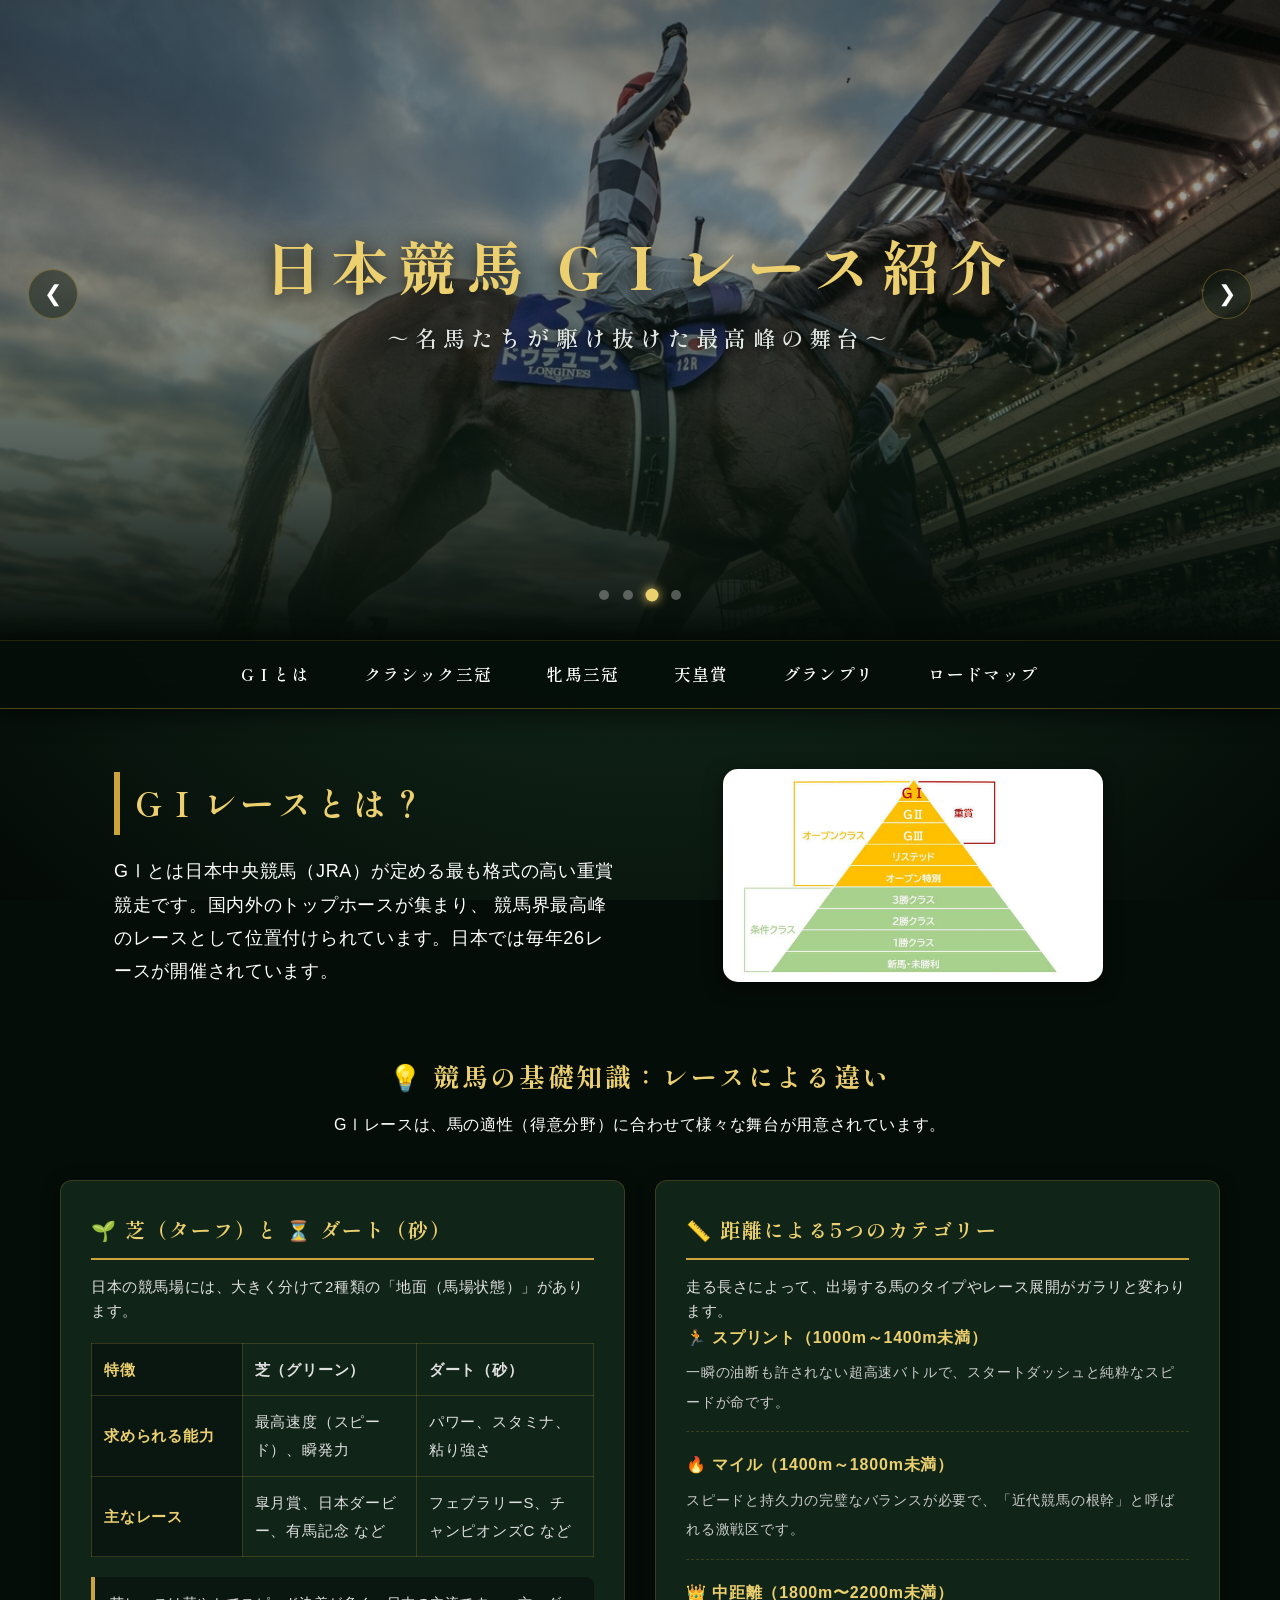
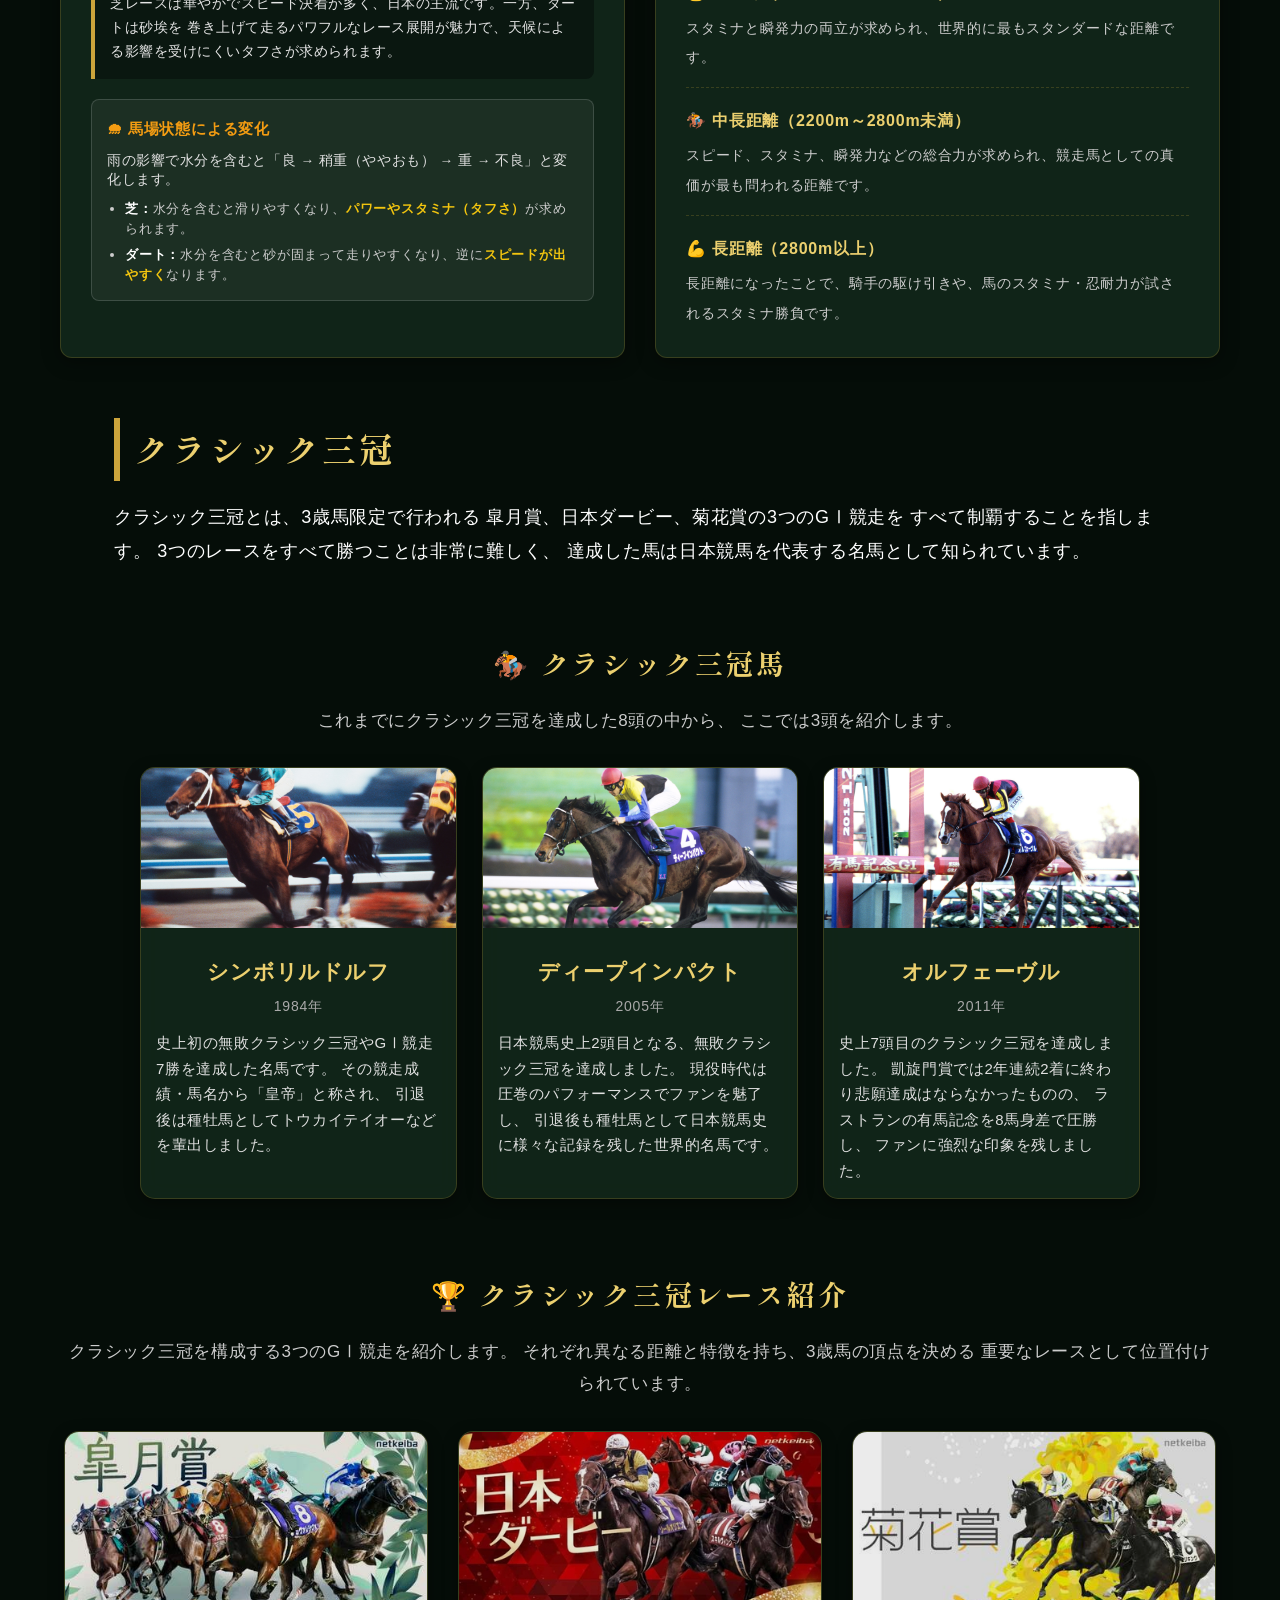
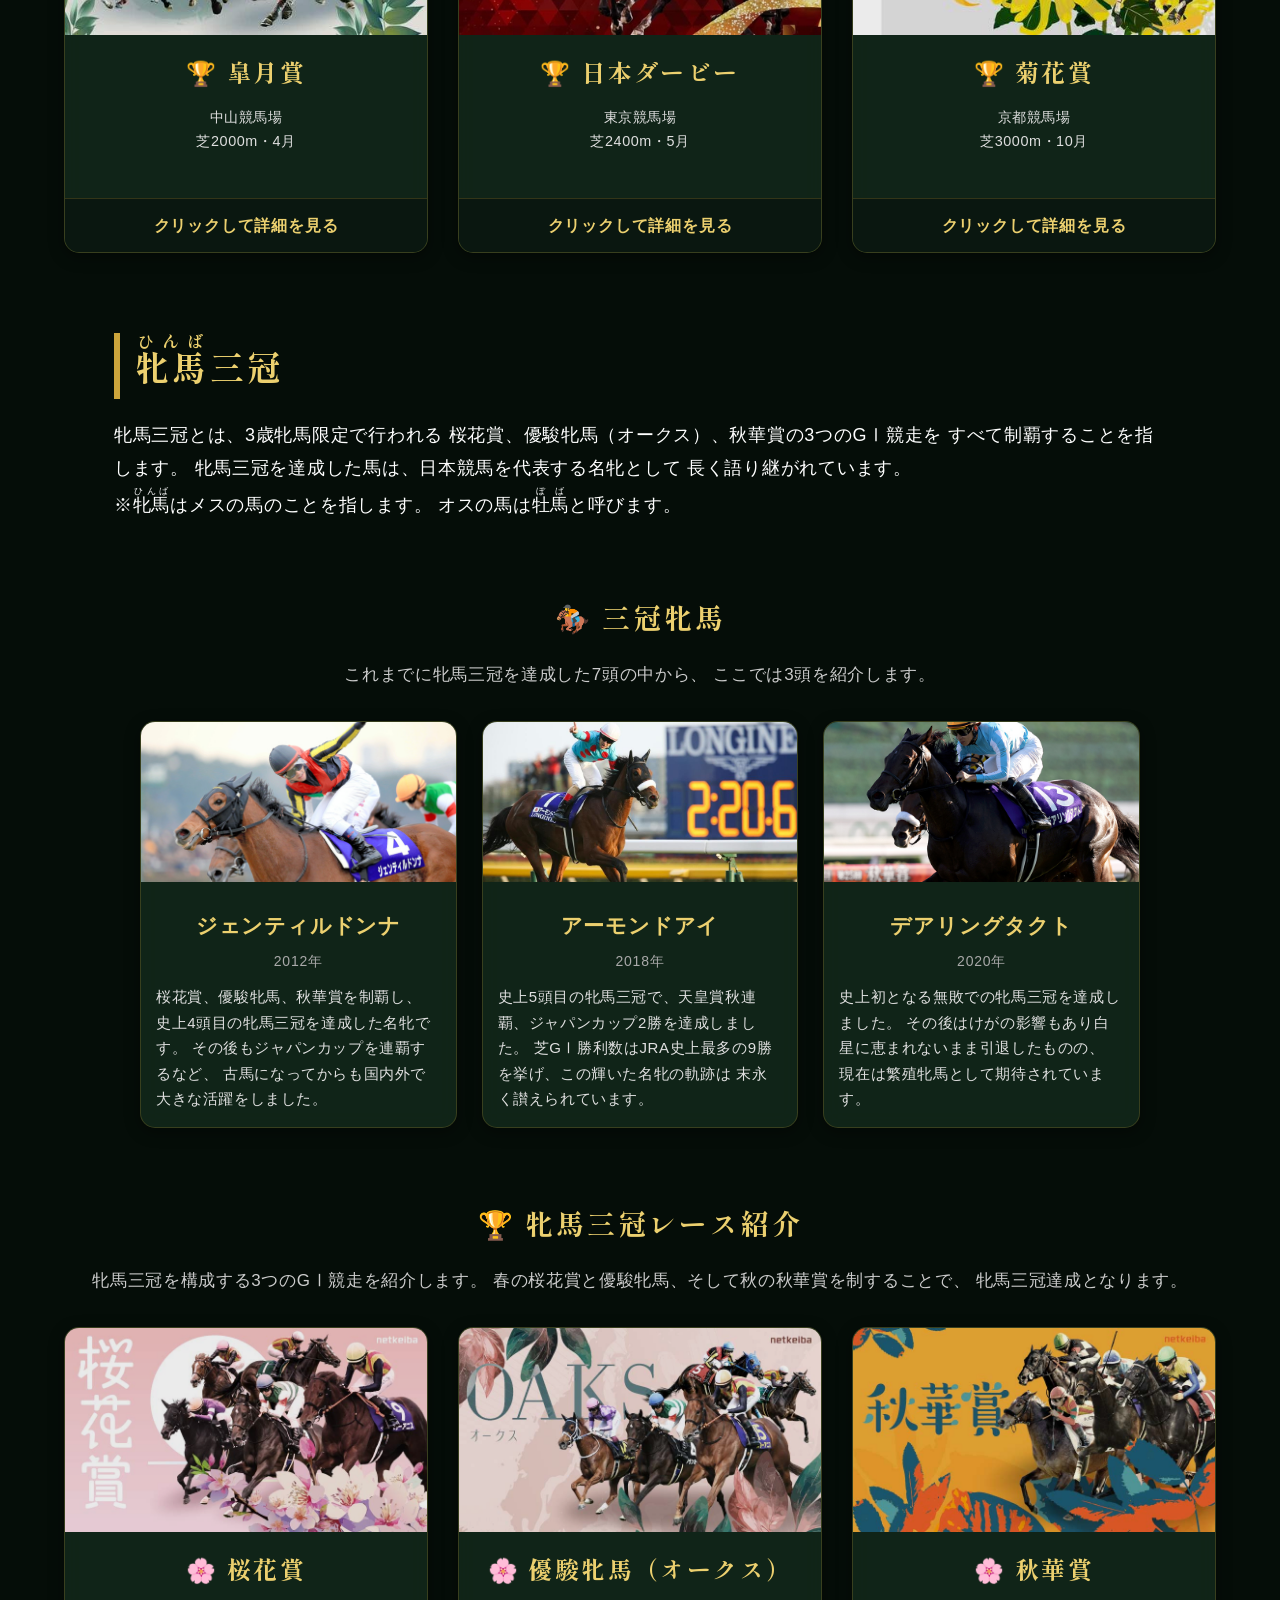
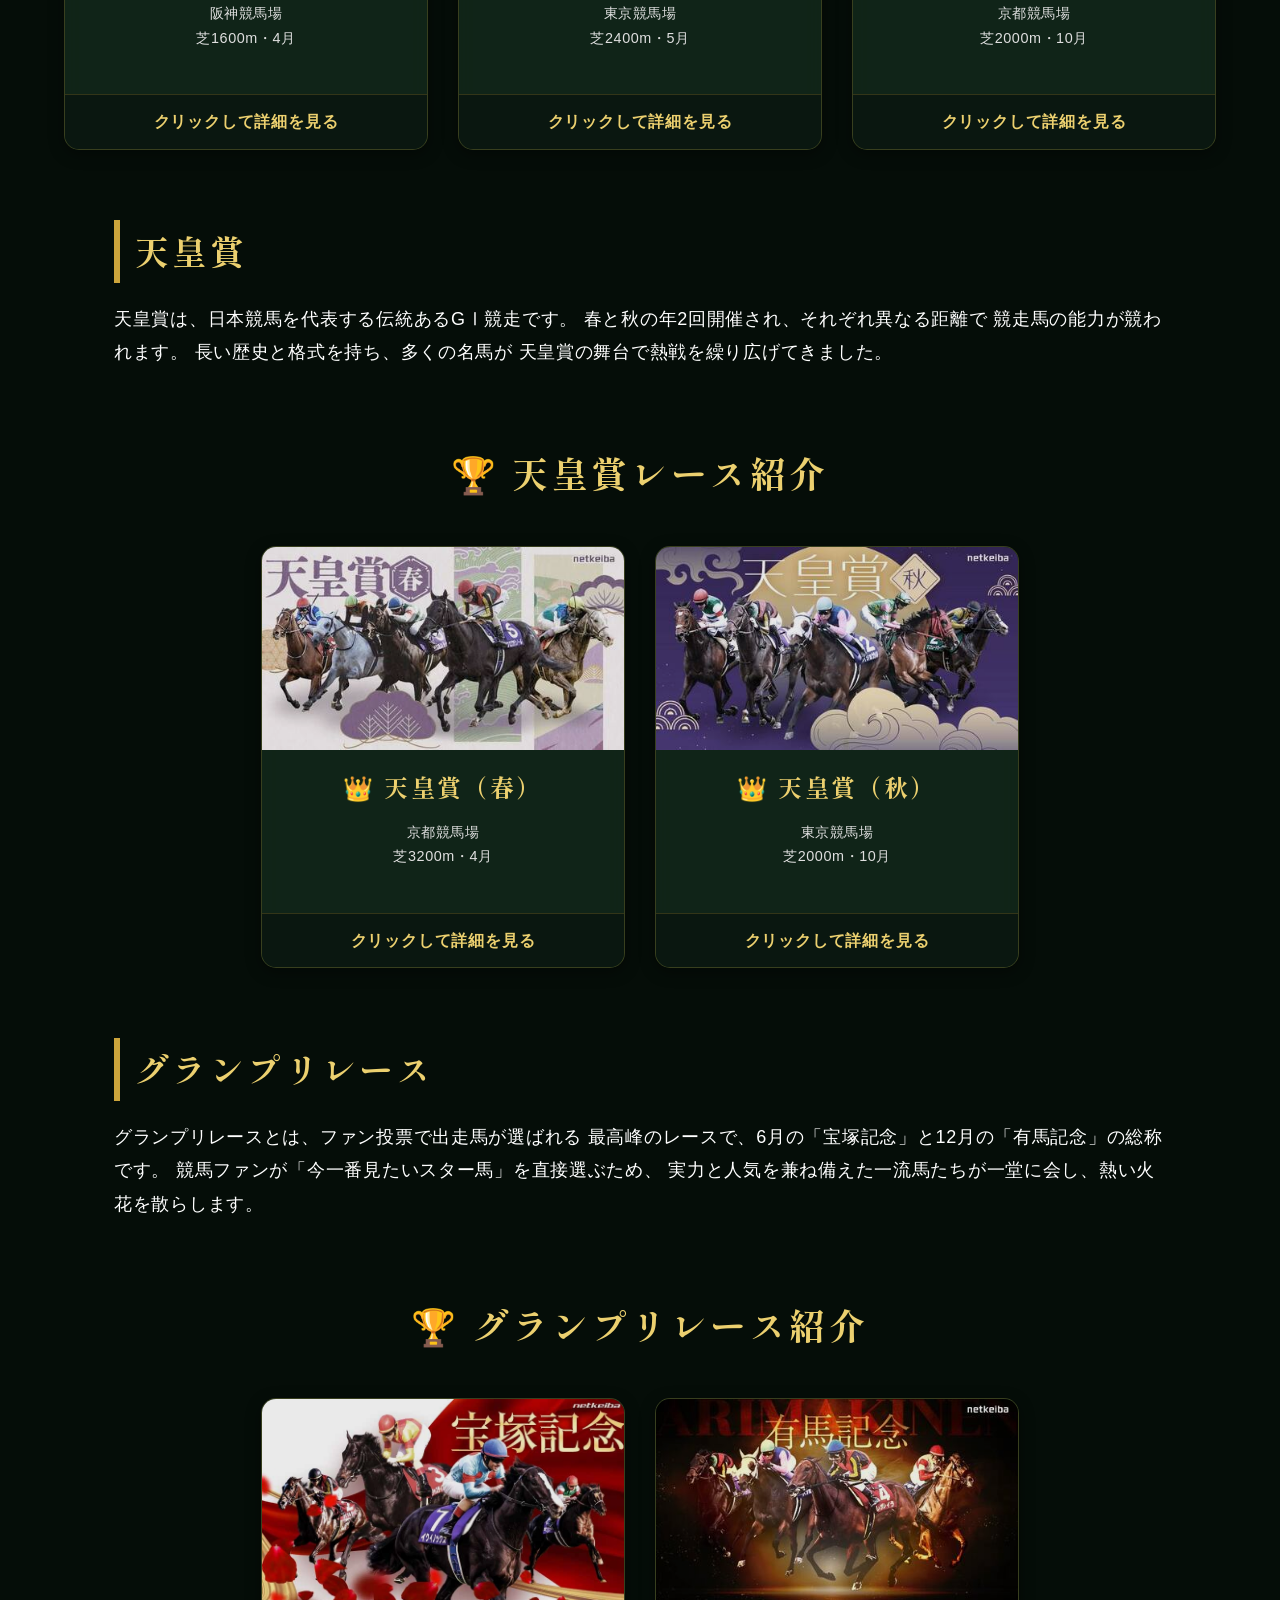
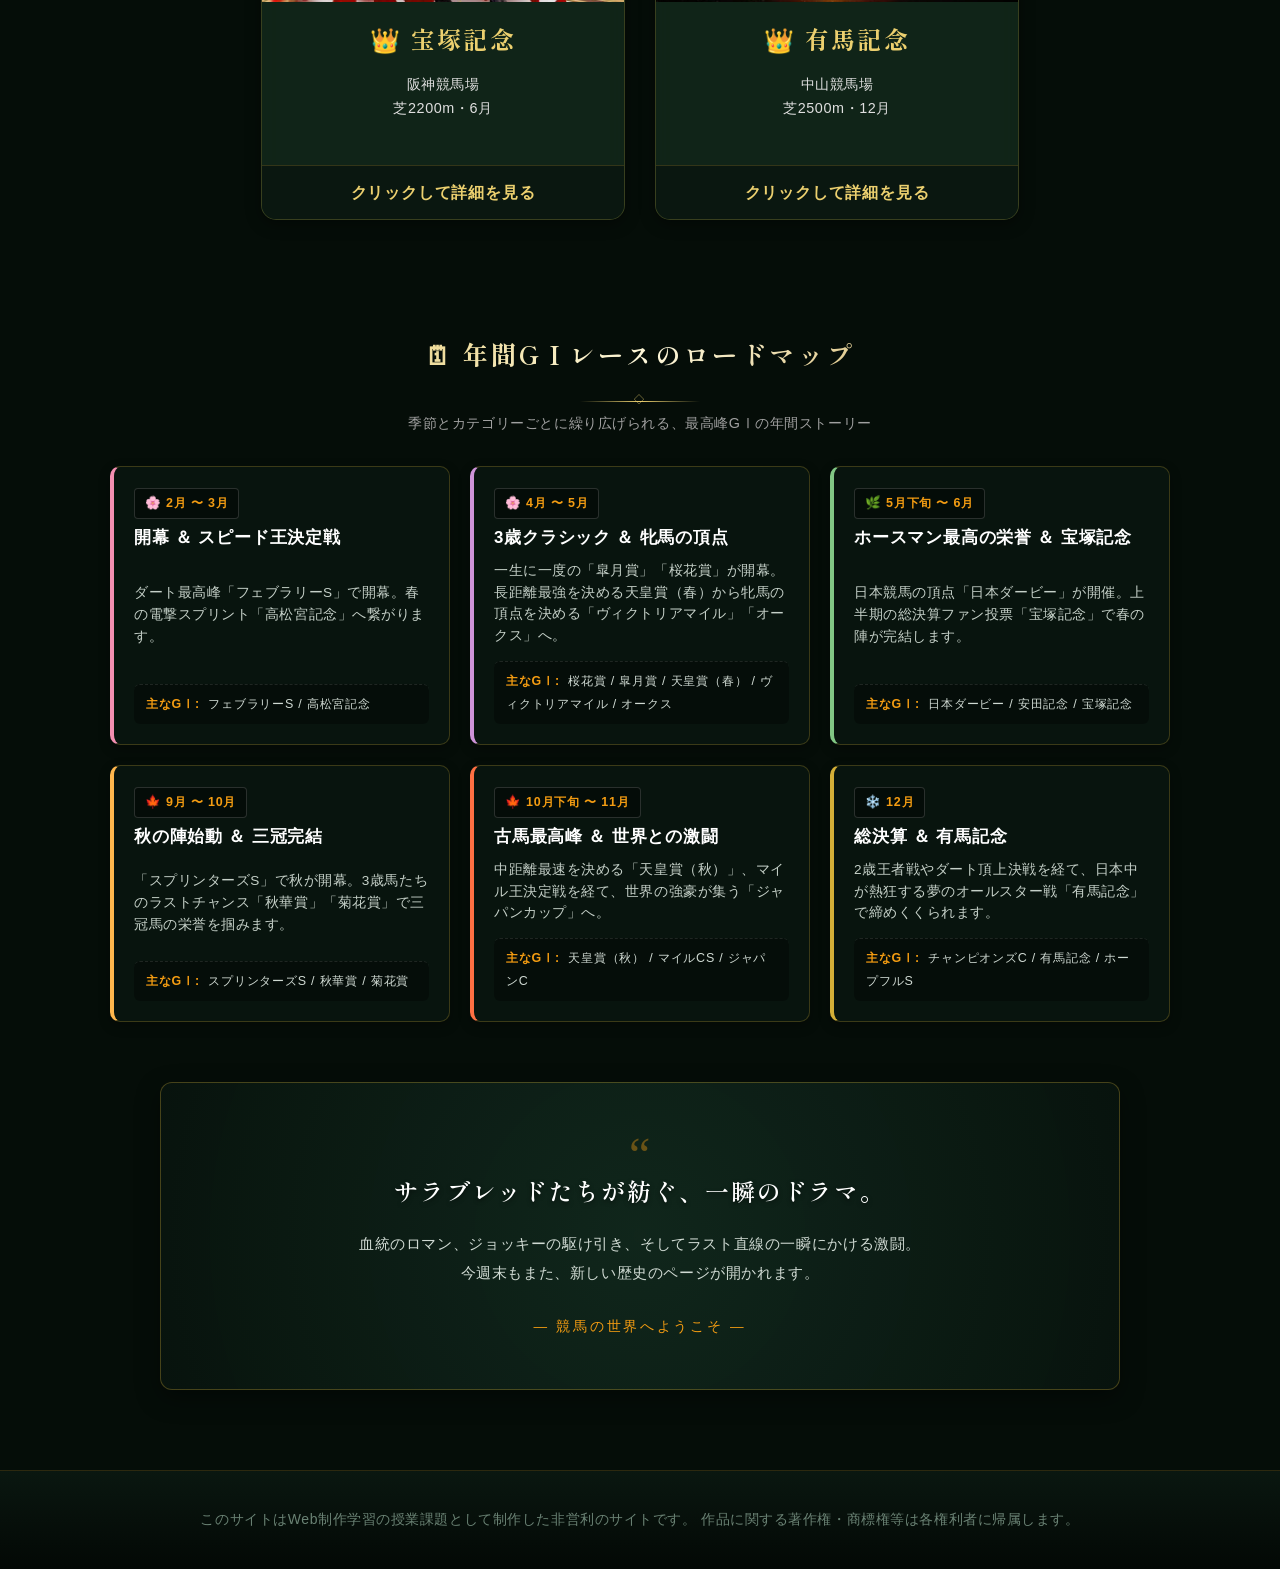
==== commit e0f5bcab: "Add files via upload" ====
--- a/index.html
+++ b/index.html
@@ -100,7 +100,7 @@
                 <tr>
                     <th>求められる能力</th>
                     <td>最高速度（スピード）、瞬発力</td>
-                    <td>パワー、スタミナ、力強さ</td>
+                    <td>パワー、スタミナ、粘り強さ</td>
                 </tr>
                 <tr>
                     <th>主なレース</th>
--- a/style.css
+++ b/style.css
@@ -1,58 +1,92 @@
-/* ===================================================
-   外部Webフォントの読み込み
-   =================================================== */
+@charset "UTF-8";
+
+/* ==========================================
+   1. 外部Webフォント・変数定義（CSS custom properties）
+   ========================================== */
+
+/* Google Fontsの読み込み（見出し・英字用フォント） */
 @import url('https://fonts.googleapis.com/css2?family=Cinzel:wght@600;700;800&family=Noto+Serif+JP:wght@400;600;700&family=Shippori+Mincho:wght@600;800&display=swap');
 
-/* ===================================================
-   カラーパレット設定：パターンA（JRAグリーン）
-   =================================================== */
 :root {
-    --bg-color: #0d1e14;       /* 画面全体の背景 */
-    --card-bg: rgba(20, 44, 30, 0.75); /* レースカードの背景（ガラス風透明度） */
-    --text-color: #ffffff;     /* 通常の文字 */
-    --sub-text: #d1d5db;        /* 説明文・補足テキスト */
-    --main-color: #ecd06f;     /* 見出し（ゴールド） */
-    --accent-color: #cca43b;   /* ボタンやアクセント */
-    --border-color: rgba(212, 175, 55, 0.2); /* 金色ベースの枠線 */
-    --gold-line: rgba(212, 175, 55, 0.35); /* 高級感を出す金色ライン */
+    --bg-color: #0d1e14;
+    --card-bg: rgba(20, 44, 30, 0.75);
+    --text-color: #ffffff;
+    --sub-text: #d1d5db;
+    --main-color: #ecd06f;
+    --accent-color: #cca43b;
+    --border-color: rgba(212, 175, 55, 0.2);
+    --gold-line: rgba(212, 175, 55, 0.35);
     --gold-gradient: linear-gradient(135deg, rgba(236, 208, 111, 0.4) 0%, rgba(204, 164, 59, 0.1) 50%, rgba(236, 208, 111, 0.4) 100%);
 }
 
-/* ==========================================
-   全体・共通・背景グラデーション＋質感テクスチャ
-   ========================================== */
-*{
-    margin:0;
-    padding:0;
-    box-sizing:border-box;
-    overflow-wrap: break-word;
-}
-
-html{
-    scroll-behavior:smooth;
-}
-
-body{
+
+/* ==========================================
+   2. 全体設定・リセットCSS・基本タイポグラフィ
+   ========================================== */
+
+/* 全要素の余白を初期化し、ボックスサイズ計算を統一 */
+* {
+    margin: 0;
+    padding: 0;
+    box-sizing: border-box;
+    overflow-wrap: break-word; /* 長い単語やURLの枠外はみ出しを防止 */
+}
+
+/* スムーススクロール（ページ内リンクへ滑らかに移動） */
+html {
+    scroll-behavior: smooth;
+}
+
+/* 基本となる背景グラデーション・フォント・行間の設定 */
+body {
     font-family: "Yu Gothic Medium", "游ゴシック Medium", YuGothic, "ヒラギノ角ゴ Pro W3", "Meiryo", sans-serif;
     background-color: #050d08;
     background-image: 
         radial-gradient(circle at 50% 25%, rgba(26, 58, 38, 0.8) 0%, rgba(13, 30, 20, 0.95) 60%, rgba(4, 10, 6, 1) 100%),
         repeating-radial-gradient(circle at 50% 50%, rgba(255, 255, 255, 0.012) 0, rgba(255, 255, 255, 0.012) 1px, transparent 2px, transparent 4px);
-    background-attachment: fixed;
+    background-attachment: fixed; /* スクリーン固定で奥行き感を演出 */
     background-size: 100% 100%, 6px 6px;
-    color:var(--text-color);
-    line-height:1.85;
-    letter-spacing: 0.05em;
-    -webkit-font-smoothing: antialiased;
-}
-
+    color: var(--text-color);
+    line-height: 1.85; /* 文章の行間を広くして読みやすくする */
+    letter-spacing: 0.05em; /* 文字間隔の調整 */
+    -webkit-font-smoothing: antialiased; /* フォント描画をなめらかにする */
+}
+
+/* 明朝体フォントを適用する見出し要素 */
 h1, h2, h3, .section-title, .intro-card h3 {
     font-family: 'Shippori Mincho', 'Noto Serif JP', "Yu Mincho", "游明朝", serif;
     letter-spacing: 0.1em;
     font-weight: 700;
 }
 
-/* 2. 見出し（.section-title）ゴールド煌めき（確定解決版） */
+/* 数字・日付・距離表示用のフォント設定 */
+.num-text, .race-date, .race-distance {
+    font-family: 'Cinzel', 'Shippori Mincho', serif;
+    font-weight: 700;
+    letter-spacing: 0.08em;
+}
+
+/* 段落文章のテキストスタイル */
+p, .menuCard p {
+    letter-spacing: 0.04em;
+    line-height: 1.85;
+}
+
+/* 各セクションを区切るライングラデーション */
+.gold-divider {
+    height: 1px;
+    width: 100%;
+    max-width: 800px;
+    margin: 80px auto;
+    background: linear-gradient(90deg, transparent, rgba(236, 208, 111, 0.5), transparent);
+}
+
+
+/* ==========================================
+   3. セクションタイトル（アニメーション＆装飾）
+   ========================================== */
+
+/* 共通セクションタイトルのアニメーション文字設定 */
 .section-title,
 .gi-timeline-section .section-title {
     font-size: 2.2rem;
@@ -61,9 +95,9 @@
     margin-bottom: 50px;
     position: relative;
     padding-bottom: 24px;
-    display: block; /* 描画領域を明確化 */
+    display: block;
     
-    /* 金色の文字グラデーション */
+    /* 文字表面を流れるグラデーション背景 */
     background: linear-gradient(
         110deg,
         #cca43b 0%,
@@ -74,22 +108,22 @@
     ) !important;
     background-size: 200% auto !important;
     
-    /* テキスト切り抜きの強力な適用 */
+    /* 背景グラデーションでテキストをくり抜く処理 */
     background-clip: text !important;
     -webkit-background-clip: text !important;
     -webkit-text-fill-color: transparent !important;
     color: transparent !important;
     
-    animation: goldShine 6s linear infinite;
-}
-
+    animation: goldShine 6s linear infinite; /* 光の反射アニメーションループ */
+}
+
+/* テキスト表面の光線移動アニメーション */
 @keyframes goldShine {
     0% { background-position: 200% center; }
     100% { background-position: -200% center; }
 }
 
-/* タイトル下線と中央のダイヤモンドモチーフ */
-/* タイトル下線（ライン） */
+/* タイトル下のグラデーション下線 */
 .section-title::after {
     content: '';
     position: absolute;
@@ -101,7 +135,7 @@
     background: linear-gradient(90deg, transparent, var(--main-color), transparent);
 }
 
-/* 中央のダイヤモンドモチーフ（黒い四角の背景を消し、透過処理に修正） */
+/* タイトル中央のダイヤモンドモチーフアイコン */
 .section-title::before {
     content: '◇';
     position: absolute;
@@ -110,49 +144,34 @@
     transform: translateX(-50%);
     font-size: 10px;
     color: var(--main-color);
-    background: transparent !important; /* 黒い四角の背景を完全に削除 */
-    -webkit-text-fill-color: var(--main-color) !important; /* ◇マークの色を正しく復活 */
+    background: transparent !important;
+    -webkit-text-fill-color: var(--main-color) !important;
     padding: 0 6px;
     z-index: 1;
 }
 
-.num-text, .race-date, .race-distance {
-    font-family: 'Cinzel', 'Shippori Mincho', serif;
-    font-weight: 700;
-    letter-spacing: 0.08em;
-}
-
-p, .menuCard p {
-    letter-spacing: 0.04em;
-    line-height: 1.85;
-}
-
-.gold-divider {
-    height: 1px;
+
+/* ==========================================
+   4. メインビジュアル（ヒーローエリア・スライダー）
+   ========================================== */
+
+.hero {
+    position: relative;
     width: 100%;
-    max-width: 800px;
-    margin: 80px auto;
-    background: linear-gradient(90deg, transparent, rgba(236, 208, 111, 0.5), transparent);
-}
-
-/* ==========================================
-   メインビジュアル
-   ========================================== */
-.hero{
-    position:relative;
-    width:100%;
-    height:640px;
-    overflow:hidden;
+    height: 640px;
+    overflow: hidden;
     margin-bottom: 0;
 }
 
+/* 横並びスライダーのコンテナ */
 .heroSlider {
     display: flex;
     width: 500%;
     height: 100%;
-    transition: transform 0.8s cubic-bezier(0.25, 1, 0.5, 1);
-}
-
+    transition: transform 0.8s cubic-bezier(0.25, 1, 0.5, 1); /* 滑らかなスライド移動 */
+}
+
+/* 各スライド画像の共通設定 */
 .slide {
     width: 100%;
     height: 100%;
@@ -162,9 +181,10 @@
     object-fit: cover;
 }
 
-.heroOverlay{
-    position:absolute;
-    inset:0;
+/* スライダー上の暗みグラデーション（テキストの可読性向上） */
+.heroOverlay {
+    position: absolute;
+    inset: 0;
     background: linear-gradient(
         180deg, 
         rgba(5, 13, 8, 0.55) 0%, 
@@ -176,22 +196,23 @@
     pointer-events: none;
 }
 
-.heroText{
-    position:absolute;
-    top:46%;
-    left:50%;
-    transform:translate(-50%,-50%);
-    width:100%;
-    text-align:center;
-    color:white;
-    z-index:2;
+/* ヒーローエリア内のテキスト（タイトル・キャッチコピー） */
+.heroText {
+    position: absolute;
+    top: 46%;
+    left: 50%;
+    transform: translate(-50%, -50%);
+    width: 100%;
+    text-align: center;
+    color: white;
+    z-index: 2;
     padding: 0 20px;
 }
 
-.heroText h1{
+.heroText h1 {
     font-family: 'Shippori Mincho', 'Noto Serif JP', serif;
-    font-size:58px;
-    margin-bottom:16px;
+    font-size: 58px;
+    margin-bottom: 16px;
     color: var(--main-color); 
     text-shadow: 0 4px 20px rgba(0, 0, 0, 0.95), 0 0 30px rgba(236, 208, 111, 0.25);
     font-weight: 800;
@@ -199,39 +220,41 @@
     line-height: 1.2;
 }
 
-.heroText p{
-    font-size:22px;
-    letter-spacing:0.28em;
+.heroText p {
+    font-size: 22px;
+    letter-spacing: 0.28em;
     color: #e0e6e2;
     font-family: 'Shippori Mincho', 'Noto Serif JP', serif;
     font-weight: 600;
     text-shadow: 0 2px 10px rgba(0, 0, 0, 0.9);
 }
 
+/* スライダー左右切り替えボタン */
 .prev,
-.next{
-    position:absolute;
-    top:46%;
-    transform:translateY(-50%);
-    width:50px;
-    height:50px;
+.next {
+    position: absolute;
+    top: 46%;
+    transform: translateY(-50%);
+    width: 50px;
+    height: 50px;
     border: 1px solid rgba(212, 175, 55, 0.35);
-    border-radius:50%;
+    border-radius: 50%;
     background: rgba(8, 20, 14, 0.45);
     backdrop-filter: blur(8px);
     -webkit-backdrop-filter: blur(8px);
     color: #fff;
-    font-size:22px;
-    cursor:pointer;
-    z-index:3;
+    font-size: 22px;
+    cursor: pointer;
+    z-index: 3;
     transition: all .35s cubic-bezier(0.25, 1, 0.5, 1);
 }
 
-.prev{ left:28px; }
-.next{ right:28px; }
-
+.prev { left: 28px; }
+.next { right: 28px; }
+
+/* 切り替えボタンのホバー表示 */
 .prev:hover,
-.next:hover{
+.next:hover {
     background: var(--accent-color); 
     color: #0d1e14; 
     border-color: var(--main-color);
@@ -239,67 +262,71 @@
     box-shadow: 0 0 20px rgba(204, 164, 59, 0.6);
 }
 
-.dots{
-    position:absolute;
-    bottom:40px;
-    left:50%;
-    transform:translateX(-50%);
-    display:flex;
-    gap:14px;
-    z-index:3;
-}
-
-.dot{
-    width:10px;
-    height:10px;
-    border-radius:50%;
-    background:rgba(255,255,255,.3);
+/* スライダー位置を示すインジケータードット */
+.dots {
+    position: absolute;
+    bottom: 40px;
+    left: 50%;
+    transform: translateX(-50%);
+    display: flex;
+    gap: 14px;
+    z-index: 3;
+}
+
+.dot {
+    width: 10px;
+    height: 10px;
+    border-radius: 50%;
+    background: rgba(255, 255, 255, .3);
     transition: all .3s ease;
-    cursor:pointer;
-}
-
-.dot.active{
-    background:var(--main-color);
-    transform:scale(1.3);
+    cursor: pointer;
+}
+
+.dot.active {
+    background: var(--main-color);
+    transform: scale(1.3);
     box-shadow: 0 0 8px var(--main-color);
 }
 
-/* ==========================================
-   ナビゲーションメニュー
-   ========================================== */
-nav{
+
+/* ==========================================
+   5. 追従ナビゲーションバー
+   ========================================== */
+
+nav {
     background: rgba(5, 13, 8, 0.88) !important;
-    backdrop-filter: blur(12px);
+    backdrop-filter: blur(12px); /* すりガラス効果 */
     -webkit-backdrop-filter: blur(12px);
     border-bottom: 1px solid var(--gold-line);
     border-top: 1px solid rgba(212, 175, 55, 0.15);
     box-shadow: 0 6px 25px rgba(0, 0, 0, 0.6);
-    position: sticky;
+    position: sticky; /* 画面上部に追従固定 */
     top: 0;
     z-index: 100;
 }
 
-nav ul{
-    list-style:none;
-    display:flex;
-    justify-content:center;
-}
-
-nav li{ margin:0 15px; }
-
-nav a{
-    display:block;
-    padding:18px 12px;
-    text-decoration:none;
-    color:var(--text-color);
+nav ul {
+    list-style: none;
+    display: flex;
+    justify-content: center;
+}
+
+nav li { margin: 0 15px; }
+
+nav a {
+    display: block;
+    padding: 18px 12px;
+    text-decoration: none;
+    color: var(--text-color);
     font-family: 'Shippori Mincho', 'Noto Serif JP', serif;
     font-size: 1.05rem;
-    font-weight:600;
+    font-weight: 600;
     letter-spacing: 0.08em;
     position: relative;
     transition: color .3s ease, transform .3s ease;
 }
 
+/* メニュー項目のホバー用下線 */
 nav a::after {
     content: '';
     position: absolute;
@@ -312,16 +339,18 @@
     transform: translateX(-50%);
 }
 
-nav a:hover{
-    color:var(--main-color); 
+nav a:hover {
+    color: var(--main-color); 
     text-shadow: 0 0 12px rgba(236, 208, 111, 0.4);
 }
 
-nav a:hover::after{ width: 85%; }
-
-/* ==========================================
-   3. ガラスモーフィズム & カード共通スタイル
-   ========================================== */
+nav a:hover::after { width: 85%; }
+
+
+/* ==========================================
+   6. カードコンポーネント（ガラスモーフィズム）
+   ========================================== */
+
 .intro {
     display: flex;
     gap: 32px;
@@ -330,6 +359,7 @@
     padding: 0 24px;
 }
 
+/* すりガラス風カード（導入・メニュー・競走馬カード共通） */
 .intro-card,
 .menuCard,
 .horseCard {
@@ -340,7 +370,6 @@
     -webkit-backdrop-filter: blur(10px);
     position: relative;
     overflow: hidden;
-    /* 3. 繊細な内側の白ハイライト＋外側のダブル枠線 */
     box-shadow: 
         inset 0 1px 1px rgba(255, 255, 255, 0.15),
         0 10px 30px rgba(0, 0, 0, 0.45);
@@ -354,7 +383,7 @@
     padding: 36px 32px;
 }
 
-/* シャイン光線アニメーション */
+/* ホバー時に光線がカード表面を通り過ぎるエフェクト */
 .intro-card::before,
 .menuCard::before {
     content: '';
@@ -382,7 +411,7 @@
     transition: left 0.75s ease-in-out;
 }
 
-/* 3. ホバー時の極上光沢・ゴールドオーラ */
+/* カードにマウスを乗せた時の浮き上がり・発光処理 */
 .intro-card:hover,
 .raceMenu:hover .menuCard,
 .menuCard:hover,
@@ -403,9 +432,11 @@
     margin-bottom: 22px;
 }
 
-/* ==========================================
-   レース一覧カード
-   ========================================== */
+
+/* ==========================================
+   7. レース・メニューグリッドレイアウト
+   ========================================== */
+
 .raceContainer, .menuContainer {
     display: grid;
     grid-template-columns: repeat(auto-fit, minmax(300px, 1fr));
@@ -428,20 +459,6 @@
     position: relative;
 }
 
-.menuCard img {
-    width: 100%;
-    height: 195px;
-    object-fit: cover;
-    transition: transform 0.6s cubic-bezier(0.165, 0.84, 0.44, 1), filter 0.5s ease;
-    filter: brightness(0.92);
-}
-
-.raceMenu:hover .menuCard img,
-.menuCard:hover img {
-    transform: scale(1.08);
-    filter: brightness(1.05);
-}
-
 .menuCard h3 {
     font-size: 1.25rem;
     color: #ffffff;
@@ -461,9 +478,94 @@
     line-height: 1.7;
 }
 
-/* ==========================================
-   補助コンポーネント・エフェクト
-   ========================================== */
+/* レースカード画像の16:9比率固定・拡大アニメーション */
+.menuCard img,
+.race-card .card-image,
+.raceCard .card-image,
+.race-card figure,
+.raceCard figure,
+.race-card img,
+.raceCard img {
+    width: 100% !important;
+    height: auto !important;
+    max-height: none !important;
+    aspect-ratio: 16 / 9 !important; /* 16:9表示に固定 */
+    object-fit: cover !important;
+    object-position: center !important;
+    transition: transform 0.6s cubic-bezier(0.165, 0.84, 0.44, 1), filter 0.5s ease;
+    filter: brightness(0.92);
+}
+
+.raceMenu:hover .menuCard img,
+.menuCard:hover img {
+    transform: scale(1.08);
+    filter: brightness(1.05);
+}
+
+
+/* ==========================================
+   8. 三冠馬カード（スクロール演出アニメーション）
+   ========================================== */
+
+/* 画面外にある時の初期状態（少し下に配置して透明） */
+.horseCard.scrollReveal {
+    opacity: 0;
+    transform: translateY(35px);
+    transition: opacity 1.1s cubic-bezier(0.22, 1, 0.36, 1), 
+                transform 1.1s cubic-bezier(0.22, 1, 0.36, 1) !important;
+}
+
+/* 画面内に入った時に表示位置へ復帰 */
+.horseCard.scrollReveal.show {
+    opacity: 1;
+    transform: translateY(0) !important;
+}
+
+/* 1頭目・2頭目・3頭目の時間差出現タイミング */
+.horseCard.scrollReveal.show:nth-of-type(1) { transition-delay: 0.15s !important; }
+.horseCard.scrollReveal.show:nth-of-type(2) { transition-delay: 0.4s !important; }
+.horseCard.scrollReveal.show:nth-of-type(3) { transition-delay: 0.65s !important; }
+
+/* アニメーション停止フラグ時（JavaScript等での設定用） */
+html.no-scroll-animation .scrollReveal {
+    transition: none !important;
+    animation: none !important;
+    opacity: 1 !important;
+    transform: none !important;
+}
+
+
+/* ==========================================
+   9. サブヘッダー・フッター・UIアクセサリ
+   ========================================== */
+
+.subHeader {
+    background: linear-gradient(180deg, #07130c 0%, #0d1e14 100%) !important;
+    color: white;
+    text-align: center;
+    padding: 32px 16px;
+    box-shadow: 0 4px 12px rgba(0,0,0,0.4);
+    border-bottom: 1px solid rgba(212, 175, 55, 0.25);
+    margin-bottom: 40px;
+}
+
+.subHeader h1 {
+    font-size: 26px;
+    letter-spacing: 2px;
+    color: var(--main-color);
+}
+
+footer {
+    background: linear-gradient(180deg, #0a1710 0%, #030805 100%) !important;
+    color: #6a8274;    
+    text-align: center;
+    padding: 36px 16px;
+    margin-top: 80px;
+    font-size: 14px;
+    border-top: 1px solid rgba(212, 175, 55, 0.2);
+}
+
+/* 「ページトップに戻る」ボタン */
 #pageTopBtn {
     position: fixed;
     bottom: 30px;
@@ -495,69 +597,18 @@
     box-shadow: 0 0 20px rgba(236, 208, 111, 0.6);
 }
 
-/* ==========================================
-   三冠馬・三冠牝馬カード専用：滑らかな順番表示
-   ========================================== */
-
-/* イージング（cubic-bezier）をよりヌルッと滑らかな質感に調整 */
-.horseCard.scrollReveal {
-    opacity: 0;
-    transform: translateY(35px);
-    transition: opacity 1.1s cubic-bezier(0.22, 1, 0.36, 1), 
-                transform 1.1s cubic-bezier(0.22, 1, 0.36, 1) !important;
-}
-
-/* 画面内に入ったら元の位置へ */
-.horseCard.scrollReveal.show {
-    opacity: 1;
-    transform: translateY(0) !important;
-}
-
-/* 1頭目：0.15秒後に滑らかに開始 */
-.horseCard.scrollReveal.show:nth-of-type(1) {
-    transition-delay: 0.15s !important;
-}
-
-/* 2頭目：0.4秒後に追従 */
-.horseCard.scrollReveal.show:nth-of-type(2) {
-    transition-delay: 0.4s !important;
-}
-
-/* 3頭目：0.65秒後に追従 */
-.horseCard.scrollReveal.show:nth-of-type(3) {
-    transition-delay: 0.65s !important;
-}
-
-/* ==========================================
-   スクロールアニメーション（カード崩れ防止・安全版）
-   ========================================== */
-
-.subHeader {
-    background: linear-gradient(180deg, #07130c 0%, #0d1e14 100%) !important;
-    color: white;
-    text-align: center;
-    padding: 32px 16px;
-    box-shadow: 0 4px 12px rgba(0,0,0,0.4);
-    border-bottom: 1px solid rgba(212, 175, 55, 0.25);
-    margin-bottom: 40px;
-}
-
-.subHeader h1 {
-    font-size: 26px;
-    letter-spacing: 2px;
-    color: var(--main-color);
-}
-
-footer {
-    background: linear-gradient(180deg, #0a1710 0%, #030805 100%) !important;
-    color: #6a8274;    
-    text-align: center;
-    padding: 36px 16px;
-    margin-top: 80px;
-    font-size: 14px;
-    border-top: 1px solid rgba(212, 175, 55, 0.2);
-}
-
+/* キーボード操作時のフォーカスリング枠線 */
+a:focus-visible, button:focus-visible {
+    outline: 2px solid var(--main-color);
+    outline-offset: 3px;
+}
+
+
+/* ==========================================
+   10. 動的特殊エフェクト（レコード・花びら・蹄鉄・粒子）
+   ========================================== */
+
+/* 新記録更新時の強調演出 */
 .record-hit {
     color: var(--main-color); 
     font-weight: bold;
@@ -589,6 +640,7 @@
     100% { transform: scale(1); }
 }
 
+/* 舞い落ちる花びら・演出パーティクルの描画エリア */
 .petal-container {
     position: fixed;
     top: 0;
@@ -608,6 +660,7 @@
     animation: fall linear forwards;
 }
 
+/* 季節ごとの演出パーツ形状 */
 .season-sakura .petal { width: 15px; height: 15px; background-color: #ffb7c5; border-radius: 150px 0 150px 150px; opacity: 0.7; }
 .season-green .petal { width: 10px; height: 14px; background-color: #bbf323; border-radius: 100px 0 100px 0; opacity: 0.6; }
 .season-gold .petal { width: 12px; height: 12px; background-color: #ffe169; clip-path: polygon(50% 0%, 61% 35%, 98% 35%, 68% 57%, 79% 91%,50% 70%, 21% 91%, 32% 57%, 2% 35%, 39% 35%); opacity: 0.8; }
@@ -618,7 +671,7 @@
     100% { top: 105vh; transform: translateX(var(--drift)) rotate(var(--rotation)); }
 }
 
-/* 4. 蹄鉄・粒子エフェクトのスタイリング強化 */
+/* 馬の足跡（蹄鉄）カーソルエフェクト */
 .hoofprint {
     position: fixed;
     width: 30px; 
@@ -634,6 +687,14 @@
     filter: drop-shadow(0 0 6px rgba(236, 208, 111, 0.6));
 }
 
+@keyframes hoofFade {
+    0% { opacity: 0; transform: scale(0.6) rotate(var(--hoof-rot)); }
+    15% { opacity: 1; transform: scale(1) rotate(var(--hoof-rot)); }
+    60% { opacity: 0.8; }
+    100% { opacity: 0; transform: scale(0.9) translateY(10px) rotate(var(--hoof-rot)); }
+}
+
+/* 蹄鉄の飛び散る光の粒子（パーティクル） */
 .hoof-particle {
     position: fixed;
     width: 4px;
@@ -651,60 +712,31 @@
     100% { opacity: 0; transform: scale(0) translate(var(--px), var(--py)); }
 }
 
-html.no-scroll-animation .scrollReveal {
-    transition: none !important;
-    animation: none !important;
-    opacity: 1 !important;
-    transform: none !important;
-}
-
-@keyframes hoofFade {
-    0% { opacity: 0; transform: scale(0.6) rotate(var(--hoof-rot)); }
-    15% { opacity: 1; transform: scale(1) rotate(var(--hoof-rot)); }
-    60% { opacity: 0.8; }
-    100% { opacity: 0; transform: scale(0.9) translateY(10px) rotate(var(--hoof-rot)); }
-}
-
-/* レスポンシブ最適化 */
-@media(max-width:900px){
-    .intro{ flex-direction: column; margin: 50px auto; gap: 20px; }
+
+/* ==========================================
+   11. レスポンシブ表示設定（タブレット・スマホ）
+   ========================================== */
+
+/* タブレット・小型画面向けレイアウト調整 */
+@media (max-width: 900px) {
+    .intro { flex-direction: column; margin: 50px auto; gap: 20px; }
     .gold-divider { margin: 50px auto; }
     .raceContainer, .menuContainer { grid-template-columns: repeat(auto-fit, minmax(260px, 1fr)); gap: 20px; margin-bottom: 60px; }
 }
 
-@media(max-width:768px){
-    .hero{ height: 420px; }
-    .heroText h1{ font-size: 34px; letter-spacing: 0.1em; margin-bottom: 8px; }
-    .heroText p{ font-size: 15px; letter-spacing: 0.15em; }
-    .prev, .next{ width: 42px; height: 42px; font-size: 18px; }
-    .prev{ left: 10px; }
-    .next{ right: 10px; }
-    .dots{ bottom: 25px; }
-    nav ul{ flex-wrap: wrap; padding: 4px 0; }
+/* スマートフォン表示最適化 */
+@media (max-width: 768px) {
+    .hero { height: 420px; }
+    .heroText h1 { font-size: 34px; letter-spacing: 0.1em; margin-bottom: 8px; }
+    .heroText p { font-size: 15px; letter-spacing: 0.15em; }
+    .prev, .next { width: 42px; height: 42px; font-size: 18px; }
+    .prev { left: 10px; }
+    .next { right: 10px; }
+    .dots { bottom: 25px; }
+    nav ul { flex-wrap: wrap; padding: 4px 0; }
     nav li { margin: 0 4px; }
     nav a { padding: 12px 10px; font-size: 0.88rem; }
     .section-title { font-size: 1.75rem; margin-bottom: 35px; }
     .intro-card { padding: 24px 20px; }
     #pageTopBtn { bottom: 20px; right: 20px; width: 44px; height: 44px; font-size: 16px; }
-}
-
-a:focus-visible, button:focus-visible {
-    outline: 2px solid var(--main-color);
-    outline-offset: 3px;
-}
-
-/* レース紹介カードの画像と親枠を16:9に強制統一（menuCardの固定高さを上書き） */
-.menuCard img,
-.race-card .card-image,
-.raceCard .card-image,
-.race-card figure,
-.raceCard figure,
-.race-card img,
-.raceCard img {
-    width: 100% !important;
-    height: auto !important;
-    max-height: none !important;
-    aspect-ratio: 450 / 253 !important;
-    object-fit: cover !important;
-    object-position: center !important;
 }
--- a/style2.css
+++ b/style2.css
@@ -1,416 +1,429 @@
+@charset "UTF-8";
+
 /* ==========================================
-    01. イントロダクション（GⅠとは）
+   01. イントロダクション（GⅠとは）
    ========================================== */
 .intro {
-    width: 90%;
-    max-width: 1100px;
-    margin: 60px auto;
-    display: flex;
-    justify-content: space-between;
-    align-items: center;
-    gap: 40px;
-}
-
+  display: flex;
+  justify-content: space-between;
+  align-items: center;
+  gap: 40px;
+  width: 90%;
+  max-width: 1100px;
+  margin: 60px auto;
+}
+
+/* 概要テキスト領域 */
 .introText {
-    flex: 1;
-}
-
+  flex: 1;
+}
+
+/* 見出し：アクセントカラーの左ボーダー付き */
 .introText h2 {
-    color: var(--main-color); 
-    font-size: 34px;
-    margin-bottom: 20px;
-    border-left: 6px solid var(--accent-color); 
-    padding-left: 15px;
+  margin-bottom: 20px;
+  padding-left: 15px;
+  border-left: 6px solid var(--accent-color);
+  color: var(--main-color);
+  font-size: 34px;
 }
 
 .introText p {
-    font-size: 18px;
-}
-
+  font-size: 18px;
+}
+
+/* 概要画像領域 */
 .introImage {
-    flex: 1;
-    text-align: center;
+  flex: 1;
+  text-align: center;
 }
 
 .introImage img {
-    width: 100%;
-    max-width: 380px;
-    border-radius: 15px;
-    box-shadow: 0 5px 18px rgba(0,0,0,.5);
+  width: 100%;
+  max-width: 380px;
+  border-radius: 15px;
+  box-shadow: 0 5px 18px rgba(0, 0, 0, 0.5);
 }
 
 
 /* ==========================================
-    02. 競馬の基礎知識（馬場・距離の違い）
+   02. 競馬の基礎知識（馬場・距離の違い）
    ========================================== */
 .knowledgeSection {
-    max-width: 1200px;
-    margin: 60px auto;
-    padding: 0 20px;
-}
-
+  max-width: 1200px;
+  margin: 60px auto;
+  padding: 0 20px;
+}
+
+/* セクション共通ヘッダー（中央揃え） */
 .sectionTitleContainer {
-    text-align: center;
-    margin-bottom: 40px;
+  margin-bottom: 40px;
+  text-align: center;
 }
 
 .sectionTitleContainer h2 {
-    font-size: 26px;
-    color: var(--main-color); 
-    margin-bottom: 10px;
-}
-
+  margin-bottom: 10px;
+  color: var(--main-color);
+  font-size: 26px;
+}
+
+/* 2列並びのカードグリッド */
 .knowledgeGrid {
-    display: flex;
-    flex-wrap: wrap;
-    gap: 30px;
-    justify-content: center;
-}
-
+  display: flex;
+  flex-wrap: wrap;
+  justify-content: center;
+  gap: 30px;
+}
+
+/* カード共通スタイル */
 .knowledgeCard {
-    background: var(--card-bg); 
-    border-radius: 12px;
-    box-shadow: 0 4px 18px rgba(0,0,0,0.4);
-    border: 1px solid var(--border-color);
-    padding: 30px;
-    width: calc(50% - 15px);
-    min-width: 320px;
-    box-sizing: border-box;
+  box-sizing: border-box;
+  width: calc(50% - 15px);
+  min-width: 320px;
+  padding: 30px;
+  background: var(--card-bg);
+  border: 1px solid var(--border-color);
+  border-radius: 12px;
+  box-shadow: 0 4px 18px rgba(0, 0, 0, 0.4);
 }
 
 .knowledgeCard h3 {
-    font-size: 20px;
-    color: var(--main-color); 
-    border-bottom: 2px solid var(--accent-color); 
-    padding-bottom: 10px;
-    margin-top: 0;
-    margin-bottom: 15px;
+  margin-top: 0;
+  margin-bottom: 15px;
+  padding-bottom: 10px;
+  border-bottom: 2px solid var(--accent-color);
+  color: var(--main-color);
+  font-size: 20px;
 }
 
 .knowledgeIntro {
-    color: #e0e0e0;
-    font-size: 15px;
-    line-height: 1.6;
-}
-
+  color: #e0e0e0;
+  font-size: 15px;
+  line-height: 1.6;
+}
+
+/* 比較用テーブルパーツ */
 .knowledgeTable {
-    width: 100%;
-    border-collapse: collapse;
-    margin: 20px 0;
-    font-size: 15px;
-}
-
-.knowledgeTable th, .knowledgeTable td {
-    border: 1px solid var(--border-color); 
-    padding: 12px;
-    text-align: left;
+  width: 100%;
+  margin: 20px 0;
+  border-collapse: collapse;
+  font-size: 15px;
+}
+
+.knowledgeTable th,
+.knowledgeTable td {
+  padding: 12px;
+  border: 1px solid var(--border-color);
+  text-align: left;
 }
 
 .knowledgeTable th {
-    background-color: #0a1710; 
-    color: var(--main-color);
-    width: 30%;
+  width: 30%;
+  background-color: #0a1710;
+  color: var(--main-color);
 }
 
 .knowledgeTable td {
-    color: #e0e0e0;
-}
-
+  color: #e0e0e0;
+}
+
+/* 馬場解説用の補足ハイライトボックス */
 .baba-info-box {
-    margin-top: 20px;
-    padding: 15px;
-    background: rgba(255, 255, 255, 0.05);
-    border: 1px solid rgba(255, 255, 255, 0.15);
-    border-radius: 8px;
+  margin-top: 20px;
+  padding: 15px;
+  background: rgba(255, 255, 255, 0.05);
+  border: 1px solid rgba(255, 255, 255, 0.15);
+  border-radius: 8px;
 }
 
 .baba-info-box h4 {
-    margin: 0 0 8px 0;
-    font-size: 0.95rem;
-    color: #f39c12;
-    display: flex;
-    align-items: center;
-    gap: 6px;
+  display: flex;
+  align-items: center;
+  gap: 6px;
+  margin: 0 0 8px;
+  color: #f39c12;
+  font-size: 0.95rem;
 }
 
 .baba-desc {
-    font-size: 0.85rem;
-    line-height: 1.4;
-    margin-bottom: 10px;
-    color: #e0e0e0;
+  margin-bottom: 10px;
+  color: #e0e0e0;
+  font-size: 0.85rem;
+  line-height: 1.4;
 }
 
 .baba-list {
-    margin: 0;
-    padding-left: 18px;
-    font-size: 0.83rem;
-    line-height: 1.5;
-    color: #cccccc;
+  margin: 0;
+  padding-left: 18px;
+  color: #ccc;
+  font-size: 0.83rem;
+  line-height: 1.5;
 }
 
 .baba-list li {
-    margin-bottom: 6px;
+  margin-bottom: 6px;
 }
 
 .baba-list li:last-child {
-    margin-bottom: 0;
+  margin-bottom: 0;
 }
 
 .baba-list strong {
-    color: #ffffff;
+  color: #fff;
 }
 
 .baba-list b {
-    color: #f1c40f;
-}
-
+  color: #f1c40f;
+}
+
+/* 注釈・ポイントテキスト枠 */
 .knowledgeDesc {
-    font-size: 14px;
-    color: #e5e5e5;
-    line-height: 1.7;
-    background: #0a1710; 
-    padding: 15px;
-    border-left: 4px solid var(--accent-color); 
-    border-radius: 0 8px 8px 0;
-}
-
+  padding: 15px;
+  background: #0a1710;
+  border-left: 4px solid var(--accent-color);
+  border-radius: 0 8px 8px 0;
+  color: #e5e5e5;
+  font-size: 14px;
+  line-height: 1.7;
+}
+
+/* 距離区分用リスト（破線区切り付き） */
 .distanceList {
-    list-style: none;
-    padding: 0;
-    margin: 0;
+  margin: 0;
+  padding: 0;
+  list-style: none;
 }
 
 .distanceList li {
-    margin-bottom: 18px;
-    padding-bottom: 15px;
-    border-bottom: 1px dashed var(--border-color);
+  margin-bottom: 18px;
+  padding-bottom: 15px;
+  border-bottom: 1px dashed var(--border-color);
 }
 
 .distanceList li:last-child {
-    margin-bottom: 0;
-    padding-bottom: 0;
-    border-bottom: none;
+  margin-bottom: 0;
+  padding-bottom: 0;
+  border-bottom: none;
 }
 
 .distanceList strong {
-    display: block;
-    font-size: 16px;
-    color: var(--main-color); 
-    margin-bottom: 5px;
+  display: block;
+  margin-bottom: 5px;
+  color: var(--main-color);
+  font-size: 16px;
 }
 
 .distanceList span {
-    font-size: 14px;
-    color: #ccc;
-    line-height: 1.6;
+  color: #ccc;
+  font-size: 14px;
+  line-height: 1.6;
 }
 
 
 /* ==========================================
-    03. クラシック三冠・牝馬三冠セクション
+   03. クラシック三冠・牝馬三冠セクション
    ========================================== */
 .classic {
-    width: 90%;
-    max-width: 1200px;
-    margin: 70px auto;
+  width: 90%;
+  max-width: 1200px;
+  margin: 70px auto;
 }
 
 .classic > h2 {
-    text-align: center;
-    font-size: 36px;
-    color: var(--main-color); 
-    margin-bottom: 40px;
-}
-
+  margin-bottom: 40px;
+  color: var(--main-color);
+  font-size: 36px;
+  text-align: center;
+}
+
+/* 三冠の概念説明エリア */
 .classicExplanation {
-    width: 90%;
-    max-width: 1100px;
-    margin: 60px auto;
+  width: 90%;
+  max-width: 1100px;
+  margin: 60px auto;
 }
 
 .classicExplanation h3 {
-    color: var(--main-color);
-    font-size: 34px;
-    margin-bottom: 20px;
-    border-left: 6px solid var(--accent-color); 
-    padding-left: 15px;
+  margin-bottom: 20px;
+  padding-left: 15px;
+  border-left: 6px solid var(--accent-color);
+  color: var(--main-color);
+  font-size: 34px;
 }
 
 .classicExplanation p,
 .classicText {
-    font-size: 17px;
-    line-height: 1.9;
-    color: #e0e0e0;
-    margin-bottom: 15px;
+  margin-bottom: 15px;
+  color: #e0e0e0;
+  font-size: 17px;
+  line-height: 1.9;
 }
 
 .classicText strong {
-    color: var(--main-color); 
-}
-
+  color: var(--main-color);
+}
+
+/* 三冠馬紹介エリア */
 .tripleCrownHorses {
-    width: 90%;
-    max-width: 1100px;
-    margin: 70px auto;
+  width: 90%;
+  max-width: 1100px;
+  margin: 70px auto;
 }
 
 .tripleCrownHorses > h3,
 .classicRaces > h3,
 .femaleTripleRaces > h3 {
-    color: var(--main-color); 
-    font-size: 28px;
-    text-align: center;
-    margin-bottom: 15px;
-    border-left: none;
-    padding-left: 0;
+  margin-bottom: 15px;
+  padding-left: 0;
+  border-left: none;
+  color: var(--main-color);
+  font-size: 28px;
+  text-align: center;
 }
 
 .horseIntro,
 .classicRacesIntro {
-    font-size: 17px;
-    line-height: 1.9;
-    color: #ccc;
-    text-align: center;
-    margin-bottom: 30px;
-}
-
+  margin-bottom: 30px;
+  color: #ccc;
+  font-size: 17px;
+  line-height: 1.9;
+  text-align: center;
+}
+
+/* 馬カードの3列CSS Grid */
 .horseGrid {
-    display: grid;
-    grid-template-columns: repeat(3, 1fr);
-    gap: 25px;
-    max-width: 1000px;
-    margin: 0 auto;
-}
-
+  display: grid;
+  grid-template-columns: repeat(3, 1fr);
+  gap: 25px;
+  max-width: 1000px;
+  margin: 0 auto;
+}
+
+/* 馬カード：マウスホバーで浮き上がる効果 */
 .horseCard {
-    background: var(--card-bg); 
-    border-radius: 15px;
-    overflow: hidden;
-    border: 1px solid var(--border-color);
-    box-shadow: 0 4px 15px rgba(0,0,0,.4);
-    transition: transform 0.3s ease, box-shadow 0.3s ease;
+  overflow: hidden;
+  background: var(--card-bg);
+  border: 1px solid var(--border-color);
+  border-radius: 15px;
+  box-shadow: 0 4px 15px rgba(0, 0, 0, 0.4);
+  transition: transform 0.3s ease, box-shadow 0.3s ease;
 }
 
 .horseCard:hover {
-    transform: translateY(-6px);
-    box-shadow: 0 10px 25px rgba(0,0,0,.6);
-}
-
+  transform: translateY(-6px);
+  box-shadow: 0 10px 25px rgba(0, 0, 0, 0.6);
+}
+
+/* 馬画像：ホバーで緩やかに拡大（ズームイン） */
 .horseCard img {
-    width: 100%;
-    height: 160px;
-    object-fit: cover;
-    transition: transform 0.5s cubic-bezier(0.25, 1, 0.5, 1);
+  width: 100%;
+  height: 160px;
+  object-fit: cover;
+  transition: transform 0.5s cubic-bezier(0.25, 1, 0.5, 1);
 }
 
 .horseCard:hover img {
-    transform: scale(1.06);
+  transform: scale(1.06);
 }
 
 .horseCardText {
-    padding: 15px;
+  padding: 15px;
 }
 
 .horseCardText h4 {
-    text-align: center;
-    color: var(--main-color);
-    font-size: 21px;
-    margin-bottom: 3px;
+  margin-bottom: 3px;
+  color: var(--main-color);
+  font-size: 21px;
+  text-align: center;
 }
 
 .horseCardText span {
-    display: block;
-    text-align: center;
-    color: #aaa;
-    font-size: 14px;
-    margin-bottom: 10px;
+  display: block;
+  margin-bottom: 10px;
+  color: #aaa;
+  font-size: 14px;
+  text-align: center;
 }
 
 .horseCardText p {
-    font-size: 15px;
-    line-height: 1.7;
-    color: #e0e0e0;
-    margin: 0;
-}
-
+  margin: 0;
+  color: #e0e0e0;
+  font-size: 15px;
+  line-height: 1.7;
+}
+
+/* クラシック・牝馬三冠のレース一覧 */
 .classicRaces,
 .femaleTripleRaces {
-    width: 90%;
-    max-width: 1200px;
-    margin: 70px auto;
+  width: 90%;
+  max-width: 1200px;
+  margin: 70px auto;
 }
 
 .femaleTripleIntro {
-    margin-top: 80px;
-    margin-bottom: 60px;
+  margin-top: 80px;
+  margin-bottom: 60px;
 }
 
 .femaleTripleHorses {
-    margin-bottom: 70px;
+  margin-bottom: 70px;
 }
 
 
 /* ==========================================
-    04. 年間GⅠスケジュール（6ステップ）
+   04. 年間GⅠスケジュール（6ステップ）
    ========================================== */
 .gi-timeline-section {
-    margin: 80px auto 40px;
-    max-width: 1100px;
-    padding: 0 20px;
-}
-
-/* タイトル部分の最終修正コード */
+  max-width: 1100px;
+  margin: 80px auto 40px;
+  padding: 0 20px;
+}
+
+/* グラデーションテキスト処理（ゴールド系） */
 .gi-timeline-section .section-title {
-    text-align: center;
-    font-size: 1.6rem;
-    margin-bottom: 8px;
-    
-    /* 1. 見出し全体の余計な背景を完全に透明化（黒い四角を消す） */
-    background: transparent !important;
-    background-image: none !important;
-    
-    /* 2. インラインブロック化してテキスト領域だけを対象にする */
-    display: inline-block;
-    width: 100%;
-    
-    /* 3. 文字グラデーションと切り抜き */
-    background: linear-gradient(135deg, #d4af37 0%, #fff8db 50%, #aa7c11 100%) !important;
-    -webkit-background-clip: text !important;
-    background-clip: text !important;
-    color: transparent !important;
-    -webkit-text-fill-color: transparent !important;
+  display: inline-block;
+  width: 100%;
+  margin-bottom: 8px;
+  background: linear-gradient(135deg, #d4af37 0%, #fff8db 50%, #aa7c11 100%) !important;
+  background-clip: text !important;
+  -webkit-background-clip: text !important;
+  color: transparent !important;
+  -webkit-text-fill-color: transparent !important;
+  font-size: 1.6rem;
+  text-align: center;
 }
 
 .gi-timeline-section .section-subtitle {
-    text-align: center;
-    color: #a0a0a0;
-    font-size: 0.9rem;
-    margin-bottom: 30px;
-}
-
+  margin-bottom: 30px;
+  color: #a0a0a0;
+  font-size: 0.9rem;
+  text-align: center;
+}
+
+/* タイムラインカードの3列Grid */
 .timeline-container {
-    display: grid;
-    grid-template-columns: repeat(3, 1fr);
-    gap: 20px;
+  display: grid;
+  grid-template-columns: repeat(3, 1fr);
+  gap: 20px;
 }
 
 .timeline-card {
-    background: rgba(10, 25, 18, 0.7);
-    border-radius: 10px;
-    padding: 20px;
-    border: 1px solid rgba(212, 175, 55, 0.25);
-    box-shadow: 0 4px 12px rgba(0, 0, 0, 0.3);
-    display: flex;
-    flex-direction: column;
-    justify-content: space-between;
-    transition: transform 0.3s ease, border-color 0.3s ease;
+  display: flex;
+  flex-direction: column;
+  justify-content: space-between;
+  padding: 20px;
+  background: rgba(10, 25, 18, 0.7);
+  border: 1px solid rgba(212, 175, 55, 0.25);
+  border-radius: 10px;
+  box-shadow: 0 4px 12px rgba(0, 0, 0, 0.3);
+  transition: transform 0.3s ease, border-color 0.3s ease;
 }
 
 .timeline-card:hover {
-    border-color: rgba(212, 175, 55, 0.6);
-    transform: translateY(-4px);
-}
-
+  border-color: rgba(212, 175, 55, 0.6);
+  transform: translateY(-4px);
+}
+
+/* 各ステップごとに左端のボーダー色を変更 */
 .timeline-card.step-1 { border-left: 4px solid #f48fb1; }
 .timeline-card.step-2 { border-left: 4px solid #ce93d8; }
 .timeline-card.step-3 { border-left: 4px solid #81c784; }
@@ -418,486 +431,513 @@
 .timeline-card.step-5 { border-left: 4px solid #ff7043; }
 .timeline-card.step-6 { border-left: 4px solid #d4af37; }
 
+/* 季節・時期バッジ */
 .season-badge {
-    display: inline-block;
-    font-size: 0.78rem;
-    font-weight: bold;
-    padding: 3px 10px;
-    background: rgba(0, 0, 0, 0.4);
-    border: 1px solid rgba(255, 255, 255, 0.15);
-    border-radius: 4px;
-    color: #f39c12;
-    margin-bottom: 8px;
+  display: inline-block;
+  margin-bottom: 8px;
+  padding: 3px 10px;
+  background: rgba(0, 0, 0, 0.4);
+  border: 1px solid rgba(255, 255, 255, 0.15);
+  border-radius: 4px;
+  color: #f39c12;
+  font-size: 0.78rem;
+  font-weight: bold;
 }
 
 .timeline-card h4 {
-    margin: 0 0 10px 0;
-    font-size: 1.05rem;
-    color: #ffffff;
-    line-height: 1.35;
+  margin: 0 0 10px;
+  color: #fff;
+  font-size: 1.05rem;
+  line-height: 1.35;
 }
 
 .timeline-summary {
-    font-size: 0.85rem;
-    line-height: 1.6;
-    color: #c5d0c8;
-    margin-bottom: 14px;
-}
-
+  margin-bottom: 14px;
+  color: #c5d0c8;
+  font-size: 0.85rem;
+  line-height: 1.6;
+}
+
+/* 主なレースのバッジ枠 */
 .timeline-races {
-    font-size: 0.78rem;
-    color: #d0dad3;
-    background: rgba(0, 0, 0, 0.3);
-    padding: 8px 12px;
-    border-radius: 6px;
-    border-top: 1px dashed rgba(255, 255, 255, 0.1);
+  padding: 8px 12px;
+  background: rgba(0, 0, 0, 0.3);
+  border-top: 1px dashed rgba(255, 255, 255, 0.1);
+  border-radius: 6px;
+  color: #d0dad3;
+  font-size: 0.78rem;
 }
 
 .timeline-races span {
-    color: #f39c12;
-    font-weight: bold;
-    margin-right: 4px;
+  margin-right: 4px;
+  color: #f39c12;
+  font-weight: bold;
 }
 
 
 /* ==========================================
-    05. 代表GⅠレース：選択メニュー（カード一覧）
+   05. 代表GⅠレース：選択メニュー（カード一覧）
    ========================================== */
 .menu {
-    width: 90%;
-    max-width: 1200px;
-    margin: 70px auto;
+  width: 90%;
+  max-width: 1200px;
+  margin: 70px auto;
 }
 
 .menu h2 {
-    text-align: center;
-    font-size: 36px;
-    color: var(--main-color); 
-    margin-bottom: 40px;
+  margin-bottom: 40px;
+  color: var(--main-color);
+  font-size: 36px;
+  text-align: center;
 }
 
 .menuGrid {
-    display: flex;
-    flex-wrap: wrap;
-    justify-content: center;
-    gap: 30px;
-    max-width: 1200px;
-    margin: 0 auto;
-}
-
+  display: flex;
+  flex-wrap: wrap;
+  justify-content: center;
+  gap: 30px;
+  max-width: 1200px;
+  margin: 0 auto;
+}
+
+/* リンクカード全体を包むaタグ */
 .raceMenu {
-    display: block;
-    text-decoration: none;
-    color: inherit;
-    width: calc(33.333% - 20px);
-    min-width: 280px;
-    transition: transform 0.3s ease, box-shadow 0.3s ease;
+  display: block;
+  width: calc(33.333% - 20px);
+  min-width: 280px;
+  color: inherit;
+  text-decoration: none;
+  transition: transform 0.3s ease, box-shadow 0.3s ease;
 }
 
 .raceMenu:hover {
-    transform: translateY(-7px);
+  transform: translateY(-7px);
 }
 
 .menuCard {
-    background: var(--card-bg); 
-    border-radius: 15px;
-    overflow: hidden;
-    box-shadow: 0 4px 15px rgba(0,0,0,.4);
-    transition: 0.3s;
-    border: 1px solid var(--border-color);
+  overflow: hidden;
+  background: var(--card-bg);
+  border: 1px solid var(--border-color);
+  border-radius: 15px;
+  box-shadow: 0 4px 15px rgba(0, 0, 0, 0.4);
+  transition: 0.3s;
 }
 
 .menuCard:hover {
-    box-shadow: 0 12px 30px rgba(0,0,0,.6);
+  box-shadow: 0 12px 30px rgba(0, 0, 0, 0.6);
 }
 
 .menuCard img {
-    width: 100%;
-    height: 180px;
-    object-fit: cover;
-    transition: transform 0.5s cubic-bezier(0.25, 1, 0.5, 1);
+  width: 100%;
+  height: 180px;
+  object-fit: cover;
+  transition: transform 0.5s cubic-bezier(0.25, 1, 0.5, 1);
 }
 
 .raceMenu:hover .menuCard img {
-    transform: scale(1.06);
+  transform: scale(1.06);
 }
 
 .menuCard h3 {
-    text-align: center;
-    color: var(--main-color);
-    margin: 15px 0 10px;
-    font-size: 24px;
+  margin: 15px 0 10px;
+  color: var(--main-color);
+  font-size: 24px;
+  text-align: center;
 }
 
 .menuCard p {
-    text-align: center;
-    color: #e0e0e0;
-    line-height: 1.7;
-    padding-bottom: 20px;
-}
-
+  padding-bottom: 20px;
+  color: #e0e0e0;
+  line-height: 1.7;
+  text-align: center;
+}
+
+/* ホバー時に色が変わる「クリックして詳細を見る」ラベル */
 .menuCard::after {
-    content: "クリックして詳細を見る";
-    display: block;
-    text-align: center;
-    background: #0a1710; 
-    color: var(--main-color); 
-    padding: 12px;
-    font-weight: bold;
-    transition: .3s;
-    border-top: 1px solid var(--border-color);
+  content: "クリックして詳細を見る";
+  display: block;
+  padding: 12px;
+  background: #0a1710;
+  border-top: 1px solid var(--border-color);
+  color: var(--main-color);
+  font-weight: bold;
+  text-align: center;
+  transition: 0.3s;
 }
 
 .menuCard:hover::after {
-    background: var(--accent-color); 
-    color: #111; 
+  background: var(--accent-color);
+  color: #111;
 }
 
 
 /* ==========================================
-    06. 各レース詳細ページ・個別カード & アコーディオン
+   06. 各レース詳細ページ・個別カード & アコーディオン
    ========================================== */
 .card {
+  overflow: hidden;
+  width: 90%;
+  max-width: 1000px;
+  margin: 60px auto;
+  background: #0b2d18;
+  border: 1px solid var(--border-color);
+  border-radius: 18px;
+  box-shadow: 0 5px 20px rgba(0, 0, 0, 0.5);
+  color: #fff;
+  transition: 0.3s;
+}
+
+.card:hover {
+  transform: translateY(-6px);
+  box-shadow: 0 12px 25px rgba(0, 0, 0, 0.5);
+}
+
+/* 重厚感のあるグラデーションヘッダー */
+.card h2 {
+  width: 100%;
+  margin: 0;
+  padding: 20px 0;
+  background: linear-gradient(to bottom, #1b3b29 0%, #0d1e14 55%, #050d08 100%);
+  border-bottom: 2px solid var(--accent-color);
+  border-radius: 18px 18px 0 0;
+  color: var(--main-color);
+  font-size: 32px;
+  letter-spacing: 2px;
+  text-align: center;
+}
+
+.detailImage {
+  display: block;
+  width: 100%;
+  max-width: 450px;
+  height: 290px;
+  margin: 20px auto;
+  border-radius: 12px;
+  object-fit: cover;
+}
+
+.card h3 {
+  margin: 30px 30px 15px;
+  padding-left: 12px;
+  border-left: 5px solid var(--accent-color);
+  color: var(--main-color);
+  font-size: 24px;
+}
+
+.card p {
+  margin: 0 30px 25px;
+  color: #e0e0e0;
+  font-size: 17px;
+  line-height: 1.9;
+}
+
+.card ul {
+  margin: 0 45px 30px;
+  padding-left: 0;
+  list-style: none;
+}
+
+.card li {
+  margin-bottom: 12px;
+  color: #e0e0e0;
+  font-size: 17px;
+  line-height: 1.8;
+}
+
+/* アコーディオン開閉用の操作ボタン */
+.card button {
+  display: block;
+  margin: 30px auto;
+  padding: 14px 40px;
+  background: var(--accent-color);
+  border: none;
+  border-radius: 30px;
+  box-shadow: 0 4px 10px rgba(0, 0, 0, 0.3);
+  color: #111;
+  font-size: 17px;
+  font-weight: bold;
+  cursor: pointer;
+  transition: 0.3s;
+}
+
+.card button:hover {
+  background: var(--main-color);
+  transform: scale(1.05);
+}
+
+/* アコーディオン表示部（初期状態は max-height: 0 で非表示） */
+.record {
+  overflow: hidden;
+  width: 85%;
+  max-height: 0;
+  margin: 0 auto;
+  padding: 0 18px;
+  background: #0a1710;
+  border: 1px solid var(--border-color);
+  border-radius: 10px;
+  color: var(--text-color);
+  opacity: 0;
+  text-align: left;
+  transition: max-height 0.6s ease, opacity 0.5s ease, padding 0.5s ease, margin 0.5s ease;
+}
+
+/* JavaScriptで .show クラスが付与された際に滑らかに開く */
+.record.show {
+  max-height: 800px;
+  margin: 0 auto 35px;
+  padding: 25px;
+  opacity: 1;
+}
+
+.recordBox {
+  display: flex;
+  justify-content: space-between;
+  align-items: center;
+  gap: 40px;
+}
+
+.recordText {
+  flex: 0 0 40%;
+  text-align: center;
+}
+
+.recordText p {
+  margin: 0 0 25px;
+  color: #e0e0e0;
+  font-size: 17px;
+}
+
+.recordText strong {
+  color: var(--main-color);
+  font-size: 18px;
+}
+
+/* 動画埋め込み（iframe）領域 */
+.recordImage {
+  flex: 0 0 55%;
+  text-align: center;
+}
+
+.recordImage iframe {
+  width: 100%;
+  max-width: 480px;
+  height: auto;
+  aspect-ratio: 16 / 9;
+  border: none;
+  border-radius: 12px;
+  box-shadow: 0 4px 12px rgba(0, 0, 0, 0.5);
+}
+
+.imageCaption {
+  margin-top: 10px;
+  color: #aaa;
+  font-size: 14px;
+}
+
+/* 「戻る」ボタンパーツ */
+.backBtn {
+  display: table;
+  margin: 40px auto 60px;
+  padding: 12px 30px;
+  background: #0b2d18;
+  border: 1px solid var(--border-color);
+  border-radius: 30px;
+  color: var(--main-color);
+  font-weight: bold;
+  text-decoration: none;
+  transition: 0.3s;
+}
+
+.backBtn:hover {
+  background: var(--accent-color);
+  border-color: var(--accent-color);
+  color: #111;
+  transform: translateY(-2px);
+}
+
+
+/* ==========================================
+   07. 締めの一言（クロージングメッセージ）
+   ========================================== */
+.closing-message-section {
+  max-width: 1000px;
+  margin: 60px auto 80px;
+  padding: 0 20px;
+}
+
+.closing-inner {
+  position: relative;
+  padding: 48px 30px;
+  background: radial-gradient(circle, rgba(20, 45, 33, 0.8) 0%, rgba(8, 20, 14, 0.95) 100%);
+  border: 1px solid rgba(212, 175, 55, 0.3);
+  border-radius: 12px;
+  box-shadow: 0 8px 24px rgba(0, 0, 0, 0.4);
+  text-align: center;
+}
+
+/* 引用マークアイコン */
+.closing-quote-icon {
+  display: block;
+  margin-bottom: -10px;
+  color: rgba(243, 156, 18, 0.4);
+  font-family: Georgia, serif;
+  font-size: 3rem;
+  line-height: 1;
+}
+
+.closing-inner h3 {
+  margin-bottom: 16px;
+  color: #fff;
+  font-size: 1.5rem;
+  font-weight: 600;
+  letter-spacing: 0.08em;
+  text-shadow: 0 2px 4px rgba(0, 0, 0, 0.5);
+}
+
+.closing-inner p {
+  margin-bottom: 24px;
+  color: #d0dad3;
+  font-size: 0.95rem;
+  line-height: 1.9;
+}
+
+.closing-subtext {
+  color: #f39c12;
+  font-size: 0.85rem;
+  letter-spacing: 0.2em;
+}
+
+
+/* ==========================================
+   08. レスポンシブ対応（画面幅別）
+   ========================================== */
+
+/* タブレット・中画面向け（1000px 以下）：グリッドを3列から2列へ変更 */
+@media (max-width: 1000px) {
+  .horseGrid,
+  .menuGrid {
+    grid-template-columns: repeat(2, 1fr);
+  }
+}
+
+/* タブレット・小画面向け（900px 以下）：タイムラインとメニューの横幅調整 */
+@media (max-width: 900px) {
+  .timeline-container {
+    grid-template-columns: repeat(2, 1fr);
+  }
+
+  .raceMenu {
+    width: calc(50% - 15px);
+  }
+}
+
+/* タブレット・スマホ全般（768px 以下）：カードの縦並び化とフォント縮小 */
+@media (max-width: 768px) {
+  .knowledgeCard {
+    width: 100%;
+  }
+
+  .card {
+    margin: 10px auto;
+    padding: 16px;
+  }
+
+  .card h2 {
+    font-size: 26px;
+  }
+
+  .card h3 {
+    font-size: 22px;
+  }
+
+  .card p,
+  .card li {
+    font-size: 16px;
+  }
+
+  .detailImage {
+    height: 220px;
+  }
+
+  .recordBox {
+    flex-direction: column;
+    gap: 15px;
+  }
+
+  .recordImage img,
+  .recordImage iframe {
+    max-width: 100%;
+    height: 180px;
+  }
+}
+
+/* スマホ向け（700px 以下）：グリッドの1列化・余白の最適化 */
+@media (max-width: 700px) {
+  .classic {
     width: 90%;
-    max-width: 1000px;
-    margin: 60px auto;
-    background: #0b2d18; 
-    border-radius: 18px;
-    overflow: hidden;
-    box-shadow: 0 5px 20px rgba(0,0,0,.5);
-    border: 1px solid var(--border-color);
-    color: #ffffff;
-    transition: .3s;
-}
-
-.card:hover {
-    transform: translateY(-6px);
-    box-shadow: 0 12px 25px rgba(0,0,0,.5);
-}
-
-.card h2 {
+  }
+
+  .classic > h2 {
+    font-size: 30px;
+  }
+
+  .classicExplanation {
+    padding: 25px 20px;
+  }
+
+  .classicExplanation > h3,
+  .tripleCrownHorses > h3 {
+    font-size: 24px;
+  }
+
+  .classicText {
+    font-size: 16px;
+  }
+
+  .horseGrid {
+    grid-template-columns: 1fr;
+    max-width: 400px;
+  }
+
+  .horseCard img {
+    height: 200px;
+  }
+
+  .menuGrid {
+    grid-template-columns: 1fr;
+  }
+}
+
+/* スマホ小画面向け（600px 以下）：タイムライン・ボタンの1列フルサイズ表示 */
+@media (max-width: 600px) {
+  .gi-timeline-section {
+    margin: 50px auto 30px;
+  }
+
+  .timeline-container {
+    grid-template-columns: 1fr;
+  }
+
+  .raceMenu {
     width: 100%;
-    margin: 0;
-    padding: 20px 0;
-    text-align: center;
-    font-size: 32px;
-    color: var(--main-color); 
-    background: linear-gradient(to bottom, #1b3b29 0%, #0d1e14 55%, #050d08 100%); 
-    border-radius: 18px 18px 0 0;
-    letter-spacing: 2px;
-    border-bottom: 2px solid var(--accent-color); 
-}
-
-.detailImage {
-    width: 100%;
-    max-width: 450px;
-    height: 290px;
+  }
+
+  .closing-inner {
+    padding: 30px 18px;
+  }
+
+  .closing-inner h3 {
+    font-size: 1.25rem;
+  }
+
+  .closing-inner p {
+    font-size: 0.88rem;
+  }
+
+  .backBtn {
     display: block;
     margin: 20px auto;
-    object-fit: cover;
-    border-radius: 12px;
-}
-
-.card h3 {
-    color: var(--main-color);
-    font-size: 24px;
-    margin: 30px 30px 15px;
-    border-left: 5px solid var(--accent-color); 
-    padding-left: 12px;
-}
-
-.card p {
-    margin: 0 30px 25px;
-    font-size: 17px;
-    line-height: 1.9;
-    color: #e0e0e0;
-}
-
-.card ul {
-    list-style: none;
-    padding-left: 0;
-    margin: 0 45px 30px;
-}
-
-.card li {
-    margin-bottom: 12px;
-    font-size: 17px;
-    line-height: 1.8;
-    color: #e0e0e0;
-}
-
-.card button {
-    display: block;
-    margin: 30px auto;
-    padding: 14px 40px;
-    background: var(--accent-color); 
-    color: #111; 
-    border: none;
-    border-radius: 30px;
-    font-size: 17px;
-    cursor: pointer;
-    transition: .3s;
-    font-weight: bold;
-    box-shadow: 0 4px 10px rgba(0,0,0,0.3);
-}
-
-.card button:hover {
-    background: var(--main-color); 
-    transform: scale(1.05);
-}
-
-/* アコーディオン開閉部 */
-.record {
-    max-height: 0;
-    overflow: hidden;
-    opacity: 0;
-    width: 85%;
-    margin: 0 auto;
-    padding: 0 18px;
-    text-align: left;
-    background: #0a1710; 
-    border-radius: 10px;
-    color: var(--text-color);
-    transition: max-height .6s ease, opacity .5s ease, padding .5s ease, margin .5s ease;
-    border: 1px solid var(--border-color);
-}
-
-.record.show {
-    max-height: 800px;
-    opacity: 1;
-    padding: 25px;
-    margin: 0 auto 35px;
-}
-
-.recordBox {
-    display: flex;
-    align-items: center;
-    justify-content: space-between;
-    gap: 40px;
-}
-
-.recordText {
-    flex: 0 0 40%;
+    padding: 12px;
     text-align: center;
-}
-
-.recordText p {
-    margin: 0 0 25px;
-    font-size: 17px;
-    color: #e0e0e0;
-}
-
-.recordText strong {
-    color: var(--main-color); 
-    font-size: 18px;
-}
-
-.recordImage {
-    flex: 0 0 55%;
-    text-align: center;
-}
-
-.recordImage iframe {
-    width: 100%;
-    max-width: 480px;
-    aspect-ratio: 16 / 9;
-    height: auto;
-    border: none;
-    border-radius: 12px;
-    box-shadow: 0 4px 12px rgba(0,0,0,0.5);
-}
-
-.imageCaption {
-    margin-top: 10px;
-    font-size: 14px;
-    color: #aaa;
-}
-
-.backBtn {
-    display: table;
-    margin: 40px auto 60px;
-    padding: 12px 30px;
-    background: #0b2d18; 
-    color: var(--main-color); 
-    text-decoration: none;
-    border-radius: 30px;
-    font-weight: bold;
-    transition: .3s;
-    border: 1px solid var(--border-color);
-}
-
-.backBtn:hover {
-    background: var(--accent-color); 
-    color: #111;
-    border-color: var(--accent-color);
-    transform: translateY(-2px);
-}
-
-
-/* ==========================================
-    07. 締めの一言（クロージングメッセージ）
-   ========================================== */
-.closing-message-section {
-    margin: 60px auto 80px;
-    max-width: 1000px;
-    padding: 0 20px;
-}
-
-.closing-inner {
-    text-align: center;
-    background: radial-gradient(circle, rgba(20, 45, 33, 0.8) 0%, rgba(8, 20, 14, 0.95) 100%);
-    border: 1px solid rgba(212, 175, 55, 0.3);
-    border-radius: 12px;
-    padding: 48px 30px;
-    position: relative;
-    box-shadow: 0 8px 24px rgba(0, 0, 0, 0.4);
-}
-
-.closing-quote-icon {
-    font-size: 3rem;
-    line-height: 1;
-    color: rgba(243, 156, 18, 0.4);
-    font-family: Georgia, serif;
-    display: block;
-    margin-bottom: -10px;
-}
-
-.closing-inner h3 {
-    font-size: 1.5rem;
-    color: #ffffff;
-    margin-bottom: 16px;
-    font-weight: 600;
-    letter-spacing: 0.08em;
-    text-shadow: 0 2px 4px rgba(0, 0, 0, 0.5);
-}
-
-.closing-inner p {
-    font-size: 0.95rem;
-    line-height: 1.9;
-    color: #d0dad3;
-    margin-bottom: 24px;
-}
-
-.closing-subtext {
-    font-size: 0.85rem;
-    color: #f39c12;
-    letter-spacing: 0.2em;
-}
-
-
-/* ==========================================
-    08. レスポンシブ対応（画面幅別）
-   ========================================== */
-
-/* タブレット・中画面向け（横幅 1000px 以下） */
-@media (max-width: 1000px) {
-    .horseGrid {
-        grid-template-columns: repeat(2, 1fr);
-    }
-    .menuGrid {
-        grid-template-columns: repeat(2, 1fr);
-    }
-}
-
-/* タブレット・小画面向け（横幅 900px 以下） */
-@media (max-width: 900px) {
-    .timeline-container {
-        grid-template-columns: repeat(2, 1fr);
-    }
-    .raceMenu {
-        width: calc(50% - 15px);
-    }
-}
-
-/* タブレット・スマホ全般（横幅 768px 以下） */
-@media (max-width: 768px) {
-    .knowledgeCard {
-        width: 100%;
-    }
-    .recordBox {
-        flex-direction: column;
-        gap: 15px;
-    }
-    .recordImage img,
-    .recordImage iframe {
-        max-width: 100%;
-        height: 180px;
-    }
-    .card {
-        margin: 10px auto;
-        padding: 16px;
-    }
-    .card h2 {
-        font-size: 26px;
-    }
-    .detailImage {
-        height: 220px;
-    }
-    .card h3 {
-        font-size: 22px;
-    }
-    .card p,
-    .card li {
-        font-size: 16px;
-    }
-}
-
-/* スマホ向け（横幅 700px 以下） */
-@media (max-width: 700px) {
-    .classic {
-        width: 90%;
-    }
-    .classic > h2 {
-        font-size: 30px;
-    }
-    .classicExplanation {
-        padding: 25px 20px;
-    }
-    .classicExplanation > h3 {
-        font-size: 24px;
-    }
-    .classicText {
-        font-size: 16px;
-    }
-    .tripleCrownHorses > h3 {
-        font-size: 24px;
-    }
-    .horseGrid {
-        grid-template-columns: 1fr;
-        max-width: 400px;
-    }
-    .horseCard img {
-        height: 200px;
-    }
-    .menuGrid {
-        grid-template-columns: 1fr;
-    }
-}
-
-/* スマホ小画面向け（横幅 600px 以下） */
-@media (max-width: 600px) {
-    .timeline-container {
-        grid-template-columns: 1fr;
-    }
-    .raceMenu {
-        width: 100%;
-    }
-    .gi-timeline-section {
-        margin: 50px auto 30px;
-    }
-    .closing-inner {
-        padding: 30px 18px;
-    }
-    .closing-inner h3 {
-        font-size: 1.25rem;
-    }
-    .closing-inner p {
-        font-size: 0.88rem;
-    }
-    .backBtn {
-        display: block;
-        text-align: center;
-        margin: 20px auto;
-        padding: 12px;
-    }
+  }
 }
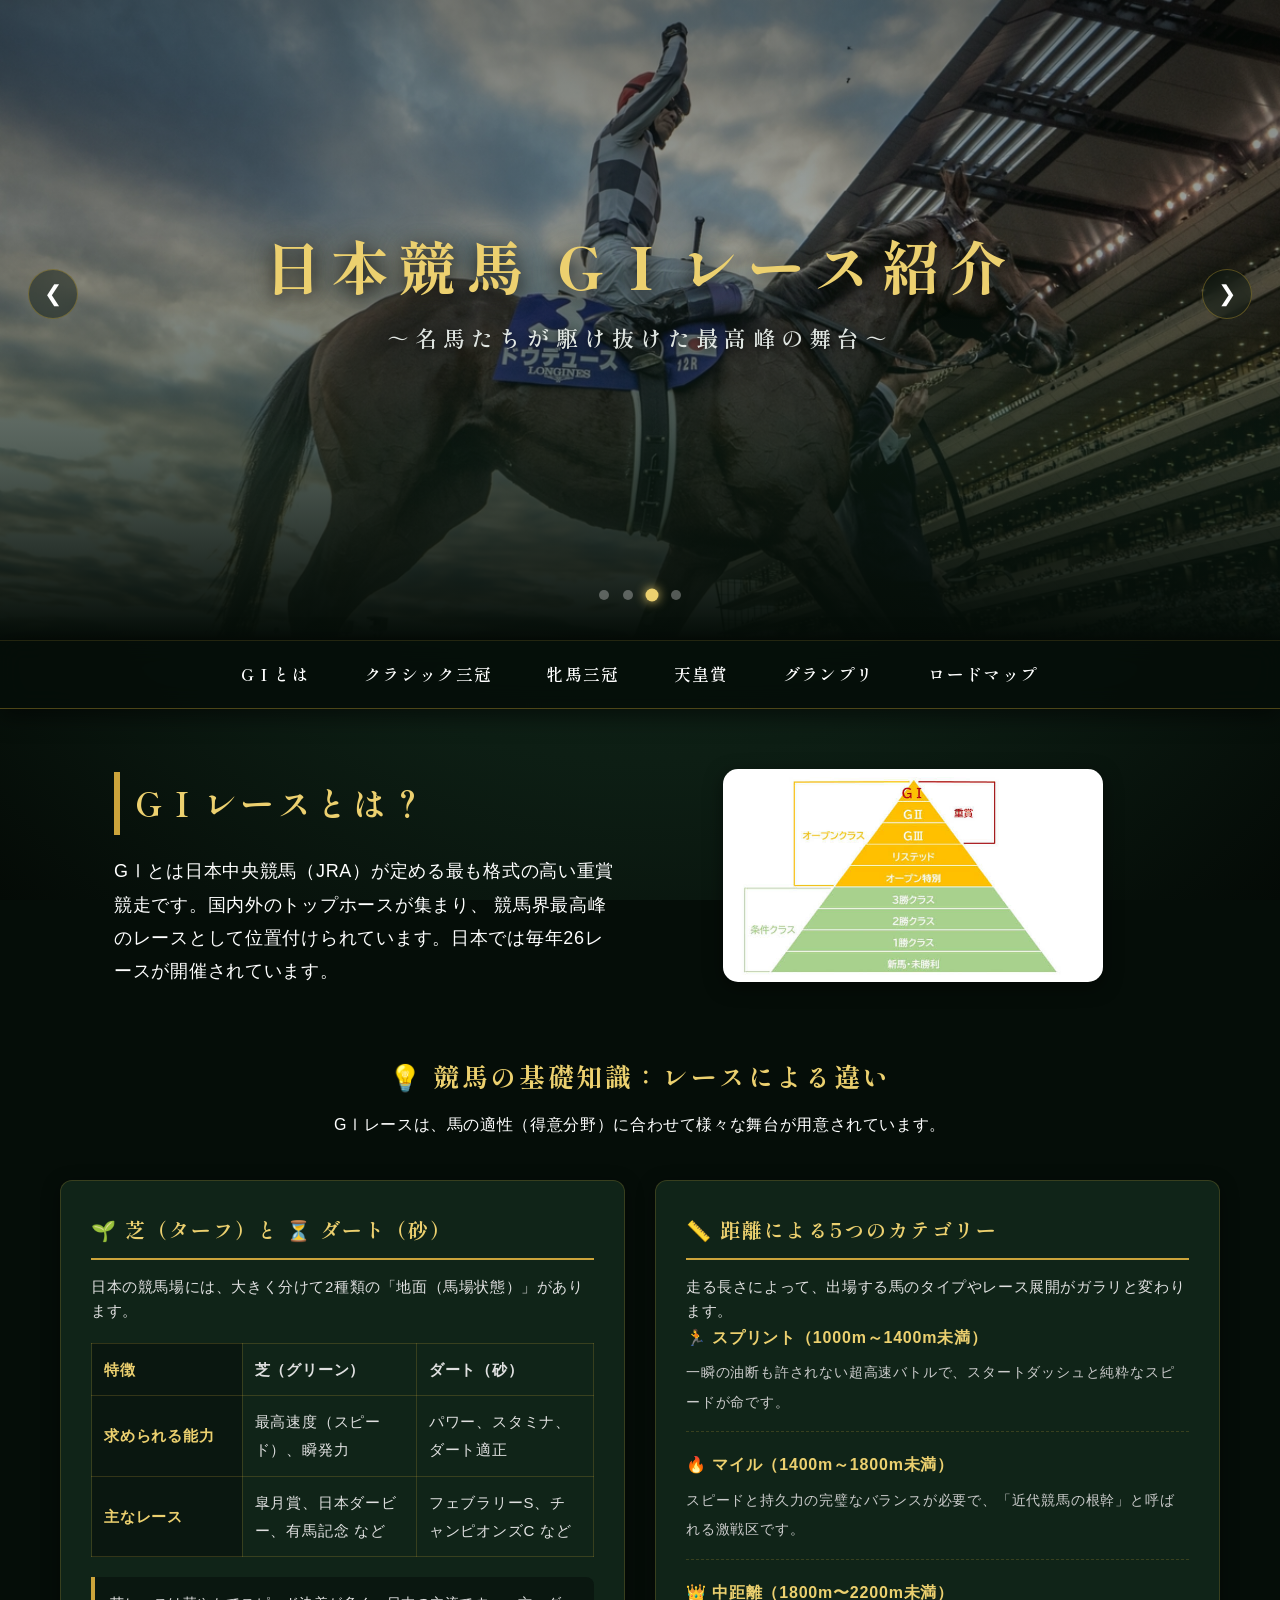
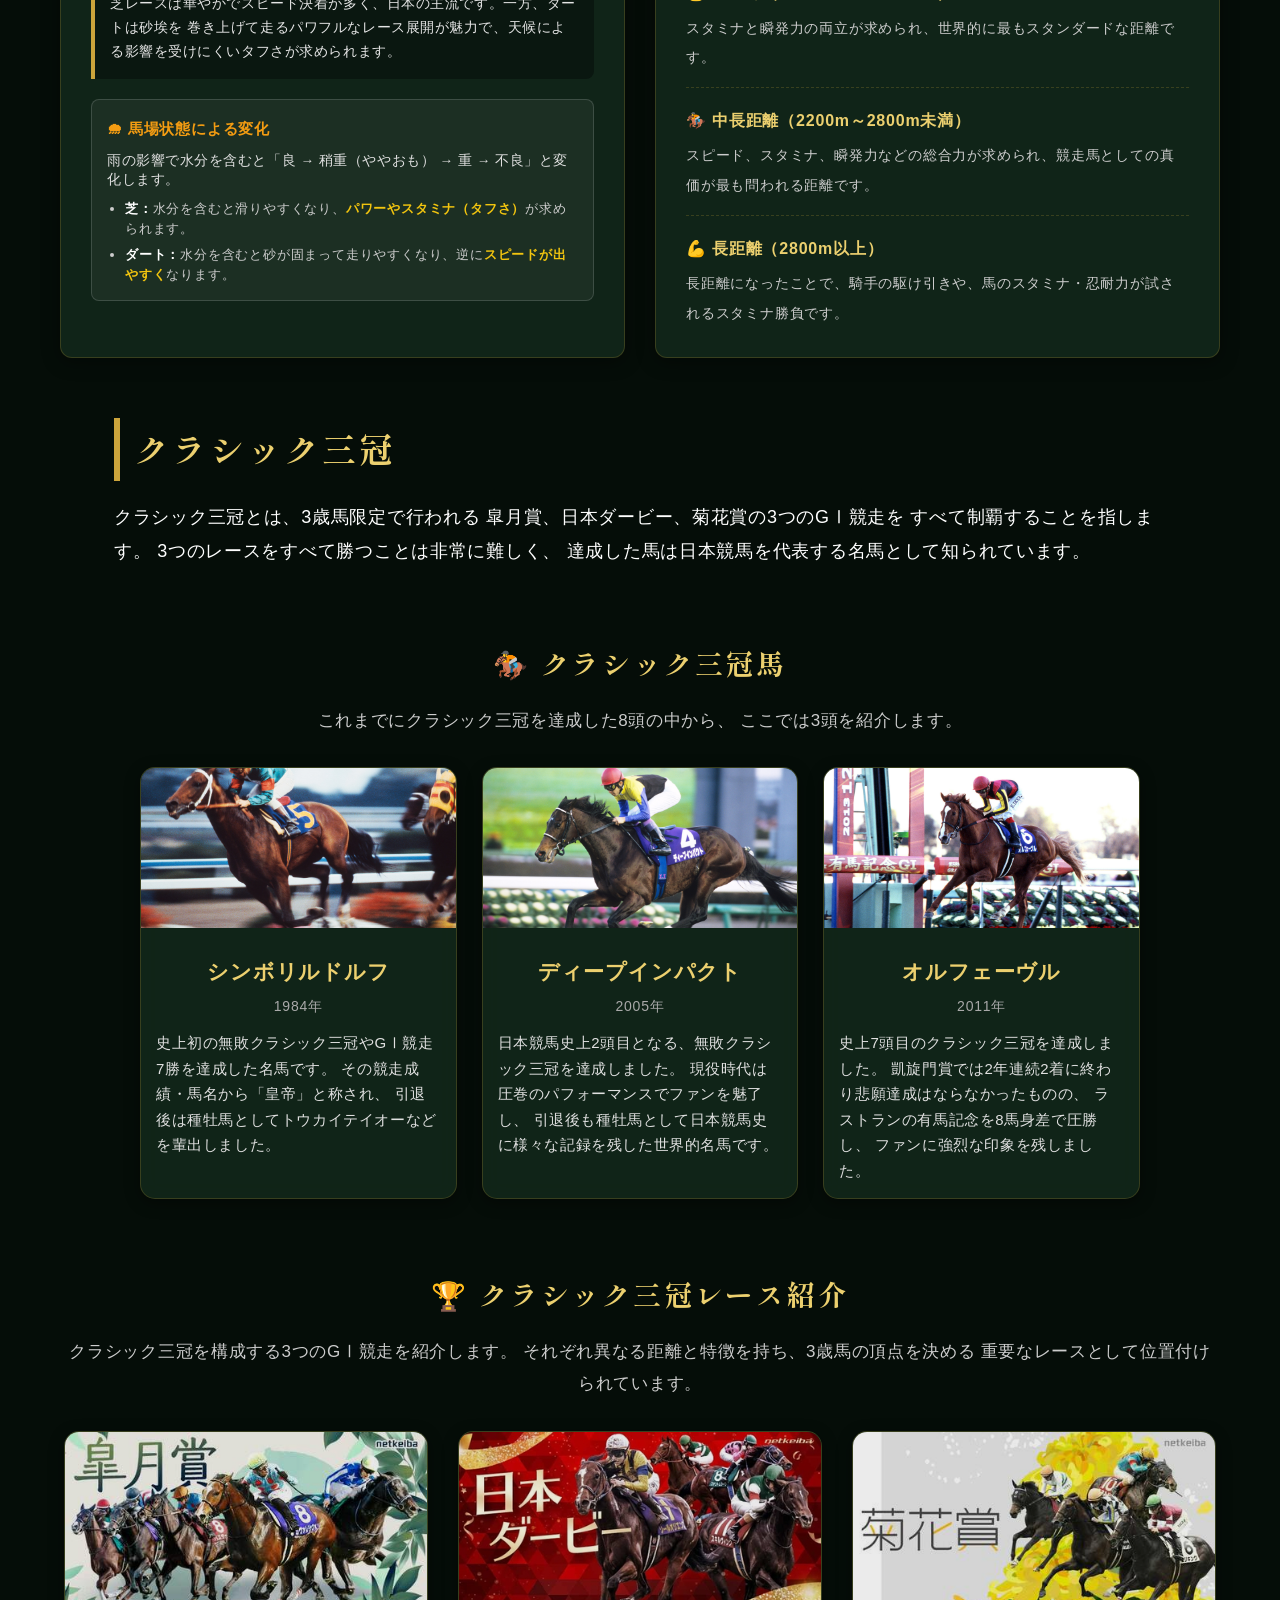
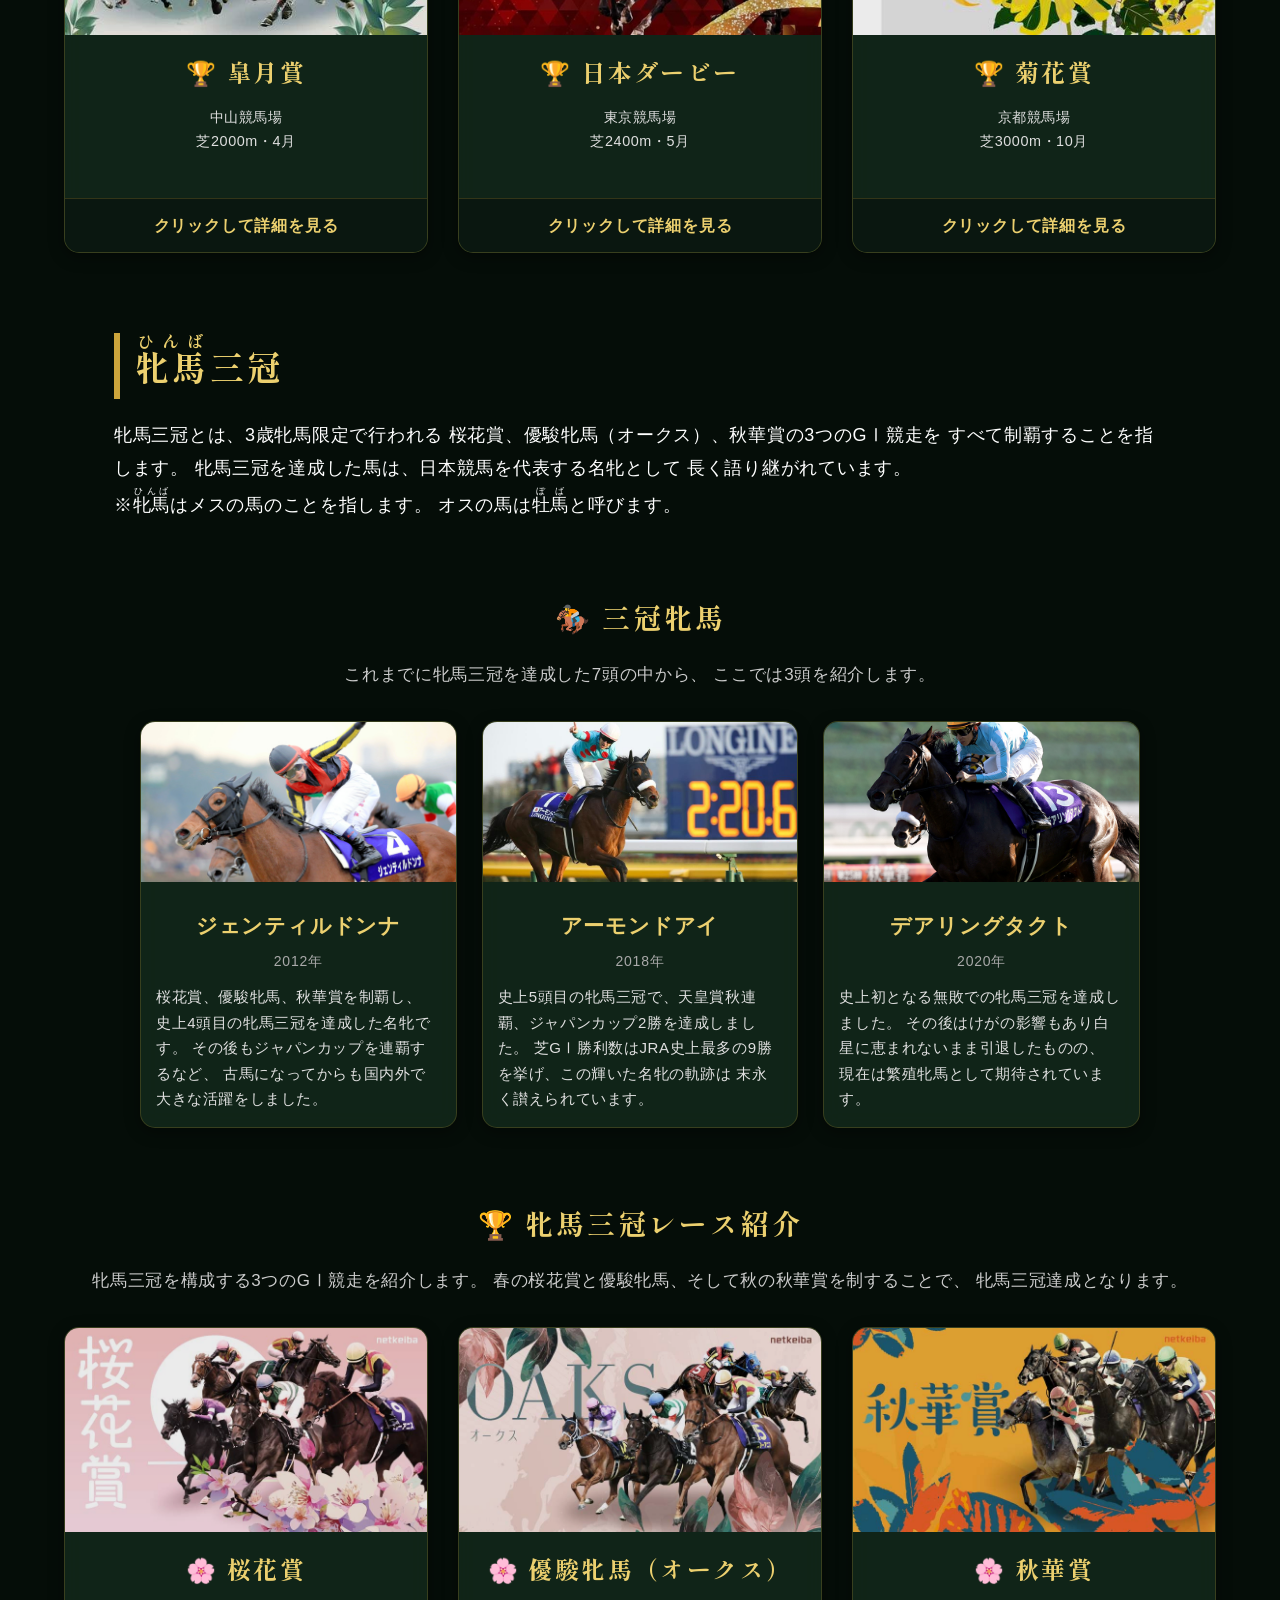
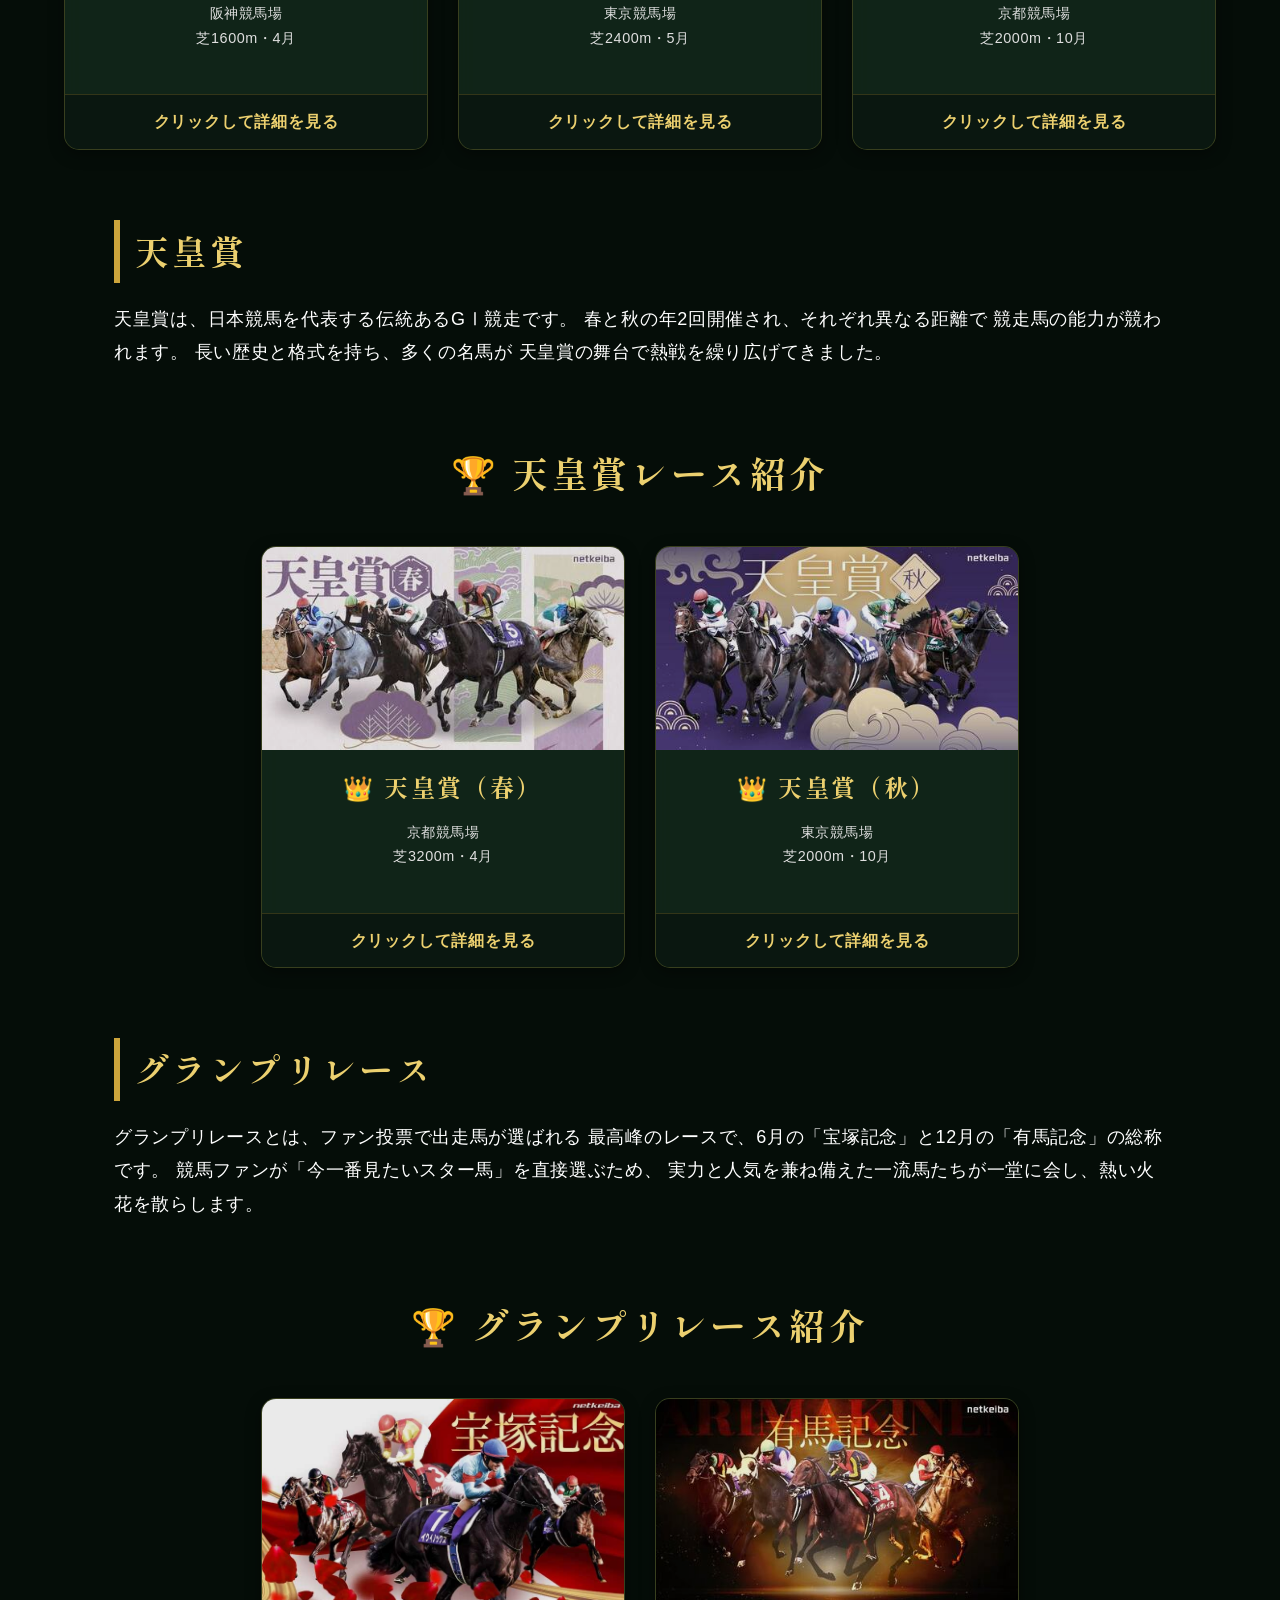
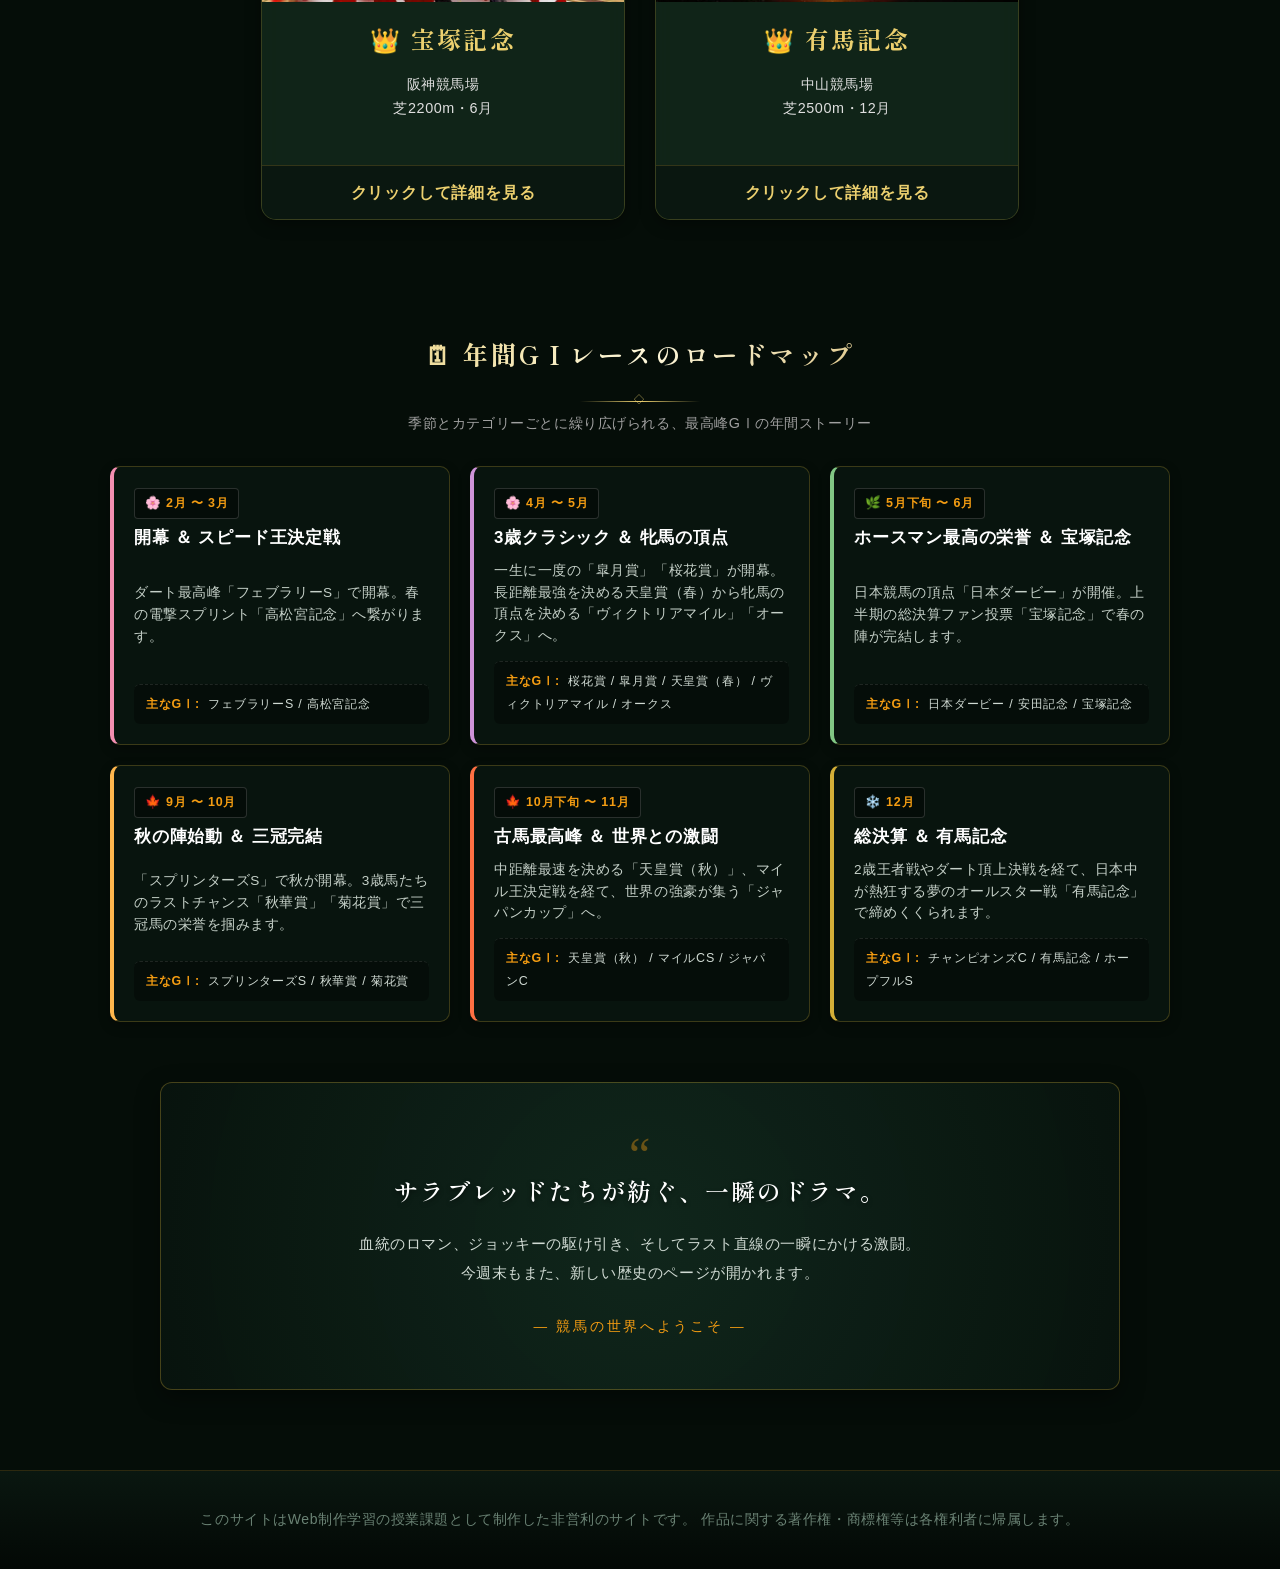
==== commit f6ae1248: "Add files via upload" ====
--- a/index.html
+++ b/index.html
@@ -100,7 +100,7 @@
                 <tr>
                     <th>求められる能力</th>
                     <td>最高速度（スピード）、瞬発力</td>
-                    <td>パワー、スタミナ、粘り強さ</td>
+                    <td>パワー、スタミナ、ダート適正</td>
                 </tr>
                 <tr>
                     <th>主なレース</th>
